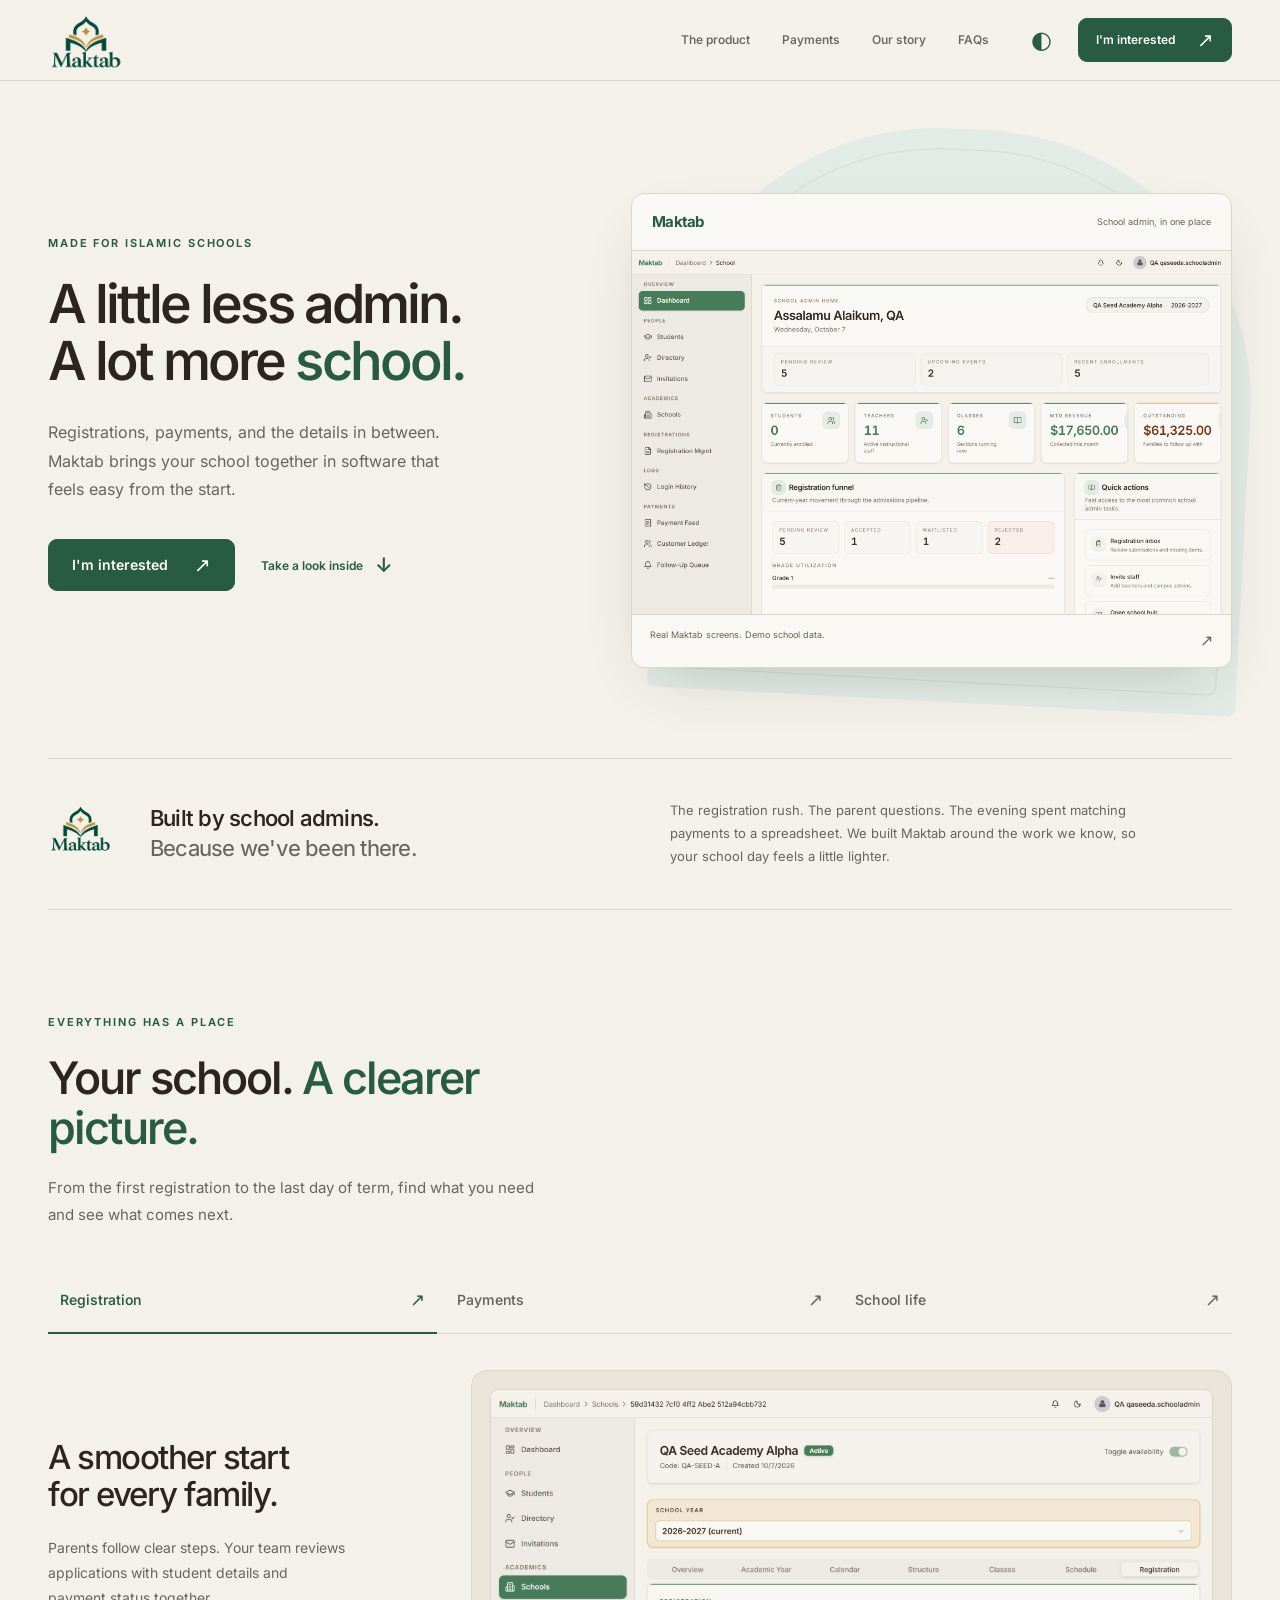
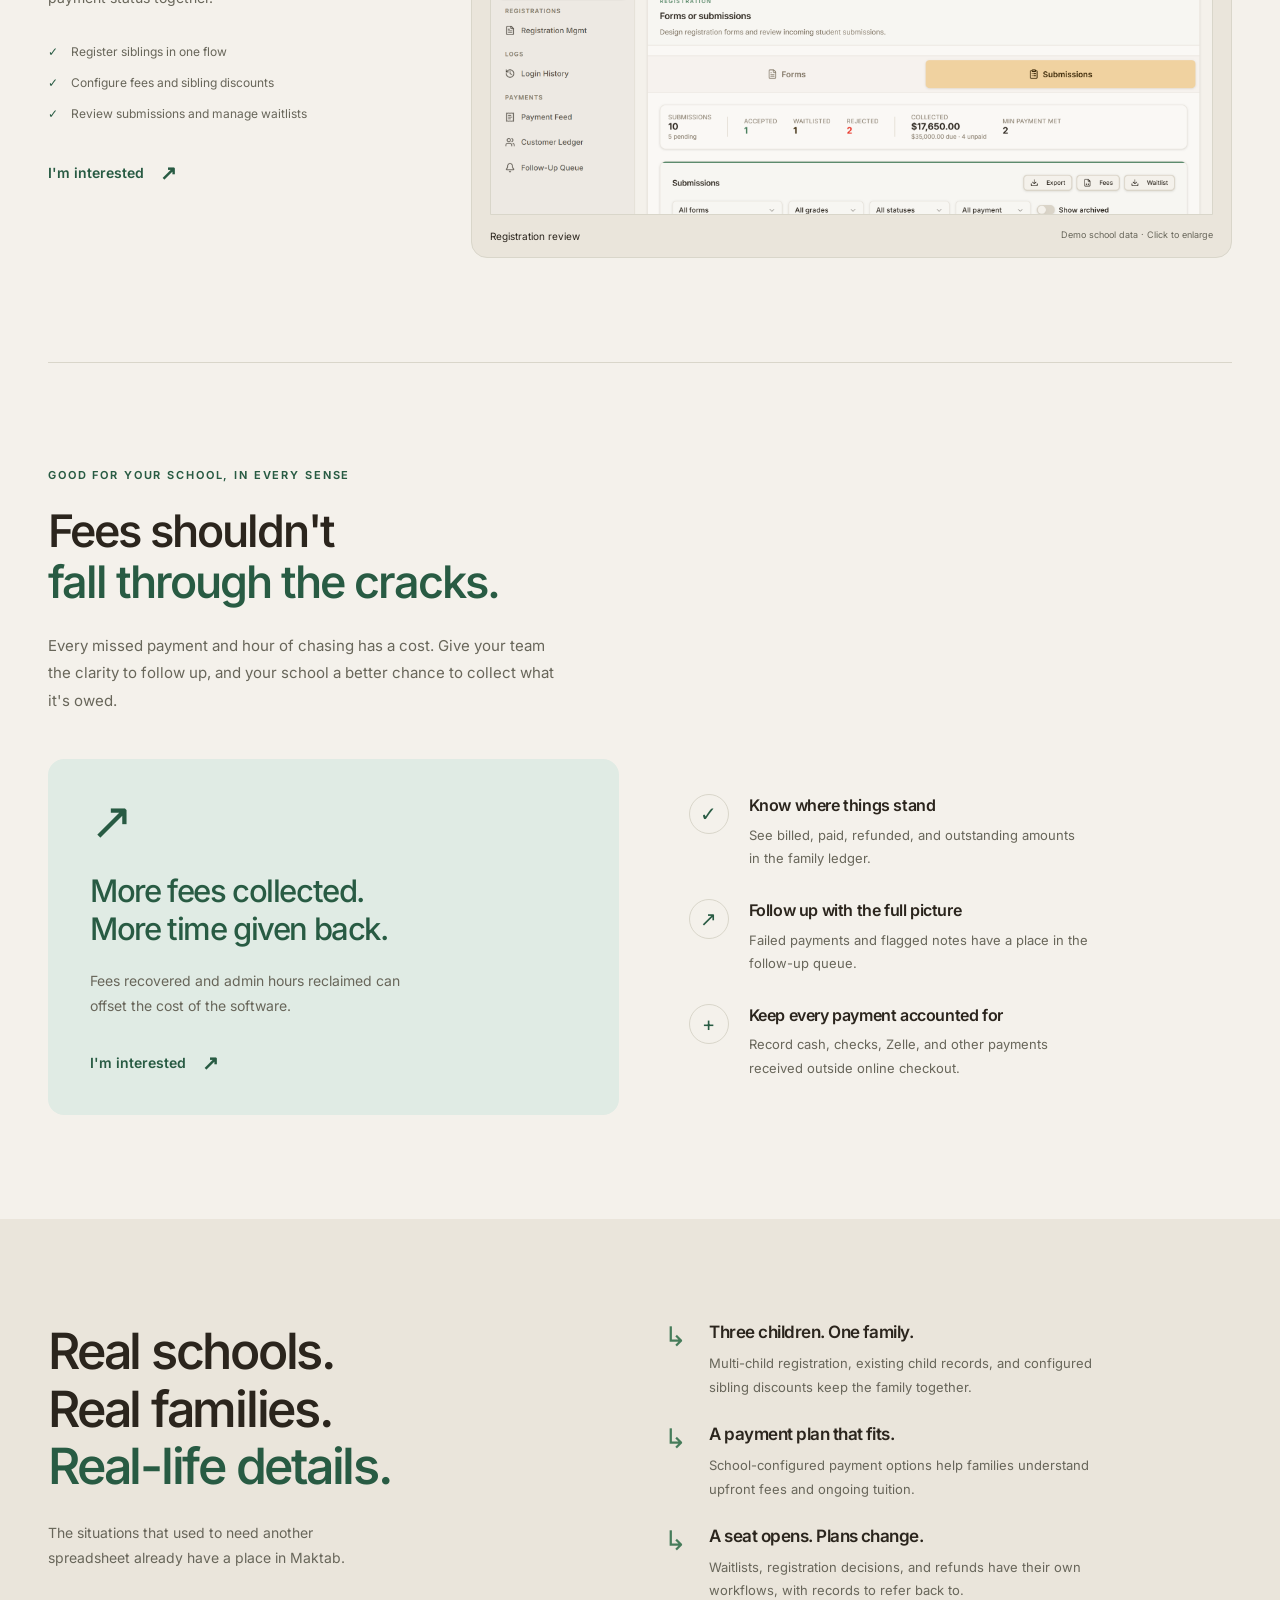
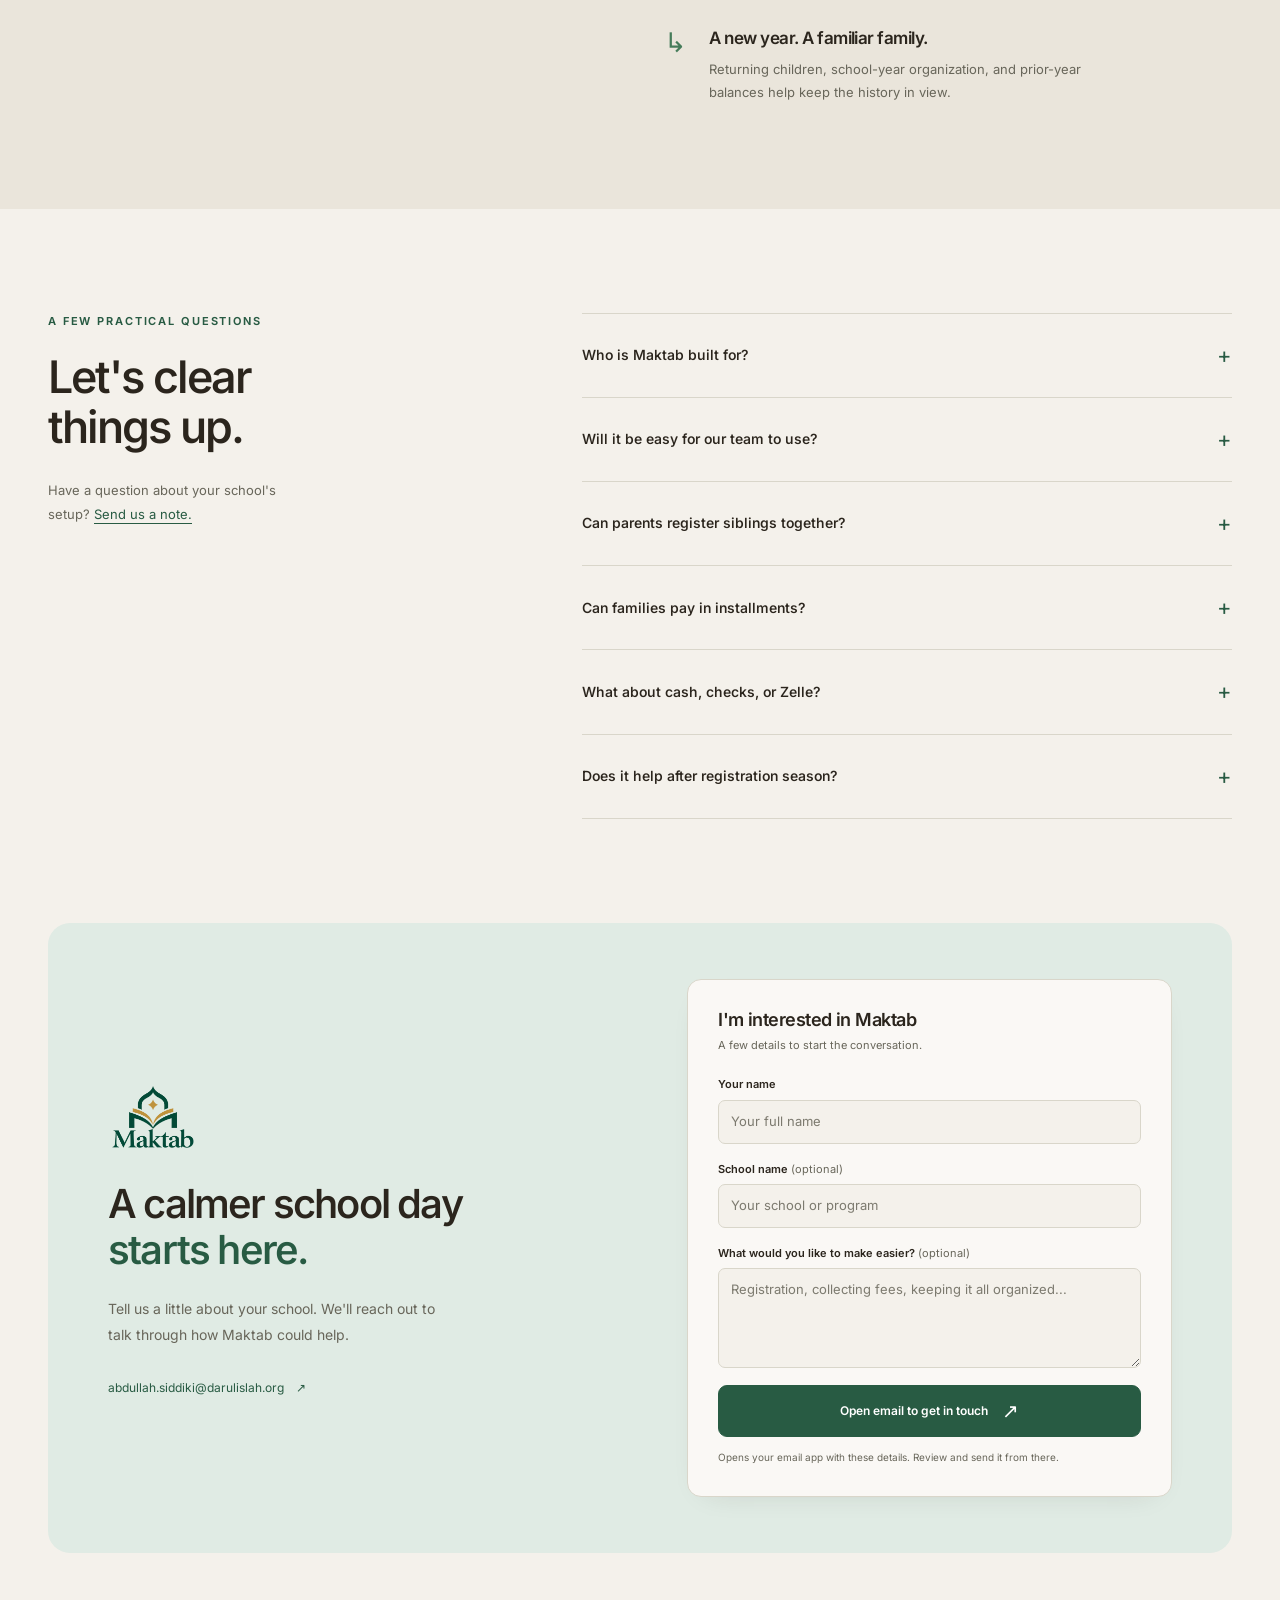
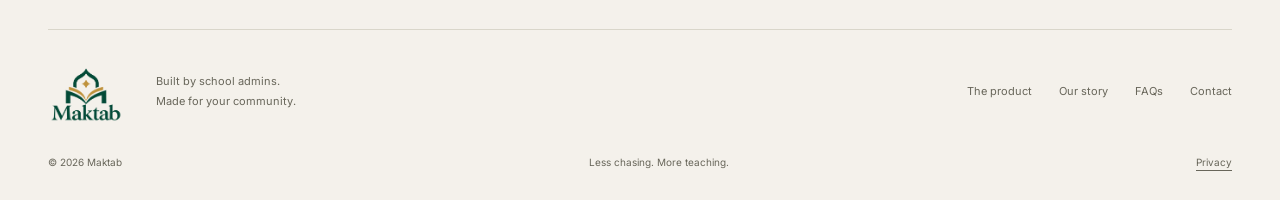
==== index.html @ 3d42f0a9 "Build standalone Maktab marketing website" ====
<!doctype html>
<html lang="en">
<head>
  <meta charset="utf-8">
  <meta name="viewport" content="width=device-width,initial-scale=1">
  <meta name="theme-color" content="#f4f1eb">
  <title>Maktab | A little less admin. A lot more school.</title>
  <meta name="description" content="Easy-to-use Islamic school software, built by school admins. Bring registrations, tuition, family records, and everyday school work together with Maktab.">
  <meta property="og:title" content="Maktab | A little less admin. A lot more school.">
  <meta property="og:description" content="Registration, payments, and the details in between. Islamic school software built by school admins, for school admins.">
  <meta property="og:type" content="website">
  <meta property="og:image" content="/assets/social.png">
  <meta name="twitter:card" content="summary_large_image">
  <link rel="icon" type="image/png" href="/assets/maktab-logo.png">
  <link rel="preload" href="/assets/inter-latin.woff2" as="font" type="font/woff2" crossorigin>
  <link rel="stylesheet" href="/styles.css">
  <script src="/site.js" defer></script>
</head>
<body>
<a class="skip-link" href="#main">Skip to content</a>
<header class="site-header">
  <div class="nav-wrap container">
    <a class="brand" href="#home" aria-label="Maktab home"><img src="/assets/maktab-logo.png" width="90" height="74" alt="Maktab"></a>
    <nav id="main-nav" aria-label="Main navigation">
      <a href="#how-it-works">The product</a><a href="#payments">Payments</a><a href="#our-story">Our story</a><a href="#faq">FAQs</a>
    </nav>
    <div class="nav-actions"><button class="theme-toggle" type="button" aria-label="Switch color theme" title="Switch color theme"><span aria-hidden="true">◐</span></button><a class="button button-small" href="#contact">I'm interested <span aria-hidden="true">↗</span></a><button class="menu-toggle" aria-controls="main-nav" aria-expanded="false" aria-label="Open navigation"><span></span><span></span></button></div>
  </div>
</header>
<main id="main">
  <section class="hero container" id="home" aria-labelledby="hero-heading">
    <div class="hero-copy">
      <p class="eyebrow">Made for Islamic schools</p>
      <h1 id="hero-heading">A little less admin.<br>A lot more <span>school.</span></h1>
      <p class="hero-description">Registrations, payments, and the details in between. Maktab brings your school together in software that feels easy from the start.</p>
      <div class="hero-actions"><a class="button" href="#contact">I'm interested <span aria-hidden="true">↗</span></a><a class="text-link" href="#how-it-works">Take a look inside <span aria-hidden="true">↓</span></a></div>
    </div>
    <div class="hero-visual">
      <div class="hero-arch" aria-hidden="true"></div>
      <figure class="hero-product">
        <div class="image-heading"><span class="image-brand">Maktab</span><span>School admin, in one place</span></div>
        <button class="image-zoom hero-screen" data-image="/assets/dashboard.png" data-caption="Maktab's school administrator dashboard. Synthetic demo school data." aria-label="Enlarge school administrator dashboard"><img src="/assets/dashboard.png" alt="The Maktab school dashboard with registration review, payment balances, and quick actions" width="2160" height="1560" fetchpriority="high"></button>
        <figcaption>Real Maktab screens. Demo school data.<span aria-hidden="true">↗</span></figcaption>
      </figure>
    </div>
  </section>

  <section class="origin container" id="our-story" aria-labelledby="origin-heading">
    <div class="origin-mark" aria-hidden="true"><img src="/assets/maktab-logo.png" alt="" width="120" height="100" loading="lazy"></div>
    <h2 id="origin-heading">Built by school admins.<br><span>Because we've been there.</span></h2>
    <p>The registration rush. The parent questions. The evening spent matching payments to a spreadsheet. We built Maktab around the work we know, so your school day feels a little lighter.</p>
  </section>

  <section class="product-section section-space" id="how-it-works" aria-labelledby="product-heading">
    <div class="container">
      <div class="section-intro"><p class="eyebrow">Everything has a place</p><h2 id="product-heading">Your school. <span>A clearer picture.</span></h2><p>From the first registration to the last day of term, find what you need and see what comes next.</p></div>
      <div class="product-tabs" role="tablist" aria-label="Explore Maktab">
        <button id="tab-registration" role="tab" aria-selected="true" aria-controls="panel-registration" data-tab="registration">Registration <span aria-hidden="true">↗</span></button>
        <button id="tab-payments" role="tab" aria-selected="false" aria-controls="panel-payments" tabindex="-1" data-tab="payments">Payments <span aria-hidden="true">↗</span></button>
        <button id="tab-school" role="tab" aria-selected="false" aria-controls="panel-school" tabindex="-1" data-tab="school">School life <span aria-hidden="true">↗</span></button>
      </div>
      <div class="product-panel" id="panel-registration" role="tabpanel" aria-labelledby="tab-registration">
        <div class="product-copy"><h3>A smoother start<br>for every family.</h3><p>Parents follow clear steps. Your team reviews applications with student details and payment status together.</p><ul class="check-list"><li>Register siblings in one flow</li><li>Configure fees and sibling discounts</li><li>Review submissions and manage waitlists</li></ul><a class="text-link" href="#contact">I'm interested <span aria-hidden="true">↗</span></a></div>
        <figure class="product-shot"><button class="image-zoom" data-image="/assets/registrations.png" data-caption="Registration submissions with admission and payment status. Synthetic demo school data." aria-label="Enlarge registration screenshot"><img src="/assets/registrations.png" alt="Maktab registration submissions and payment statuses" width="2160" height="1560" loading="lazy"></button><figcaption>Registration review <span>Demo school data · Click to enlarge</span></figcaption></figure>
      </div>
      <div class="product-panel" id="panel-payments" role="tabpanel" aria-labelledby="tab-payments" hidden>
        <div class="product-copy"><h3>Less searching.<br>More certainty.</h3><p>See payment activity, outstanding balances, and the family behind each transaction, without reconciling separate lists.</p><ul class="check-list"><li>Full payments and configured tuition plans</li><li>Online and manually recorded payments</li><li>Search, filter, and export payment activity</li></ul><a class="text-link" href="#payments">Explore the payment workflow <span aria-hidden="true">↓</span></a></div>
        <figure class="product-shot"><button class="image-zoom" data-image="/assets/payments.png" data-caption="Maktab payment feed, filters, and transaction history. Synthetic demo school data." aria-label="Enlarge payments screenshot"><img src="/assets/payments.png" alt="Maktab payment feed with transactions, balances, and filters" width="2160" height="1560" loading="lazy"></button><figcaption>Payment activity <span>Demo school data · Click to enlarge</span></figcaption></figure>
      </div>
      <div class="product-panel" id="panel-school" role="tabpanel" aria-labelledby="tab-school" hidden>
        <div class="product-copy"><h3>Ready for the<br>rest of the year.</h3><p>Registration is the beginning. Keep your student records, classes, and everyday school work connected as the year unfolds.</p><ul class="check-list"><li>Classes, schedules, and attendance</li><li>Gradebooks and report cards</li><li>Dedicated admin, teacher, and parent views</li></ul><a class="text-link" href="#contact">I'm interested <span aria-hidden="true">↗</span></a></div>
        <figure class="product-shot"><button class="image-zoom" data-image="/assets/classes.png" data-caption="School classes organized within Maktab's school hub. Synthetic demo school data." aria-label="Enlarge school classes screenshot"><img src="/assets/classes.png" alt="Classes organized by grade in the Maktab school hub" width="2160" height="1560" loading="lazy"></button><figcaption>Everyday school management <span>Demo school data · Click to enlarge</span></figcaption></figure>
      </div>
    </div>
  </section>

  <section class="payments-section section-space container" id="payments" aria-labelledby="payments-heading">
    <div class="payments-heading"><p class="eyebrow">Good for your school, in every sense</p><h2 id="payments-heading">Fees shouldn't<br><span>fall through the cracks.</span></h2><p>Every missed payment and hour of chasing has a cost. Give your team the clarity to follow up, and your school a better chance to collect what it's owed.</p></div>
    <div class="value-grid">
      <article class="value-primary"><div class="value-symbol" aria-hidden="true">↗</div><h3>More fees collected.<br>More time given back.</h3><p>Fees recovered and admin hours reclaimed can offset the cost of the software.</p><a class="text-link" href="#contact">I'm interested <span aria-hidden="true">↗</span></a></article>
      <div class="value-details"><article><span class="detail-icon" aria-hidden="true">✓</span><div><h3>Know where things stand</h3><p>See billed, paid, refunded, and outstanding amounts in the family ledger.</p></div></article><article><span class="detail-icon" aria-hidden="true">↗</span><div><h3>Follow up with the full picture</h3><p>Failed payments and flagged notes have a place in the follow-up queue.</p></div></article><article><span class="detail-icon" aria-hidden="true">+</span><div><h3>Keep every payment accounted for</h3><p>Record cash, checks, Zelle, and other payments received outside online checkout.</p></div></article></div>
    </div>
  </section>

  <section class="details-section section-space" aria-labelledby="details-heading"><div class="container details-layout">
    <div class="details-heading"><h2 id="details-heading">Real schools.<br>Real families.<br><span>Real-life details.</span></h2><p>The situations that used to need another spreadsheet already have a place in Maktab.</p></div>
    <div class="detail-rows"><article><span aria-hidden="true">↳</span><div><h3>Three children. One family.</h3><p>Multi-child registration, existing child records, and configured sibling discounts keep the family together.</p></div></article><article><span aria-hidden="true">↳</span><div><h3>A payment plan that fits.</h3><p>School-configured payment options help families understand upfront fees and ongoing tuition.</p></div></article><article><span aria-hidden="true">↳</span><div><h3>A seat opens. Plans change.</h3><p>Waitlists, registration decisions, and refunds have their own workflows, with records to refer back to.</p></div></article><article><span aria-hidden="true">↳</span><div><h3>A new year. A familiar family.</h3><p>Returning children, school-year organization, and prior-year balances help keep the history in view.</p></div></article></div>
  </div></section>

  <section class="faq-section section-space container" id="faq" aria-labelledby="faq-heading">
    <div class="faq-intro"><p class="eyebrow">A few practical questions</p><h2 id="faq-heading">Let's clear<br>things up.</h2><p>Have a question about your school's setup? <a href="mailto:abdullah.siddiki@darulislah.org">Send us a note.</a></p></div>
    <div class="faq-list">
      <details><summary>Who is Maktab built for?<span aria-hidden="true">+</span></summary><p>Maktab is built for Islamic school administrators and the teams who support them, including weekend and supplementary schools. Tell us about your program and we'll talk through how it fits.</p></details>
      <details><summary>Will it be easy for our team to use?<span aria-hidden="true">+</span></summary><p>We designed Maktab around the tasks school admins do every day: reviewing registrations, finding family records, and checking payments. Clear steps, visible statuses, and focused pages help staff find what they need.</p></details>
      <details><summary>Can parents register siblings together?<span aria-hidden="true">+</span></summary><p>Yes. Parents can register multiple children in the same flow. Your school can configure sibling discounts, and families can review the fee breakdown before submitting.</p></details>
      <details><summary>Can families pay in installments?<span aria-hidden="true">+</span></summary><p>Maktab supports school-configured tuition plans alongside other payment options. Available choices depend on the registration form and fee settings. Parents can view their plan and payment history.</p></details>
      <details><summary>What about cash, checks, or Zelle?<span aria-hidden="true">+</span></summary><p>Your staff can record payments received outside the online checkout against the family record. This is manual recording, rather than an automatic Zelle or bank integration.</p></details>
      <details><summary>Does it help after registration season?<span aria-hidden="true">+</span></summary><p>Yes. Maktab also brings together student records, classes, schedules, attendance, gradebooks, and report cards, with views for administrators, teachers, and parents.</p></details>
    </div>
  </section>

  <section class="contact-section container" id="contact" aria-labelledby="contact-heading">
    <div class="contact-inner"><div class="contact-copy"><img class="contact-logo" src="/assets/maktab-logo.png" alt="" width="120" height="100" loading="lazy"><h2 id="contact-heading">A calmer school day<br><span>starts here.</span></h2><p>Tell us a little about your school. We'll reach out to talk through how Maktab could help.</p><a class="contact-address" href="mailto:abdullah.siddiki@darulislah.org">abdullah.siddiki@darulislah.org <span aria-hidden="true">↗</span></a></div>
    <form id="interest-form" class="interest-form"><div class="form-heading"><h3>I'm interested in Maktab</h3><p>A few details to start the conversation.</p></div><label for="name">Your name</label><input id="name" name="name" autocomplete="name" maxlength="100" required placeholder="Your full name"><label for="school">School name <span>(optional)</span></label><input id="school" name="school" autocomplete="organization" maxlength="160" placeholder="Your school or program"><label for="message">What would you like to make easier? <span>(optional)</span></label><textarea id="message" name="message" rows="3" maxlength="1500" placeholder="Registration, collecting fees, keeping it all organized..."></textarea><button class="button" type="submit">Open email to get in touch <span aria-hidden="true">↗</span></button><p class="form-note">Opens your email app with these details. Review and send it from there.</p><p id="form-status" class="form-status" role="status"></p><noscript><p>Email us directly at <a href="mailto:abdullah.siddiki@darulislah.org">abdullah.siddiki@darulislah.org</a>.</p></noscript></form></div>
  </section>
</main>
<footer class="container site-footer"><div class="footer-top"><a class="brand" href="#home" aria-label="Maktab home"><img src="/assets/maktab-logo.png" width="90" height="74" alt="Maktab"></a><p>Built by school admins.<br>Made for your community.</p><nav aria-label="Footer navigation"><a href="#how-it-works">The product</a><a href="#our-story">Our story</a><a href="#faq">FAQs</a><a href="mailto:abdullah.siddiki@darulislah.org">Contact</a></nav></div><div class="footer-bottom"><p>© <span id="year">2026</span> Maktab</p><p>Less chasing. More teaching.</p><button class="privacy-link" data-open-privacy type="button">Privacy</button></div></footer>

<dialog id="image-dialog" class="image-dialog" aria-label="Product screenshot"><button class="dialog-close" type="button" aria-label="Close screenshot">×</button><img id="dialog-image" src="/assets/dashboard.png" alt=""><p id="dialog-caption"></p></dialog>
<dialog id="privacy-dialog" class="privacy-dialog" aria-labelledby="privacy-heading"><button class="dialog-close" type="button" aria-label="Close privacy notice">×</button><h2 id="privacy-heading">A simple privacy note</h2><p>This landing page does not use analytics or advertising cookies. Your color-theme preference is stored in your browser.</p><p>The interest form prepares an email on your device. It does not send or store your form details on this website. Your email is sent only when you send it through your email provider. We use information you email us to respond to your inquiry.</p><p>Render hosts this website and may process technical request information to deliver it. For questions about your inquiry, contact <a href="mailto:abdullah.siddiki@darulislah.org">abdullah.siddiki@darulislah.org</a>.</p></dialog>
</body>
</html>
---- styles.css ----
@font-face{font-family:Inter;src:url('/assets/inter-latin.woff2') format('woff2');font-style:normal;font-weight:100 900;font-display:swap}
:root{color-scheme:light;--bg:#f4f1eb;--surface:#faf8f5;--ink:#2b251d;--muted:#68665a;--green:#285b43;--green-bright:#467c5a;--sage:#e0ebe4;--sand:#eae5db;--line:#d9d6ca;--gold:#c89836;--button-text:#fff;--shadow:0 24px 60px -24px #2b251d3b;--font:Inter,Arial,sans-serif}
*{box-sizing:border-box}html{scroll-behavior:smooth;scroll-padding-top:100px}body{margin:0;background:var(--bg);color:var(--ink);font-family:var(--font);font-size:16px;line-height:1.6;-webkit-font-smoothing:antialiased}button,input,textarea{font:inherit}button,a,input,textarea{-webkit-tap-highlight-color:transparent}button,a{touch-action:manipulation}button{cursor:pointer}a{color:inherit;text-decoration:none}button{color:inherit}img{display:block;max-width:100%;height:auto}h1,h2,h3,p,figure{margin:0}h1,h2,h3{line-height:1.12;letter-spacing:-.045em}h1,h2{font-weight:550}h2{font-size:clamp(32px,3.5vw,48px)}h3{font-weight:600}p{color:var(--muted)}button:focus-visible,a:focus-visible,summary:focus-visible{outline:3px solid var(--gold);outline-offset:5px}input:focus-visible,textarea:focus-visible{outline:2px solid var(--green-bright);outline-offset:2px}[hidden]{display:none!important}.container{width:min(1280px,calc(100% - 96px));margin-inline:auto}.section-space{padding-block:104px}.eyebrow{font-size:11px;text-transform:uppercase;letter-spacing:.17em;font-weight:650;color:var(--green);margin-bottom:22px}.button{display:inline-flex;align-items:center;justify-content:center;gap:26px;background:var(--green);color:var(--button-text);border:1px solid var(--green);border-radius:9px;padding:15px 23px;font-size:14px;font-weight:600;line-height:1.3;min-height:52px;white-space:nowrap;transition:background .2s,transform .2s}.button:hover{background:var(--green-bright);transform:translateY(-2px)}.button span{font-size:20px;font-weight:400;line-height:1}.button-small{min-height:44px;padding:11px 17px;font-size:12px;gap:22px}.text-link{font-size:14px;font-weight:600;display:inline-flex;align-items:center;gap:16px;color:var(--green)}.text-link:hover{text-decoration:underline;text-underline-offset:5px}.text-link span{font-size:20px}.skip-link{position:fixed;z-index:100;left:12px;top:-80px;background:var(--green);color:#fff;padding:10px 16px}.skip-link:focus{top:12px}.site-header{position:sticky;top:0;z-index:20;background:var(--bg);border-bottom:1px solid var(--line)}.nav-wrap{height:80px;display:flex;align-items:center;justify-content:space-between;gap:30px}.brand{flex:none;display:block}.brand img{width:76px;height:64px;object-fit:contain}.site-header nav{display:flex;align-items:center;gap:32px;margin-left:auto}.site-header nav a{font-size:12px;font-weight:550;color:var(--muted)}.site-header nav a:hover{color:var(--green)}.nav-actions{display:flex;align-items:center;gap:15px}.theme-toggle{background:none;border:0;font-size:24px;width:44px;height:44px;color:var(--green)}.menu-toggle{display:none}.hero{display:grid;grid-template-columns:1.05fr 1.2fr;gap:48px;align-items:center;min-height:660px;padding-block:78px 90px}.hero-copy{position:relative;z-index:1}.hero h1{font-size:clamp(43px,4.2vw,62px);line-height:1.07;letter-spacing:-.055em;white-space:nowrap}.hero h1 span{color:var(--green)}.hero-description{max-width:430px;font-size:16px;line-height:1.8;margin-top:28px}.hero-actions{display:flex;align-items:center;gap:26px;margin-top:35px}.hero-actions .text-link{font-size:12px;gap:12px}.hero-visual{position:relative;min-width:0;padding:34px 0 0 5px}.hero-arch{position:absolute;background:var(--sage);inset:-30px -18px -34px 35px;border-radius:47% 47% 8px 8px;transform:rotate(3deg);opacity:.85}.hero-arch:after{content:'';position:absolute;inset:20px;border:1px solid var(--green-bright);opacity:.15;border-radius:inherit}.hero-product{position:relative;background:var(--surface);border:1px solid var(--line);border-radius:13px;overflow:hidden;box-shadow:var(--shadow)}.image-heading{display:flex;align-items:center;justify-content:space-between;padding:16px 20px;border-bottom:1px solid var(--line);font-size:9px;color:var(--muted)}.image-brand{font-size:15px;font-weight:700;color:var(--green);letter-spacing:-.05em}.image-zoom{background:transparent;border:0;padding:0;display:block;width:100%;text-align:left;overflow:hidden;cursor:zoom-in}.hero-screen{aspect-ratio:1.3;position:relative}.hero-screen img{width:100%;height:100%;object-fit:cover;object-position:top left}.hero-product figcaption{display:flex;justify-content:space-between;padding:13px 18px;font-size:9px;color:var(--muted);border-top:1px solid var(--line)}.hero-product figcaption span{font-size:16px}.origin{display:grid;grid-template-columns:70px 1fr 1.15fr;align-items:center;gap:32px;border-top:1px solid var(--line);border-bottom:1px solid var(--line);padding-block:40px}.origin-mark{height:65px;width:65px;overflow:hidden}.origin-mark img{width:65px;max-width:none}.origin h2{font-size:22px;line-height:1.35;letter-spacing:-.035em}.origin h2 span{color:var(--muted);font-weight:450}.origin p{font-size:13px;max-width:480px;line-height:1.8}.section-intro{max-width:590px;margin-bottom:40px}.section-intro h2 span{color:var(--green)}.section-intro>p:last-child{font-size:15px;max-width:490px;margin-top:20px;line-height:1.8}.product-tabs{display:grid;grid-template-columns:repeat(3,1fr);border-bottom:1px solid var(--line);gap:8px;margin-bottom:36px}.product-tabs button{padding:18px 12px;background:transparent;border:0;border-bottom:2px solid transparent;margin-bottom:-1px;display:flex;align-items:center;gap:12px;color:var(--muted);font-size:14px;font-weight:550;text-align:left}.product-tabs button>span:last-child{margin-left:auto;font-size:18px}.product-tabs button[aria-selected=true]{border-color:var(--green);color:var(--green)}.tab-number{font-size:10px;opacity:.65;font-variant-numeric:tabular-nums}.product-panel{display:grid;grid-template-columns:.8fr 1.65fr;gap:54px;align-items:center;min-height:400px}.product-copy h3{font-size:33px;font-weight:500}.product-copy>p{font-size:14px;line-height:1.8;margin-top:22px;max-width:300px}.check-list{list-style:none;padding:0;margin:25px 0 28px;font-size:12px;color:var(--muted)}.check-list li{padding-block:6px;padding-left:23px;position:relative}.check-list li:before{content:'✓';position:absolute;left:0;color:var(--green)}.product-shot{min-width:0;background:var(--sand);border-radius:16px;padding:18px 18px 0;border:1px solid var(--line)}.product-shot .image-zoom{border-radius:9px 9px 0 0;border:1px solid var(--line);aspect-ratio:1.7}.product-shot img{width:100%;height:100%;object-fit:cover;object-position:top}.product-shot figcaption{display:flex;justify-content:space-between;gap:10px;padding-block:13px;font-size:10px;color:var(--ink)}.product-shot figcaption span{color:var(--muted);font-size:9px}.payments-section{border-top:1px solid var(--line)}.payments-heading{max-width:650px}.payments-heading h2 span{color:var(--green)}.payments-heading>p:last-child{max-width:520px;margin-top:25px;font-size:15px;line-height:1.85}.value-grid{display:grid;grid-template-columns:1.05fr 1fr;gap:70px;margin-top:44px;align-items:center}.value-primary{padding:36px 42px;background:var(--sage);border-radius:16px;position:relative;overflow:hidden}.value-symbol{color:var(--green);font-size:52px;line-height:1;margin-bottom:25px}.value-primary h3{font-size:31px;font-weight:500;line-height:1.22;color:var(--green)}.value-primary p{font-size:14px;line-height:1.85;max-width:330px;margin-top:20px}.value-primary .text-link{margin-top:28px}.value-details{display:grid;gap:28px}.value-details article{display:flex;gap:20px}.detail-icon{flex:none;width:40px;height:40px;border:1px solid var(--line);border-radius:50%;display:grid;place-items:center;color:var(--green);font-size:20px}.value-details h3{font-size:16px;letter-spacing:-.025em;margin:3px 0 9px}.value-details p{font-size:13px;line-height:1.8;max-width:340px}.details-section{background:var(--sand)}.details-layout{display:grid;grid-template-columns:1fr 1.1fr;gap:100px}.details-heading h2{font-size:clamp(34px,3.9vw,54px);line-height:1.15}.details-heading h2 span{color:var(--green)}.details-heading p{max-width:320px;font-size:14px;margin-top:24px;line-height:1.85}.detail-rows{display:grid;gap:26px}.detail-rows article{display:flex;gap:22px}.detail-rows article>span{color:var(--green-bright);font-size:27px;line-height:1}.detail-rows h3{font-size:17px;letter-spacing:-.03em;margin-bottom:10px}.detail-rows p{font-size:13px;line-height:1.8;max-width:400px}.faq-section{display:grid;grid-template-columns:.8fr 1.2fr;gap:100px}.faq-intro p:last-child{max-width:260px;margin-top:25px;font-size:13px;line-height:1.85}.faq-intro p a{text-decoration:underline;text-underline-offset:4px;color:var(--green)}.faq-list details{border-bottom:1px solid var(--line)}.faq-list details:first-child{border-top:1px solid var(--line)}summary{list-style:none;cursor:pointer;padding:24px 0;display:flex;justify-content:space-between;align-items:center;gap:20px;font-size:14px;font-weight:550;line-height:1.6}summary::-webkit-details-marker{display:none}summary span{font-size:22px;font-weight:400;color:var(--green);transition:transform .2s}details[open] summary span{transform:rotate(45deg)}details p{padding:0 25px 24px 0;font-size:13px;line-height:1.85}.contact-section{padding-bottom:76px}.contact-inner{background:var(--sage);border-radius:22px;display:grid;grid-template-columns:1.05fr 1fr;gap:70px;padding:56px 60px;align-items:center}.contact-logo{width:90px;height:76px;object-fit:contain;margin-bottom:28px}.contact-copy h2{font-size:40px;line-height:1.17}.contact-copy h2 span{color:var(--green)}.contact-copy>p{font-size:14px;margin-top:22px;max-width:340px;line-height:1.85}.contact-address{display:inline-flex;gap:12px;font-size:12px;color:var(--green);margin-top:30px;overflow-wrap:anywhere}.interest-form{background:var(--surface);border:1px solid var(--line);border-radius:14px;padding:30px;box-shadow:0 10px 30px -20px #2b251d33}.form-heading h3{font-size:18px;letter-spacing:-.03em}.form-heading p{font-size:11px;margin-top:7px;margin-bottom:22px}.interest-form label{display:block;font-size:11px;font-weight:600;margin-bottom:6px}.interest-form label span{font-weight:400;color:var(--muted)}input,textarea{display:block;width:100%;background:var(--bg);color:var(--ink);border:1px solid var(--line);border-radius:7px;padding:11px 12px;font-size:13px;line-height:1.5;margin-bottom:17px}input::placeholder,textarea::placeholder{color:var(--muted);opacity:.85}textarea{resize:vertical;min-height:100px;max-height:250px}.interest-form .button{width:100%;font-size:12px;gap:14px;padding-inline:12px}.form-note{font-size:10px;line-height:1.7;margin-top:12px}.form-status{font-size:12px;color:var(--green);margin-top:10px}.form-status:empty{display:none}.footer-top{border-top:1px solid var(--line);padding-top:30px;display:flex;gap:32px;align-items:center}.footer-top>p{font-size:11px;line-height:1.8}.footer-top nav{margin-left:auto;display:flex;gap:27px;font-size:11px;color:var(--muted)}.footer-top a:hover{color:var(--green)}.footer-bottom{display:flex;justify-content:space-between;gap:20px;font-size:10px;color:var(--muted);padding-block:30px}.privacy-link{border:0;background:none;font-size:10px;padding:0;color:var(--muted);text-decoration:underline;text-underline-offset:4px}.image-dialog{padding:40px 20px 18px;width:min(1300px,94vw);max-height:94dvh;border:1px solid var(--line);border-radius:16px;background:var(--surface);color:var(--ink);overflow:auto}.image-dialog img{width:100%;height:auto}.image-dialog p{font-size:12px;margin-top:12px}.dialog-close{position:absolute;right:10px;top:4px;border:0;background:var(--surface);color:var(--ink);width:38px;height:36px;font-size:28px;line-height:1}.privacy-dialog{width:min(600px,90vw);background:var(--surface);color:var(--ink);border:1px solid var(--line);border-radius:15px;padding:46px 35px 32px}.privacy-dialog h2{font-size:26px;margin-bottom:22px}.privacy-dialog p{font-size:14px;margin-block:15px}.privacy-dialog a{color:var(--green);overflow-wrap:anywhere}dialog::backdrop{background:#14271fc4;backdrop-filter:blur(4px)}
html[data-theme=dark]{color-scheme:dark;--bg:#1a211c;--surface:#232c25;--ink:#f1efe7;--muted:#b5bbae;--green:#b0d0ad;--green-bright:#92b991;--sage:#2c3d31;--sand:#232e27;--line:#3b483b;--button-text:#17251b;--shadow:0 24px 60px -24px #0008}html[data-theme=dark] .brand img,html[data-theme=dark] .contact-logo,html[data-theme=dark] .origin-mark{background:#f4f1eb;border-radius:8px}html[data-theme=dark] .hero-product,html[data-theme=dark] .product-shot{--line:#4b5b49}html[data-theme=dark] .image-zoom{background:#f4f1eb}
.hero-screen{aspect-ratio:1.65}
@media(min-width:1550px){.hero{min-height:720px}.hero h1{font-size:65px}}
@media(max-width:1100px){.container{width:calc(100% - 64px)}.hero{gap:25px;min-height:600px}.hero h1{font-size:45px}.hero-description{font-size:14px;max-width:350px}.hero-actions{gap:18px}.hero-actions .button{padding:14px 17px;gap:20px}.hero-arch{inset:-24px -10px -24px 15px}.origin{grid-template-columns:55px 1fr 1.1fr;gap:20px}.origin h2{font-size:19px}.origin p{font-size:12px}.product-panel{gap:35px;grid-template-columns:.85fr 1.4fr}.product-copy h3{font-size:28px}.value-grid{gap:35px}.value-primary{padding:30px}.details-layout,.faq-section{gap:60px}.contact-inner{padding:40px;gap:40px}.contact-copy h2{font-size:34px}.site-header nav{gap:22px}.nav-wrap{gap:20px}.contact-address{font-size:11px}}
@media(max-width:850px){.site-header nav{gap:16px}.site-header nav a{font-size:11px}.nav-wrap{gap:12px}.nav-actions{gap:6px}.hero{grid-template-columns:1fr;gap:30px;padding-block:55px 70px}.hero-copy{max-width:630px}.hero h1{font-size:clamp(44px,7.7vw,65px)}.hero-description{max-width:440px;font-size:16px}.hero-visual{max-width:670px;padding:30px 15px 10px 0;width:100%;margin-top:20px}.hero-arch{inset:0 0 -12px 80px}.hero-screen{aspect-ratio:1.8}.hero-screen img{object-position:top}.origin{grid-template-columns:65px 1fr}.origin h2{font-size:24px}.origin p{grid-column:2;max-width:520px}.section-space{padding-block:76px}.product-panel{gap:30px;grid-template-columns:1fr}.product-copy{display:grid;grid-template-columns:1fr 1fr;column-gap:35px}.product-copy h3{font-size:30px}.product-copy>p{margin:0;max-width:none}.product-copy .check-list{grid-column:1;margin-block:20px 0}.product-copy .text-link{grid-column:2;grid-row:2;align-self:end;margin-bottom:5px}.value-grid{gap:28px}.value-primary h3{font-size:25px}.value-details p{font-size:12px}.value-details article{gap:12px}.detail-icon{width:32px;height:32px;font-size:17px}.value-details h3{font-size:14px}.details-layout{gap:40px}.details-heading h2{font-size:37px}.faq-section{grid-template-columns:1fr;gap:30px}.faq-intro h2 br{display:none}.faq-intro p:last-child{max-width:450px;margin-top:20px}.contact-inner{grid-template-columns:1fr 1fr;gap:25px;padding:30px}.contact-copy h2{font-size:30px}.interest-form{padding:22px}.footer-top{gap:20px}.footer-top nav{gap:15px}}
@media(max-width:650px){.container{width:calc(100% - 40px)}.nav-wrap{height:72px}.brand img{width:66px;height:57px}.nav-actions .button-small{font-size:11px;gap:12px;padding:10px 13px}.theme-toggle{font-size:21px;width:35px}.menu-toggle{display:flex;flex-direction:column;justify-content:center;gap:5px;width:40px;height:44px;border:0;background:none;padding:10px}.menu-toggle span{height:1.5px;background:var(--ink);width:20px;transition:transform .2s}.menu-toggle[aria-expanded=true] span:first-child{transform:translateY(3.25px) rotate(45deg)}.menu-toggle[aria-expanded=true] span:last-child{transform:translateY(-3.25px) rotate(-45deg)}.site-header nav{display:none;position:absolute;top:72px;left:0;right:0;flex-direction:column;align-items:stretch;padding:15px 20px;background:var(--bg);border-bottom:1px solid var(--line);box-shadow:0 12px 16px -16px #0008;gap:0}.site-header nav.is-open{display:flex}.site-header nav a{padding:13px 0;font-size:14px}.hero{padding-block:42px 55px;gap:22px}.eyebrow{font-size:10px;margin-bottom:19px}.hero h1{font-size:clamp(35px,8.3vw,52px);letter-spacing:-.055em}.hero-description{font-size:14px;line-height:1.8;margin-top:23px;max-width:340px}.hero-actions{margin-top:26px;gap:18px;flex-wrap:wrap}.hero-actions .button{font-size:13px;min-height:50px;padding:14px 20px}.hero-actions .text-link{font-size:11px}.hero-visual{margin-top:9px;padding:23px 5px 3px 0}.hero-arch{inset:0 -4px -13px 45px}.hero-screen{aspect-ratio:1.35}.image-heading{padding:12px 14px;font-size:8px}.hero-product figcaption{font-size:8px;padding:9px 12px}.origin{gap:18px;grid-template-columns:47px 1fr;padding-block:29px}.origin-mark{width:47px;height:47px}.origin-mark img{width:47px}.origin h2{font-size:20px}.origin p{font-size:12px;grid-column:1/-1;margin-top:0}.section-space{padding-block:61px}h2{font-size:34px}.section-intro{margin-bottom:25px}.section-intro h2 span{display:block}.section-intro>p:last-child{font-size:13px;line-height:1.8;margin-top:18px}.product-tabs{gap:0;margin-bottom:27px}.product-tabs button{padding:15px 7px;font-size:11px;gap:8px;min-height:48px}.product-tabs button>span:last-child{display:none}.tab-number{font-size:9px}.product-panel{gap:27px}.product-copy{display:block}.product-copy h3{font-size:29px}.product-copy h3 br{display:none}.product-copy>p{margin-top:17px;font-size:13px;max-width:350px}.product-copy .check-list{margin:20px 0;font-size:12px}.product-copy .text-link{font-size:12px}.product-shot{padding:10px 10px 0;border-radius:12px}.product-shot .image-zoom{aspect-ratio:1.32}.product-shot img{width:135%;max-width:none;object-fit:cover;object-position:top left}.product-shot figcaption{font-size:9px;padding-block:10px;flex-direction:column;gap:0}.product-shot figcaption span{font-size:8px}.payments-heading h2{font-size:34px}.payments-heading>p:last-child{font-size:13px;margin-top:20px}.value-grid{grid-template-columns:1fr;gap:32px;margin-top:29px}.value-primary{padding:29px}.value-symbol{font-size:40px;margin-bottom:20px}.value-primary h3{font-size:29px}.value-primary p{font-size:13px}.value-primary .text-link{font-size:13px;margin-top:22px}.value-details{gap:24px}.value-details article{gap:16px}.value-details h3{font-size:15px}.value-details p{font-size:12px;max-width:none}.detail-icon{width:36px;height:36px}.details-layout{grid-template-columns:1fr;gap:34px}.details-heading h2{font-size:39px}.details-heading>p{font-size:13px;max-width:310px;margin-top:19px}.detail-rows{gap:26px}.detail-rows article{gap:17px}.detail-rows h3{font-size:16px}.detail-rows p{font-size:12px}.faq-intro h2{font-size:36px}.faq-intro p:last-child{font-size:12px;max-width:310px}.faq-section{gap:26px}summary{font-size:13px;padding-block:20px}details p{font-size:12px;line-height:1.9}.contact-section{padding-bottom:45px}.contact-inner{padding:27px 21px;gap:29px;grid-template-columns:1fr;border-radius:16px}.contact-logo{width:75px;height:63px;margin-bottom:22px}.contact-copy h2{font-size:33px}.contact-copy>p{font-size:13px;max-width:290px;margin-top:18px}.contact-address{font-size:10px;margin-top:22px}.interest-form{padding:22px 18px}.form-heading h3{font-size:18px}.interest-form label{font-size:12px}input,textarea{font-size:16px;padding:11px}.form-note{font-size:11px}.interest-form .button{font-size:12px;gap:10px}.footer-top{flex-wrap:wrap;gap:20px;padding-top:22px}.footer-top>p{font-size:11px}.footer-top nav{margin-left:0;width:100%;justify-content:space-between;font-size:12px}.footer-bottom{font-size:9px;gap:10px;flex-wrap:wrap;padding-block:26px}.privacy-link{font-size:10px;min-height:24px}.image-dialog{padding:42px 10px 15px;border-radius:11px}.image-dialog img{width:1100px;max-width:none}.image-dialog p{max-width:80vw;font-size:11px}.privacy-dialog{padding:45px 25px 25px}.privacy-dialog p{font-size:13px}}
@media(prefers-reduced-motion:reduce){html{scroll-behavior:auto}*,*:before,*:after{transition:none!important;animation:none!important}.button:hover{transform:none}}
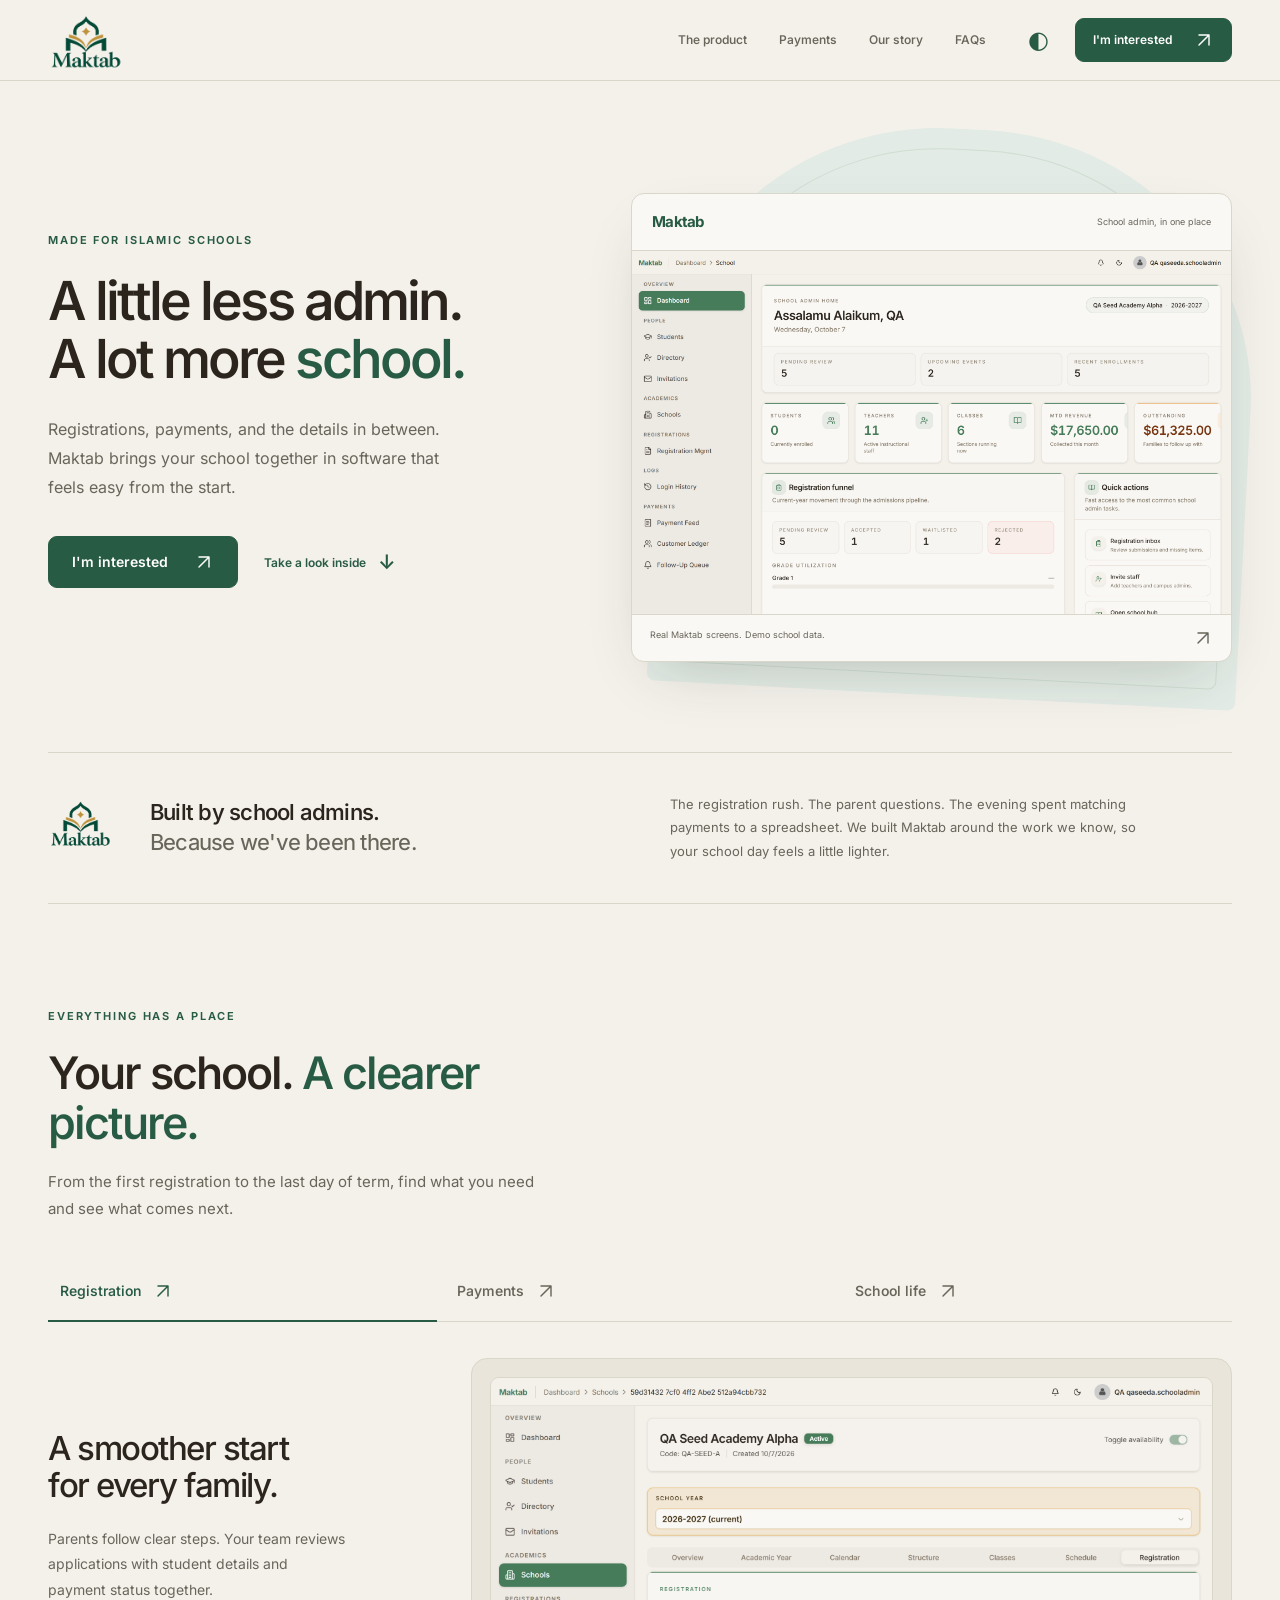
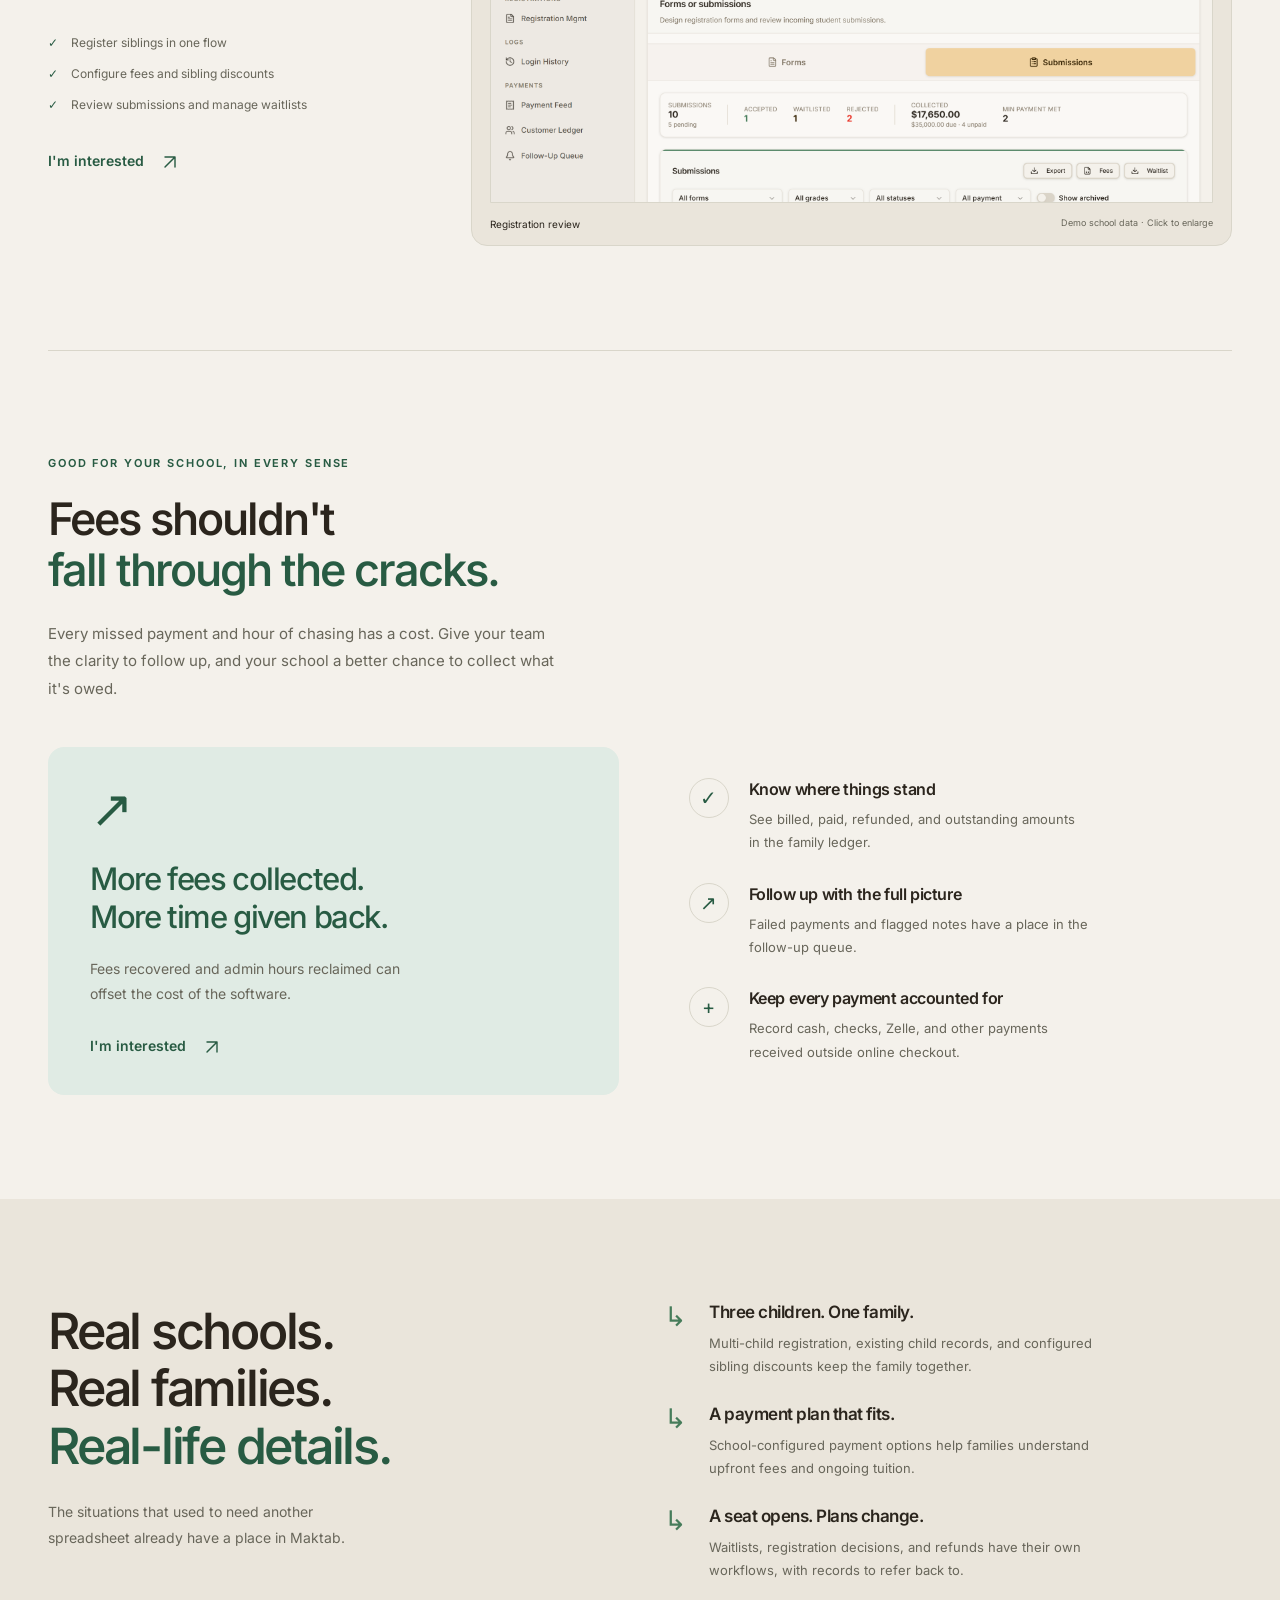
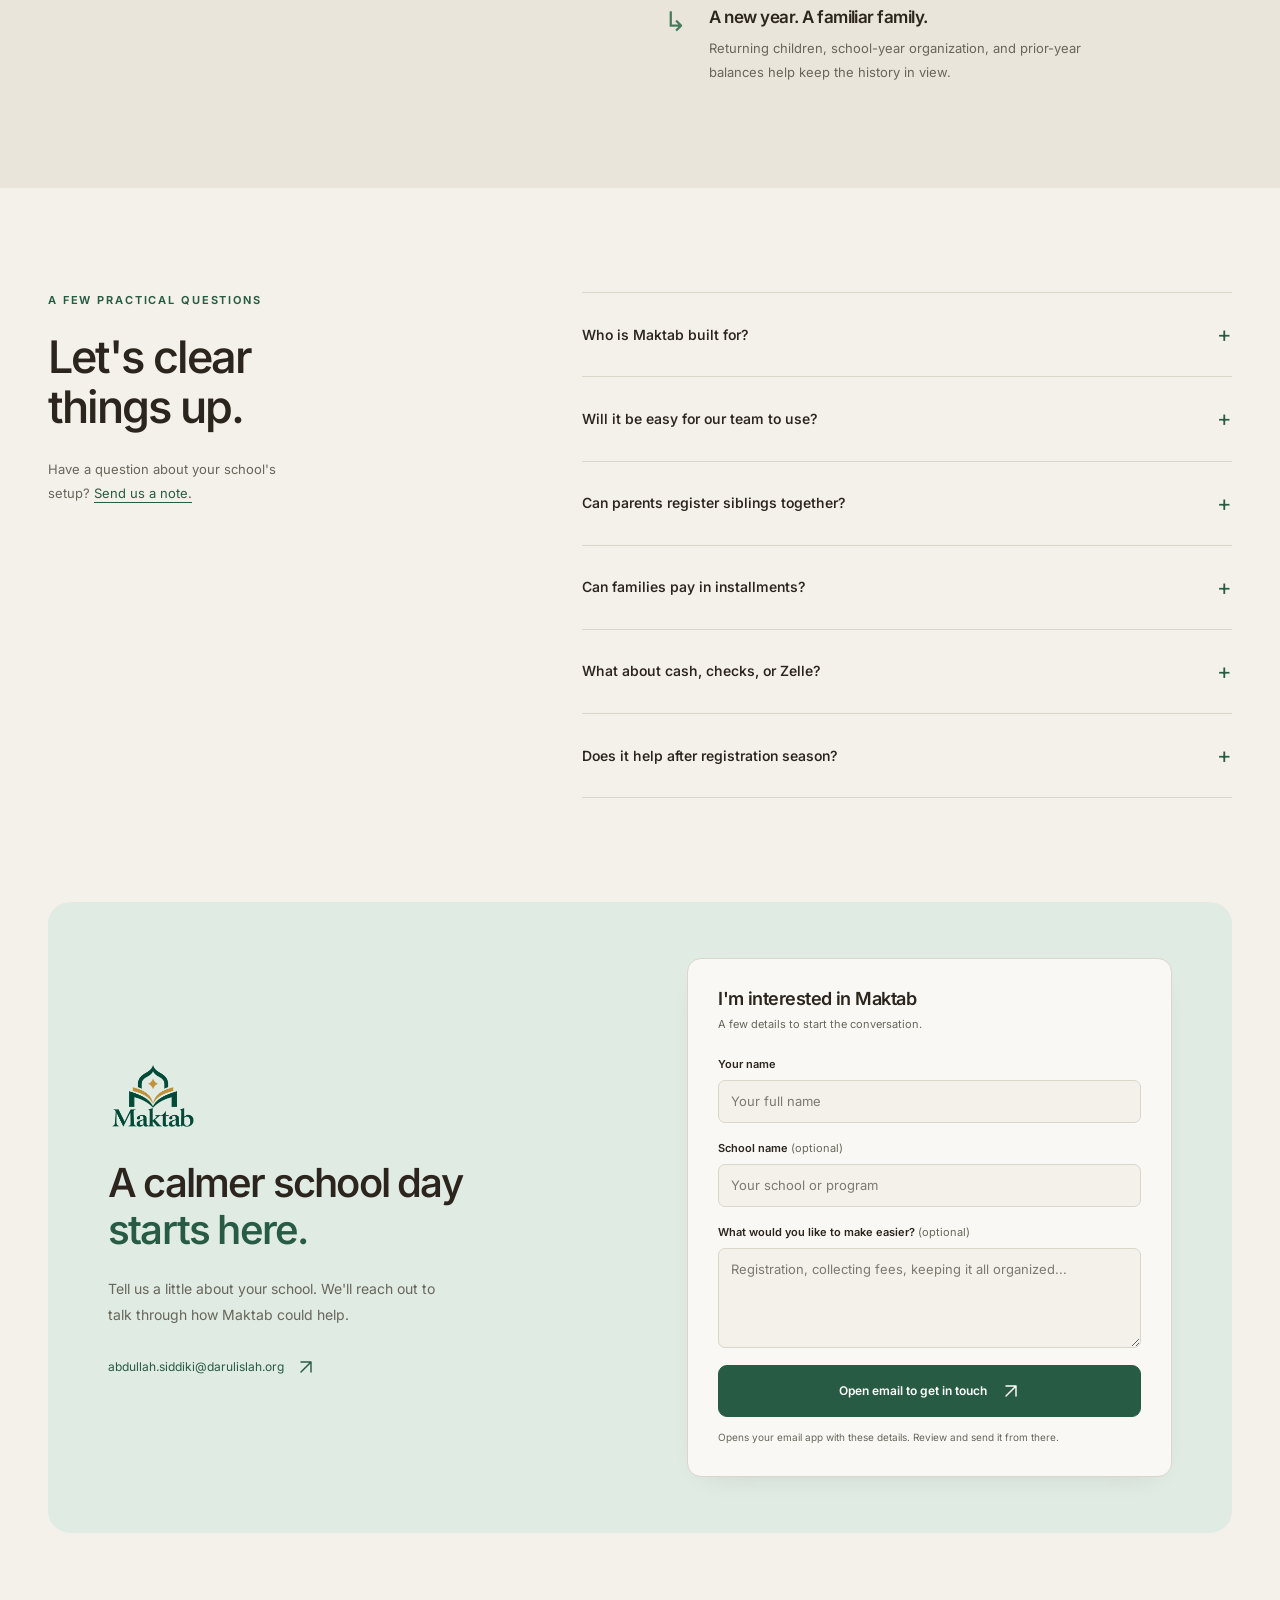
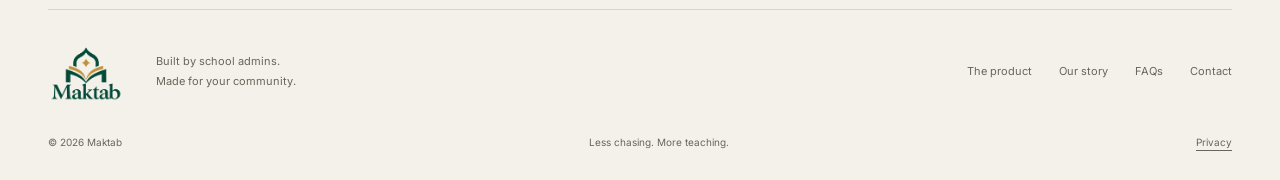
==== commit 23aa0210: "Improve mobile typography, touch targets and screenshot layout" ====
--- a/index.html
+++ b/index.html
@@ -9,45 +9,45 @@
   <meta property="og:title" content="Maktab | A little less admin. A lot more school.">
   <meta property="og:description" content="Registration, payments, and the details in between. Islamic school software built by school admins, for school admins.">
   <meta property="og:type" content="website">
-  <meta property="og:image" content="/assets/social.png">
+  <meta property="og:image" content="https://darul-islah.github.io/maktab-marketing/assets/social.png">
   <meta name="twitter:card" content="summary_large_image">
-  <link rel="icon" type="image/png" href="/assets/maktab-logo.png">
-  <link rel="preload" href="/assets/inter-latin.woff2" as="font" type="font/woff2" crossorigin>
-  <link rel="stylesheet" href="/styles.css">
-  <script src="/site.js" defer></script>
+  <link rel="icon" type="image/png" href="assets/maktab-logo.png">
+  <link rel="preload" href="assets/inter-latin.woff2" as="font" type="font/woff2" crossorigin>
+  <link rel="stylesheet" href="styles.css">
+  <script src="site.js" defer></script>
 </head>
 <body>
 <a class="skip-link" href="#main">Skip to content</a>
 <header class="site-header">
   <div class="nav-wrap container">
-    <a class="brand" href="#home" aria-label="Maktab home"><img src="/assets/maktab-logo.png" width="90" height="74" alt="Maktab"></a>
+    <a class="brand" href="#home" aria-label="Maktab home"><img src="assets/maktab-logo.png" width="90" height="74" alt="Maktab"></a>
     <nav id="main-nav" aria-label="Main navigation">
       <a href="#how-it-works">The product</a><a href="#payments">Payments</a><a href="#our-story">Our story</a><a href="#faq">FAQs</a>
     </nav>
-    <div class="nav-actions"><button class="theme-toggle" type="button" aria-label="Switch color theme" title="Switch color theme"><span aria-hidden="true">◐</span></button><a class="button button-small" href="#contact">I'm interested <span aria-hidden="true">↗</span></a><button class="menu-toggle" aria-controls="main-nav" aria-expanded="false" aria-label="Open navigation"><span></span><span></span></button></div>
+    <div class="nav-actions"><button class="theme-toggle" type="button" aria-label="Switch color theme" title="Switch color theme"><span aria-hidden="true">◐</span></button><a class="button button-small" href="#contact">I'm interested <svg class="arrow-icon" aria-hidden="true" viewBox="0 0 24 24" fill="none"><path d="M6 18 18 6M6 6h12v12" stroke="currentColor" stroke-width="1.7" stroke-linecap="round" stroke-linejoin="round"/></svg></a><button class="menu-toggle" aria-controls="main-nav" aria-expanded="false" aria-label="Open navigation"><span></span><span></span></button></div>
   </div>
 </header>
 <main id="main">
   <section class="hero container" id="home" aria-labelledby="hero-heading">
     <div class="hero-copy">
       <p class="eyebrow">Made for Islamic schools</p>
-      <h1 id="hero-heading">A little less admin.<br>A lot more <span>school.</span></h1>
+      <h1 id="hero-heading">A little less admin.<br> A lot more <span>school.</span></h1>
       <p class="hero-description">Registrations, payments, and the details in between. Maktab brings your school together in software that feels easy from the start.</p>
-      <div class="hero-actions"><a class="button" href="#contact">I'm interested <span aria-hidden="true">↗</span></a><a class="text-link" href="#how-it-works">Take a look inside <span aria-hidden="true">↓</span></a></div>
+      <div class="hero-actions"><a class="button" href="#contact">I'm interested <svg class="arrow-icon" aria-hidden="true" viewBox="0 0 24 24" fill="none"><path d="M6 18 18 6M6 6h12v12" stroke="currentColor" stroke-width="1.7" stroke-linecap="round" stroke-linejoin="round"/></svg></a><a class="text-link" href="#how-it-works">Take a look inside <span aria-hidden="true">↓</span></a></div>
     </div>
     <div class="hero-visual">
       <div class="hero-arch" aria-hidden="true"></div>
       <figure class="hero-product">
         <div class="image-heading"><span class="image-brand">Maktab</span><span>School admin, in one place</span></div>
-        <button class="image-zoom hero-screen" data-image="/assets/dashboard.png" data-caption="Maktab's school administrator dashboard. Synthetic demo school data." aria-label="Enlarge school administrator dashboard"><img src="/assets/dashboard.png" alt="The Maktab school dashboard with registration review, payment balances, and quick actions" width="2160" height="1560" fetchpriority="high"></button>
-        <figcaption>Real Maktab screens. Demo school data.<span aria-hidden="true">↗</span></figcaption>
+        <button class="image-zoom hero-screen" data-image="assets/dashboard.png" data-caption="Maktab's school administrator dashboard. Synthetic demo school data." aria-label="Enlarge school administrator dashboard"><img src="assets/dashboard.png" alt="The Maktab school dashboard with registration review, payment balances, and quick actions" width="2160" height="1560" fetchpriority="high"></button>
+        <figcaption>Real Maktab screens. Demo school data.<svg class="arrow-icon" aria-hidden="true" viewBox="0 0 24 24" fill="none"><path d="M6 18 18 6M6 6h12v12" stroke="currentColor" stroke-width="1.7" stroke-linecap="round" stroke-linejoin="round"/></svg></figcaption>
       </figure>
     </div>
   </section>
 
   <section class="origin container" id="our-story" aria-labelledby="origin-heading">
-    <div class="origin-mark" aria-hidden="true"><img src="/assets/maktab-logo.png" alt="" width="120" height="100" loading="lazy"></div>
-    <h2 id="origin-heading">Built by school admins.<br><span>Because we've been there.</span></h2>
+    <div class="origin-mark" aria-hidden="true"><img src="assets/maktab-logo.png" alt="" width="120" height="100" loading="lazy"></div>
+    <h2 id="origin-heading">Built by school admins.<br> <span>Because we've been there.</span></h2>
     <p>The registration rush. The parent questions. The evening spent matching payments to a spreadsheet. We built Maktab around the work we know, so your school day feels a little lighter.</p>
   </section>
 
@@ -55,40 +55,40 @@
     <div class="container">
       <div class="section-intro"><p class="eyebrow">Everything has a place</p><h2 id="product-heading">Your school. <span>A clearer picture.</span></h2><p>From the first registration to the last day of term, find what you need and see what comes next.</p></div>
       <div class="product-tabs" role="tablist" aria-label="Explore Maktab">
-        <button id="tab-registration" role="tab" aria-selected="true" aria-controls="panel-registration" data-tab="registration">Registration <span aria-hidden="true">↗</span></button>
-        <button id="tab-payments" role="tab" aria-selected="false" aria-controls="panel-payments" tabindex="-1" data-tab="payments">Payments <span aria-hidden="true">↗</span></button>
-        <button id="tab-school" role="tab" aria-selected="false" aria-controls="panel-school" tabindex="-1" data-tab="school">School life <span aria-hidden="true">↗</span></button>
+        <button id="tab-registration" role="tab" aria-selected="true" aria-controls="panel-registration" data-tab="registration">Registration <svg class="arrow-icon" aria-hidden="true" viewBox="0 0 24 24" fill="none"><path d="M6 18 18 6M6 6h12v12" stroke="currentColor" stroke-width="1.7" stroke-linecap="round" stroke-linejoin="round"/></svg></button>
+        <button id="tab-payments" role="tab" aria-selected="false" aria-controls="panel-payments" tabindex="-1" data-tab="payments">Payments <svg class="arrow-icon" aria-hidden="true" viewBox="0 0 24 24" fill="none"><path d="M6 18 18 6M6 6h12v12" stroke="currentColor" stroke-width="1.7" stroke-linecap="round" stroke-linejoin="round"/></svg></button>
+        <button id="tab-school" role="tab" aria-selected="false" aria-controls="panel-school" tabindex="-1" data-tab="school">School life <svg class="arrow-icon" aria-hidden="true" viewBox="0 0 24 24" fill="none"><path d="M6 18 18 6M6 6h12v12" stroke="currentColor" stroke-width="1.7" stroke-linecap="round" stroke-linejoin="round"/></svg></button>
       </div>
       <div class="product-panel" id="panel-registration" role="tabpanel" aria-labelledby="tab-registration">
-        <div class="product-copy"><h3>A smoother start<br>for every family.</h3><p>Parents follow clear steps. Your team reviews applications with student details and payment status together.</p><ul class="check-list"><li>Register siblings in one flow</li><li>Configure fees and sibling discounts</li><li>Review submissions and manage waitlists</li></ul><a class="text-link" href="#contact">I'm interested <span aria-hidden="true">↗</span></a></div>
-        <figure class="product-shot"><button class="image-zoom" data-image="/assets/registrations.png" data-caption="Registration submissions with admission and payment status. Synthetic demo school data." aria-label="Enlarge registration screenshot"><img src="/assets/registrations.png" alt="Maktab registration submissions and payment statuses" width="2160" height="1560" loading="lazy"></button><figcaption>Registration review <span>Demo school data · Click to enlarge</span></figcaption></figure>
+        <div class="product-copy"><h3>A smoother start<br> for every family.</h3><p>Parents follow clear steps. Your team reviews applications with student details and payment status together.</p><ul class="check-list"><li>Register siblings in one flow</li><li>Configure fees and sibling discounts</li><li>Review submissions and manage waitlists</li></ul><a class="text-link" href="#contact">I'm interested <svg class="arrow-icon" aria-hidden="true" viewBox="0 0 24 24" fill="none"><path d="M6 18 18 6M6 6h12v12" stroke="currentColor" stroke-width="1.7" stroke-linecap="round" stroke-linejoin="round"/></svg></a></div>
+        <figure class="product-shot"><button class="image-zoom" data-image="assets/registrations.png" data-caption="Registration submissions with admission and payment status. Synthetic demo school data." aria-label="Enlarge registration screenshot"><img src="assets/registrations.png" alt="Maktab registration submissions and payment statuses" width="2160" height="1560" loading="lazy"></button><figcaption>Registration review <span>Demo school data · Click to enlarge</span></figcaption></figure>
       </div>
       <div class="product-panel" id="panel-payments" role="tabpanel" aria-labelledby="tab-payments" hidden>
-        <div class="product-copy"><h3>Less searching.<br>More certainty.</h3><p>See payment activity, outstanding balances, and the family behind each transaction, without reconciling separate lists.</p><ul class="check-list"><li>Full payments and configured tuition plans</li><li>Online and manually recorded payments</li><li>Search, filter, and export payment activity</li></ul><a class="text-link" href="#payments">Explore the payment workflow <span aria-hidden="true">↓</span></a></div>
-        <figure class="product-shot"><button class="image-zoom" data-image="/assets/payments.png" data-caption="Maktab payment feed, filters, and transaction history. Synthetic demo school data." aria-label="Enlarge payments screenshot"><img src="/assets/payments.png" alt="Maktab payment feed with transactions, balances, and filters" width="2160" height="1560" loading="lazy"></button><figcaption>Payment activity <span>Demo school data · Click to enlarge</span></figcaption></figure>
+        <div class="product-copy"><h3>Less searching.<br> More certainty.</h3><p>See payment activity, outstanding balances, and the family behind each transaction, without reconciling separate lists.</p><ul class="check-list"><li>Full payments and configured tuition plans</li><li>Online and manually recorded payments</li><li>Search, filter, and export payment activity</li></ul><a class="text-link" href="#payments">Explore the payment workflow <span aria-hidden="true">↓</span></a></div>
+        <figure class="product-shot"><button class="image-zoom" data-image="assets/payments.png" data-caption="Maktab payment feed, filters, and transaction history. Synthetic demo school data." aria-label="Enlarge payments screenshot"><img src="assets/payments.png" alt="Maktab payment feed with transactions, balances, and filters" width="2160" height="1560" loading="lazy"></button><figcaption>Payment activity <span>Demo school data · Click to enlarge</span></figcaption></figure>
       </div>
       <div class="product-panel" id="panel-school" role="tabpanel" aria-labelledby="tab-school" hidden>
-        <div class="product-copy"><h3>Ready for the<br>rest of the year.</h3><p>Registration is the beginning. Keep your student records, classes, and everyday school work connected as the year unfolds.</p><ul class="check-list"><li>Classes, schedules, and attendance</li><li>Gradebooks and report cards</li><li>Dedicated admin, teacher, and parent views</li></ul><a class="text-link" href="#contact">I'm interested <span aria-hidden="true">↗</span></a></div>
-        <figure class="product-shot"><button class="image-zoom" data-image="/assets/classes.png" data-caption="School classes organized within Maktab's school hub. Synthetic demo school data." aria-label="Enlarge school classes screenshot"><img src="/assets/classes.png" alt="Classes organized by grade in the Maktab school hub" width="2160" height="1560" loading="lazy"></button><figcaption>Everyday school management <span>Demo school data · Click to enlarge</span></figcaption></figure>
+        <div class="product-copy"><h3>Ready for the<br> rest of the year.</h3><p>Registration is the beginning. Keep your student records, classes, and everyday school work connected as the year unfolds.</p><ul class="check-list"><li>Classes, schedules, and attendance</li><li>Gradebooks and report cards</li><li>Dedicated admin, teacher, and parent views</li></ul><a class="text-link" href="#contact">I'm interested <svg class="arrow-icon" aria-hidden="true" viewBox="0 0 24 24" fill="none"><path d="M6 18 18 6M6 6h12v12" stroke="currentColor" stroke-width="1.7" stroke-linecap="round" stroke-linejoin="round"/></svg></a></div>
+        <figure class="product-shot"><button class="image-zoom" data-image="assets/classes.png" data-caption="School classes organized within Maktab's school hub. Synthetic demo school data." aria-label="Enlarge school classes screenshot"><img src="assets/classes.png" alt="Classes organized by grade in the Maktab school hub" width="2160" height="1560" loading="lazy"></button><figcaption>Everyday school management <span>Demo school data · Click to enlarge</span></figcaption></figure>
       </div>
     </div>
   </section>
 
   <section class="payments-section section-space container" id="payments" aria-labelledby="payments-heading">
-    <div class="payments-heading"><p class="eyebrow">Good for your school, in every sense</p><h2 id="payments-heading">Fees shouldn't<br><span>fall through the cracks.</span></h2><p>Every missed payment and hour of chasing has a cost. Give your team the clarity to follow up, and your school a better chance to collect what it's owed.</p></div>
+    <div class="payments-heading"><p class="eyebrow">Good for your school, in every sense</p><h2 id="payments-heading">Fees shouldn't<br> <span>fall through the cracks.</span></h2><p>Every missed payment and hour of chasing has a cost. Give your team the clarity to follow up, and your school a better chance to collect what it's owed.</p></div>
     <div class="value-grid">
-      <article class="value-primary"><div class="value-symbol" aria-hidden="true">↗</div><h3>More fees collected.<br>More time given back.</h3><p>Fees recovered and admin hours reclaimed can offset the cost of the software.</p><a class="text-link" href="#contact">I'm interested <span aria-hidden="true">↗</span></a></article>
+      <article class="value-primary"><div class="value-symbol" aria-hidden="true">↗</div><h3>More fees collected.<br> More time given back.</h3><p>Fees recovered and admin hours reclaimed can offset the cost of the software.</p><a class="text-link" href="#contact">I'm interested <svg class="arrow-icon" aria-hidden="true" viewBox="0 0 24 24" fill="none"><path d="M6 18 18 6M6 6h12v12" stroke="currentColor" stroke-width="1.7" stroke-linecap="round" stroke-linejoin="round"/></svg></a></article>
       <div class="value-details"><article><span class="detail-icon" aria-hidden="true">✓</span><div><h3>Know where things stand</h3><p>See billed, paid, refunded, and outstanding amounts in the family ledger.</p></div></article><article><span class="detail-icon" aria-hidden="true">↗</span><div><h3>Follow up with the full picture</h3><p>Failed payments and flagged notes have a place in the follow-up queue.</p></div></article><article><span class="detail-icon" aria-hidden="true">+</span><div><h3>Keep every payment accounted for</h3><p>Record cash, checks, Zelle, and other payments received outside online checkout.</p></div></article></div>
     </div>
   </section>
 
   <section class="details-section section-space" aria-labelledby="details-heading"><div class="container details-layout">
-    <div class="details-heading"><h2 id="details-heading">Real schools.<br>Real families.<br><span>Real-life details.</span></h2><p>The situations that used to need another spreadsheet already have a place in Maktab.</p></div>
+    <div class="details-heading"><h2 id="details-heading">Real schools.<br> Real families.<br> <span>Real-life details.</span></h2><p>The situations that used to need another spreadsheet already have a place in Maktab.</p></div>
     <div class="detail-rows"><article><span aria-hidden="true">↳</span><div><h3>Three children. One family.</h3><p>Multi-child registration, existing child records, and configured sibling discounts keep the family together.</p></div></article><article><span aria-hidden="true">↳</span><div><h3>A payment plan that fits.</h3><p>School-configured payment options help families understand upfront fees and ongoing tuition.</p></div></article><article><span aria-hidden="true">↳</span><div><h3>A seat opens. Plans change.</h3><p>Waitlists, registration decisions, and refunds have their own workflows, with records to refer back to.</p></div></article><article><span aria-hidden="true">↳</span><div><h3>A new year. A familiar family.</h3><p>Returning children, school-year organization, and prior-year balances help keep the history in view.</p></div></article></div>
   </div></section>
 
   <section class="faq-section section-space container" id="faq" aria-labelledby="faq-heading">
-    <div class="faq-intro"><p class="eyebrow">A few practical questions</p><h2 id="faq-heading">Let's clear<br>things up.</h2><p>Have a question about your school's setup? <a href="mailto:abdullah.siddiki@darulislah.org">Send us a note.</a></p></div>
+    <div class="faq-intro"><p class="eyebrow">A few practical questions</p><h2 id="faq-heading">Let's clear<br> things up.</h2><p>Have a question about your school's setup? <a href="mailto:abdullah.siddiki@darulislah.org">Send us a note.</a></p></div>
     <div class="faq-list">
       <details><summary>Who is Maktab built for?<span aria-hidden="true">+</span></summary><p>Maktab is built for Islamic school administrators and the teams who support them, including weekend and supplementary schools. Tell us about your program and we'll talk through how it fits.</p></details>
       <details><summary>Will it be easy for our team to use?<span aria-hidden="true">+</span></summary><p>We designed Maktab around the tasks school admins do every day: reviewing registrations, finding family records, and checking payments. Clear steps, visible statuses, and focused pages help staff find what they need.</p></details>
@@ -100,13 +100,13 @@
   </section>
 
   <section class="contact-section container" id="contact" aria-labelledby="contact-heading">
-    <div class="contact-inner"><div class="contact-copy"><img class="contact-logo" src="/assets/maktab-logo.png" alt="" width="120" height="100" loading="lazy"><h2 id="contact-heading">A calmer school day<br><span>starts here.</span></h2><p>Tell us a little about your school. We'll reach out to talk through how Maktab could help.</p><a class="contact-address" href="mailto:abdullah.siddiki@darulislah.org">abdullah.siddiki@darulislah.org <span aria-hidden="true">↗</span></a></div>
-    <form id="interest-form" class="interest-form"><div class="form-heading"><h3>I'm interested in Maktab</h3><p>A few details to start the conversation.</p></div><label for="name">Your name</label><input id="name" name="name" autocomplete="name" maxlength="100" required placeholder="Your full name"><label for="school">School name <span>(optional)</span></label><input id="school" name="school" autocomplete="organization" maxlength="160" placeholder="Your school or program"><label for="message">What would you like to make easier? <span>(optional)</span></label><textarea id="message" name="message" rows="3" maxlength="1500" placeholder="Registration, collecting fees, keeping it all organized..."></textarea><button class="button" type="submit">Open email to get in touch <span aria-hidden="true">↗</span></button><p class="form-note">Opens your email app with these details. Review and send it from there.</p><p id="form-status" class="form-status" role="status"></p><noscript><p>Email us directly at <a href="mailto:abdullah.siddiki@darulislah.org">abdullah.siddiki@darulislah.org</a>.</p></noscript></form></div>
+    <div class="contact-inner"><div class="contact-copy"><img class="contact-logo" src="assets/maktab-logo.png" alt="" width="120" height="100" loading="lazy"><h2 id="contact-heading">A calmer school day<br> <span>starts here.</span></h2><p>Tell us a little about your school. We'll reach out to talk through how Maktab could help.</p><a class="contact-address" href="mailto:abdullah.siddiki@darulislah.org">abdullah.siddiki@darulislah.org <svg class="arrow-icon" aria-hidden="true" viewBox="0 0 24 24" fill="none"><path d="M6 18 18 6M6 6h12v12" stroke="currentColor" stroke-width="1.7" stroke-linecap="round" stroke-linejoin="round"/></svg></a></div>
+    <form id="interest-form" class="interest-form"><div class="form-heading"><h3>I'm interested in Maktab</h3><p>A few details to start the conversation.</p></div><label for="name">Your name</label><input id="name" name="name" autocomplete="name" maxlength="100" required placeholder="Your full name"><label for="school">School name <span>(optional)</span></label><input id="school" name="school" autocomplete="organization" maxlength="160" placeholder="Your school or program"><label for="message">What would you like to make easier? <span>(optional)</span></label><textarea id="message" name="message" rows="3" maxlength="1500" placeholder="Registration, collecting fees, keeping it all organized..."></textarea><button class="button" type="submit">Open email to get in touch <svg class="arrow-icon" aria-hidden="true" viewBox="0 0 24 24" fill="none"><path d="M6 18 18 6M6 6h12v12" stroke="currentColor" stroke-width="1.7" stroke-linecap="round" stroke-linejoin="round"/></svg></button><p class="form-note">Opens your email app with these details. Review and send it from there.</p><p id="form-status" class="form-status" role="status"></p><noscript><p>Email us directly at <a href="mailto:abdullah.siddiki@darulislah.org">abdullah.siddiki@darulislah.org</a>.</p></noscript></form></div>
   </section>
 </main>
-<footer class="container site-footer"><div class="footer-top"><a class="brand" href="#home" aria-label="Maktab home"><img src="/assets/maktab-logo.png" width="90" height="74" alt="Maktab"></a><p>Built by school admins.<br>Made for your community.</p><nav aria-label="Footer navigation"><a href="#how-it-works">The product</a><a href="#our-story">Our story</a><a href="#faq">FAQs</a><a href="mailto:abdullah.siddiki@darulislah.org">Contact</a></nav></div><div class="footer-bottom"><p>© <span id="year">2026</span> Maktab</p><p>Less chasing. More teaching.</p><button class="privacy-link" data-open-privacy type="button">Privacy</button></div></footer>
+<footer class="container site-footer"><div class="footer-top"><a class="brand" href="#home" aria-label="Maktab home"><img src="assets/maktab-logo.png" width="90" height="74" alt="Maktab"></a><p>Built by school admins.<br> Made for your community.</p><nav aria-label="Footer navigation"><a href="#how-it-works">The product</a><a href="#our-story">Our story</a><a href="#faq">FAQs</a><a href="mailto:abdullah.siddiki@darulislah.org">Contact</a></nav></div><div class="footer-bottom"><p>© <span id="year">2026</span> Maktab</p><p>Less chasing. More teaching.</p><button class="privacy-link" data-open-privacy type="button">Privacy</button></div></footer>
 
-<dialog id="image-dialog" class="image-dialog" aria-label="Product screenshot"><button class="dialog-close" type="button" aria-label="Close screenshot">×</button><img id="dialog-image" src="/assets/dashboard.png" alt=""><p id="dialog-caption"></p></dialog>
-<dialog id="privacy-dialog" class="privacy-dialog" aria-labelledby="privacy-heading"><button class="dialog-close" type="button" aria-label="Close privacy notice">×</button><h2 id="privacy-heading">A simple privacy note</h2><p>This landing page does not use analytics or advertising cookies. Your color-theme preference is stored in your browser.</p><p>The interest form prepares an email on your device. It does not send or store your form details on this website. Your email is sent only when you send it through your email provider. We use information you email us to respond to your inquiry.</p><p>Render hosts this website and may process technical request information to deliver it. For questions about your inquiry, contact <a href="mailto:abdullah.siddiki@darulislah.org">abdullah.siddiki@darulislah.org</a>.</p></dialog>
+<dialog id="image-dialog" class="image-dialog" aria-label="Product screenshot"><button class="dialog-close" type="button" aria-label="Close screenshot">×</button><img id="dialog-image" src="assets/dashboard.png" alt=""><p id="dialog-caption"></p></dialog>
+<dialog id="privacy-dialog" class="privacy-dialog" aria-labelledby="privacy-heading"><button class="dialog-close" type="button" aria-label="Close privacy notice">×</button><h2 id="privacy-heading">A simple privacy note</h2><p>This landing page does not use analytics or advertising cookies. Your color-theme preference is stored in your browser.</p><p>The interest form prepares an email on your device. It does not send or store your form details on this website. Your email is sent only when you send it through your email provider. We use information you email us to respond to your inquiry.</p><p>GitHub Pages hosts this website and may process technical request information to deliver it. For questions about your inquiry, contact <a href="mailto:abdullah.siddiki@darulislah.org">abdullah.siddiki@darulislah.org</a>.</p></dialog>
 </body>
 </html>
--- a/styles.css
+++ b/styles.css
@@ -1,4 +1,4 @@
-@font-face{font-family:Inter;src:url('/assets/inter-latin.woff2') format('woff2');font-style:normal;font-weight:100 900;font-display:swap}
+@font-face{font-family:Inter;src:url('assets/inter-latin.woff2') format('woff2');font-style:normal;font-weight:100 900;font-display:swap}
 :root{color-scheme:light;--bg:#f4f1eb;--surface:#faf8f5;--ink:#2b251d;--muted:#68665a;--green:#285b43;--green-bright:#467c5a;--sage:#e0ebe4;--sand:#eae5db;--line:#d9d6ca;--gold:#c89836;--button-text:#fff;--shadow:0 24px 60px -24px #2b251d3b;--font:Inter,Arial,sans-serif}
 *{box-sizing:border-box}html{scroll-behavior:smooth;scroll-padding-top:100px}body{margin:0;background:var(--bg);color:var(--ink);font-family:var(--font);font-size:16px;line-height:1.6;-webkit-font-smoothing:antialiased}button,input,textarea{font:inherit}button,a,input,textarea{-webkit-tap-highlight-color:transparent}button,a{touch-action:manipulation}button{cursor:pointer}a{color:inherit;text-decoration:none}button{color:inherit}img{display:block;max-width:100%;height:auto}h1,h2,h3,p,figure{margin:0}h1,h2,h3{line-height:1.12;letter-spacing:-.045em}h1,h2{font-weight:550}h2{font-size:clamp(32px,3.5vw,48px)}h3{font-weight:600}p{color:var(--muted)}button:focus-visible,a:focus-visible,summary:focus-visible{outline:3px solid var(--gold);outline-offset:5px}input:focus-visible,textarea:focus-visible{outline:2px solid var(--green-bright);outline-offset:2px}[hidden]{display:none!important}.container{width:min(1280px,calc(100% - 96px));margin-inline:auto}.section-space{padding-block:104px}.eyebrow{font-size:11px;text-transform:uppercase;letter-spacing:.17em;font-weight:650;color:var(--green);margin-bottom:22px}.button{display:inline-flex;align-items:center;justify-content:center;gap:26px;background:var(--green);color:var(--button-text);border:1px solid var(--green);border-radius:9px;padding:15px 23px;font-size:14px;font-weight:600;line-height:1.3;min-height:52px;white-space:nowrap;transition:background .2s,transform .2s}.button:hover{background:var(--green-bright);transform:translateY(-2px)}.button span{font-size:20px;font-weight:400;line-height:1}.button-small{min-height:44px;padding:11px 17px;font-size:12px;gap:22px}.text-link{font-size:14px;font-weight:600;display:inline-flex;align-items:center;gap:16px;color:var(--green)}.text-link:hover{text-decoration:underline;text-underline-offset:5px}.text-link span{font-size:20px}.skip-link{position:fixed;z-index:100;left:12px;top:-80px;background:var(--green);color:#fff;padding:10px 16px}.skip-link:focus{top:12px}.site-header{position:sticky;top:0;z-index:20;background:var(--bg);border-bottom:1px solid var(--line)}.nav-wrap{height:80px;display:flex;align-items:center;justify-content:space-between;gap:30px}.brand{flex:none;display:block}.brand img{width:76px;height:64px;object-fit:contain}.site-header nav{display:flex;align-items:center;gap:32px;margin-left:auto}.site-header nav a{font-size:12px;font-weight:550;color:var(--muted)}.site-header nav a:hover{color:var(--green)}.nav-actions{display:flex;align-items:center;gap:15px}.theme-toggle{background:none;border:0;font-size:24px;width:44px;height:44px;color:var(--green)}.menu-toggle{display:none}.hero{display:grid;grid-template-columns:1.05fr 1.2fr;gap:48px;align-items:center;min-height:660px;padding-block:78px 90px}.hero-copy{position:relative;z-index:1}.hero h1{font-size:clamp(43px,4.2vw,62px);line-height:1.07;letter-spacing:-.055em;white-space:nowrap}.hero h1 span{color:var(--green)}.hero-description{max-width:430px;font-size:16px;line-height:1.8;margin-top:28px}.hero-actions{display:flex;align-items:center;gap:26px;margin-top:35px}.hero-actions .text-link{font-size:12px;gap:12px}.hero-visual{position:relative;min-width:0;padding:34px 0 0 5px}.hero-arch{position:absolute;background:var(--sage);inset:-30px -18px -34px 35px;border-radius:47% 47% 8px 8px;transform:rotate(3deg);opacity:.85}.hero-arch:after{content:'';position:absolute;inset:20px;border:1px solid var(--green-bright);opacity:.15;border-radius:inherit}.hero-product{position:relative;background:var(--surface);border:1px solid var(--line);border-radius:13px;overflow:hidden;box-shadow:var(--shadow)}.image-heading{display:flex;align-items:center;justify-content:space-between;padding:16px 20px;border-bottom:1px solid var(--line);font-size:9px;color:var(--muted)}.image-brand{font-size:15px;font-weight:700;color:var(--green);letter-spacing:-.05em}.image-zoom{background:transparent;border:0;padding:0;display:block;width:100%;text-align:left;overflow:hidden;cursor:zoom-in}.hero-screen{aspect-ratio:1.3;position:relative}.hero-screen img{width:100%;height:100%;object-fit:cover;object-position:top left}.hero-product figcaption{display:flex;justify-content:space-between;padding:13px 18px;font-size:9px;color:var(--muted);border-top:1px solid var(--line)}.hero-product figcaption span{font-size:16px}.origin{display:grid;grid-template-columns:70px 1fr 1.15fr;align-items:center;gap:32px;border-top:1px solid var(--line);border-bottom:1px solid var(--line);padding-block:40px}.origin-mark{height:65px;width:65px;overflow:hidden}.origin-mark img{width:65px;max-width:none}.origin h2{font-size:22px;line-height:1.35;letter-spacing:-.035em}.origin h2 span{color:var(--muted);font-weight:450}.origin p{font-size:13px;max-width:480px;line-height:1.8}.section-intro{max-width:590px;margin-bottom:40px}.section-intro h2 span{color:var(--green)}.section-intro>p:last-child{font-size:15px;max-width:490px;margin-top:20px;line-height:1.8}.product-tabs{display:grid;grid-template-columns:repeat(3,1fr);border-bottom:1px solid var(--line);gap:8px;margin-bottom:36px}.product-tabs button{padding:18px 12px;background:transparent;border:0;border-bottom:2px solid transparent;margin-bottom:-1px;display:flex;align-items:center;gap:12px;color:var(--muted);font-size:14px;font-weight:550;text-align:left}.product-tabs button>span:last-child{margin-left:auto;font-size:18px}.product-tabs button[aria-selected=true]{border-color:var(--green);color:var(--green)}.tab-number{font-size:10px;opacity:.65;font-variant-numeric:tabular-nums}.product-panel{display:grid;grid-template-columns:.8fr 1.65fr;gap:54px;align-items:center;min-height:400px}.product-copy h3{font-size:33px;font-weight:500}.product-copy>p{font-size:14px;line-height:1.8;margin-top:22px;max-width:300px}.check-list{list-style:none;padding:0;margin:25px 0 28px;font-size:12px;color:var(--muted)}.check-list li{padding-block:6px;padding-left:23px;position:relative}.check-list li:before{content:'✓';position:absolute;left:0;color:var(--green)}.product-shot{min-width:0;background:var(--sand);border-radius:16px;padding:18px 18px 0;border:1px solid var(--line)}.product-shot .image-zoom{border-radius:9px 9px 0 0;border:1px solid var(--line);aspect-ratio:1.7}.product-shot img{width:100%;height:100%;object-fit:cover;object-position:top}.product-shot figcaption{display:flex;justify-content:space-between;gap:10px;padding-block:13px;font-size:10px;color:var(--ink)}.product-shot figcaption span{color:var(--muted);font-size:9px}.payments-section{border-top:1px solid var(--line)}.payments-heading{max-width:650px}.payments-heading h2 span{color:var(--green)}.payments-heading>p:last-child{max-width:520px;margin-top:25px;font-size:15px;line-height:1.85}.value-grid{display:grid;grid-template-columns:1.05fr 1fr;gap:70px;margin-top:44px;align-items:center}.value-primary{padding:36px 42px;background:var(--sage);border-radius:16px;position:relative;overflow:hidden}.value-symbol{color:var(--green);font-size:52px;line-height:1;margin-bottom:25px}.value-primary h3{font-size:31px;font-weight:500;line-height:1.22;color:var(--green)}.value-primary p{font-size:14px;line-height:1.85;max-width:330px;margin-top:20px}.value-primary .text-link{margin-top:28px}.value-details{display:grid;gap:28px}.value-details article{display:flex;gap:20px}.detail-icon{flex:none;width:40px;height:40px;border:1px solid var(--line);border-radius:50%;display:grid;place-items:center;color:var(--green);font-size:20px}.value-details h3{font-size:16px;letter-spacing:-.025em;margin:3px 0 9px}.value-details p{font-size:13px;line-height:1.8;max-width:340px}.details-section{background:var(--sand)}.details-layout{display:grid;grid-template-columns:1fr 1.1fr;gap:100px}.details-heading h2{font-size:clamp(34px,3.9vw,54px);line-height:1.15}.details-heading h2 span{color:var(--green)}.details-heading p{max-width:320px;font-size:14px;margin-top:24px;line-height:1.85}.detail-rows{display:grid;gap:26px}.detail-rows article{display:flex;gap:22px}.detail-rows article>span{color:var(--green-bright);font-size:27px;line-height:1}.detail-rows h3{font-size:17px;letter-spacing:-.03em;margin-bottom:10px}.detail-rows p{font-size:13px;line-height:1.8;max-width:400px}.faq-section{display:grid;grid-template-columns:.8fr 1.2fr;gap:100px}.faq-intro p:last-child{max-width:260px;margin-top:25px;font-size:13px;line-height:1.85}.faq-intro p a{text-decoration:underline;text-underline-offset:4px;color:var(--green)}.faq-list details{border-bottom:1px solid var(--line)}.faq-list details:first-child{border-top:1px solid var(--line)}summary{list-style:none;cursor:pointer;padding:24px 0;display:flex;justify-content:space-between;align-items:center;gap:20px;font-size:14px;font-weight:550;line-height:1.6}summary::-webkit-details-marker{display:none}summary span{font-size:22px;font-weight:400;color:var(--green);transition:transform .2s}details[open] summary span{transform:rotate(45deg)}details p{padding:0 25px 24px 0;font-size:13px;line-height:1.85}.contact-section{padding-bottom:76px}.contact-inner{background:var(--sage);border-radius:22px;display:grid;grid-template-columns:1.05fr 1fr;gap:70px;padding:56px 60px;align-items:center}.contact-logo{width:90px;height:76px;object-fit:contain;margin-bottom:28px}.contact-copy h2{font-size:40px;line-height:1.17}.contact-copy h2 span{color:var(--green)}.contact-copy>p{font-size:14px;margin-top:22px;max-width:340px;line-height:1.85}.contact-address{display:inline-flex;gap:12px;font-size:12px;color:var(--green);margin-top:30px;overflow-wrap:anywhere}.interest-form{background:var(--surface);border:1px solid var(--line);border-radius:14px;padding:30px;box-shadow:0 10px 30px -20px #2b251d33}.form-heading h3{font-size:18px;letter-spacing:-.03em}.form-heading p{font-size:11px;margin-top:7px;margin-bottom:22px}.interest-form label{display:block;font-size:11px;font-weight:600;margin-bottom:6px}.interest-form label span{font-weight:400;color:var(--muted)}input,textarea{display:block;width:100%;background:var(--bg);color:var(--ink);border:1px solid var(--line);border-radius:7px;padding:11px 12px;font-size:13px;line-height:1.5;margin-bottom:17px}input::placeholder,textarea::placeholder{color:var(--muted);opacity:.85}textarea{resize:vertical;min-height:100px;max-height:250px}.interest-form .button{width:100%;font-size:12px;gap:14px;padding-inline:12px}.form-note{font-size:10px;line-height:1.7;margin-top:12px}.form-status{font-size:12px;color:var(--green);margin-top:10px}.form-status:empty{display:none}.footer-top{border-top:1px solid var(--line);padding-top:30px;display:flex;gap:32px;align-items:center}.footer-top>p{font-size:11px;line-height:1.8}.footer-top nav{margin-left:auto;display:flex;gap:27px;font-size:11px;color:var(--muted)}.footer-top a:hover{color:var(--green)}.footer-bottom{display:flex;justify-content:space-between;gap:20px;font-size:10px;color:var(--muted);padding-block:30px}.privacy-link{border:0;background:none;font-size:10px;padding:0;color:var(--muted);text-decoration:underline;text-underline-offset:4px}.image-dialog{padding:40px 20px 18px;width:min(1300px,94vw);max-height:94dvh;border:1px solid var(--line);border-radius:16px;background:var(--surface);color:var(--ink);overflow:auto}.image-dialog img{width:100%;height:auto}.image-dialog p{font-size:12px;margin-top:12px}.dialog-close{position:absolute;right:10px;top:4px;border:0;background:var(--surface);color:var(--ink);width:38px;height:36px;font-size:28px;line-height:1}.privacy-dialog{width:min(600px,90vw);background:var(--surface);color:var(--ink);border:1px solid var(--line);border-radius:15px;padding:46px 35px 32px}.privacy-dialog h2{font-size:26px;margin-bottom:22px}.privacy-dialog p{font-size:14px;margin-block:15px}.privacy-dialog a{color:var(--green);overflow-wrap:anywhere}dialog::backdrop{background:#14271fc4;backdrop-filter:blur(4px)}
 html[data-theme=dark]{color-scheme:dark;--bg:#1a211c;--surface:#232c25;--ink:#f1efe7;--muted:#b5bbae;--green:#b0d0ad;--green-bright:#92b991;--sage:#2c3d31;--sand:#232e27;--line:#3b483b;--button-text:#17251b;--shadow:0 24px 60px -24px #0008}html[data-theme=dark] .brand img,html[data-theme=dark] .contact-logo,html[data-theme=dark] .origin-mark{background:#f4f1eb;border-radius:8px}html[data-theme=dark] .hero-product,html[data-theme=dark] .product-shot{--line:#4b5b49}html[data-theme=dark] .image-zoom{background:#f4f1eb}
@@ -8,3 +8,45 @@
 @media(max-width:850px){.site-header nav{gap:16px}.site-header nav a{font-size:11px}.nav-wrap{gap:12px}.nav-actions{gap:6px}.hero{grid-template-columns:1fr;gap:30px;padding-block:55px 70px}.hero-copy{max-width:630px}.hero h1{font-size:clamp(44px,7.7vw,65px)}.hero-description{max-width:440px;font-size:16px}.hero-visual{max-width:670px;padding:30px 15px 10px 0;width:100%;margin-top:20px}.hero-arch{inset:0 0 -12px 80px}.hero-screen{aspect-ratio:1.8}.hero-screen img{object-position:top}.origin{grid-template-columns:65px 1fr}.origin h2{font-size:24px}.origin p{grid-column:2;max-width:520px}.section-space{padding-block:76px}.product-panel{gap:30px;grid-template-columns:1fr}.product-copy{display:grid;grid-template-columns:1fr 1fr;column-gap:35px}.product-copy h3{font-size:30px}.product-copy>p{margin:0;max-width:none}.product-copy .check-list{grid-column:1;margin-block:20px 0}.product-copy .text-link{grid-column:2;grid-row:2;align-self:end;margin-bottom:5px}.value-grid{gap:28px}.value-primary h3{font-size:25px}.value-details p{font-size:12px}.value-details article{gap:12px}.detail-icon{width:32px;height:32px;font-size:17px}.value-details h3{font-size:14px}.details-layout{gap:40px}.details-heading h2{font-size:37px}.faq-section{grid-template-columns:1fr;gap:30px}.faq-intro h2 br{display:none}.faq-intro p:last-child{max-width:450px;margin-top:20px}.contact-inner{grid-template-columns:1fr 1fr;gap:25px;padding:30px}.contact-copy h2{font-size:30px}.interest-form{padding:22px}.footer-top{gap:20px}.footer-top nav{gap:15px}}
 @media(max-width:650px){.container{width:calc(100% - 40px)}.nav-wrap{height:72px}.brand img{width:66px;height:57px}.nav-actions .button-small{font-size:11px;gap:12px;padding:10px 13px}.theme-toggle{font-size:21px;width:35px}.menu-toggle{display:flex;flex-direction:column;justify-content:center;gap:5px;width:40px;height:44px;border:0;background:none;padding:10px}.menu-toggle span{height:1.5px;background:var(--ink);width:20px;transition:transform .2s}.menu-toggle[aria-expanded=true] span:first-child{transform:translateY(3.25px) rotate(45deg)}.menu-toggle[aria-expanded=true] span:last-child{transform:translateY(-3.25px) rotate(-45deg)}.site-header nav{display:none;position:absolute;top:72px;left:0;right:0;flex-direction:column;align-items:stretch;padding:15px 20px;background:var(--bg);border-bottom:1px solid var(--line);box-shadow:0 12px 16px -16px #0008;gap:0}.site-header nav.is-open{display:flex}.site-header nav a{padding:13px 0;font-size:14px}.hero{padding-block:42px 55px;gap:22px}.eyebrow{font-size:10px;margin-bottom:19px}.hero h1{font-size:clamp(35px,8.3vw,52px);letter-spacing:-.055em}.hero-description{font-size:14px;line-height:1.8;margin-top:23px;max-width:340px}.hero-actions{margin-top:26px;gap:18px;flex-wrap:wrap}.hero-actions .button{font-size:13px;min-height:50px;padding:14px 20px}.hero-actions .text-link{font-size:11px}.hero-visual{margin-top:9px;padding:23px 5px 3px 0}.hero-arch{inset:0 -4px -13px 45px}.hero-screen{aspect-ratio:1.35}.image-heading{padding:12px 14px;font-size:8px}.hero-product figcaption{font-size:8px;padding:9px 12px}.origin{gap:18px;grid-template-columns:47px 1fr;padding-block:29px}.origin-mark{width:47px;height:47px}.origin-mark img{width:47px}.origin h2{font-size:20px}.origin p{font-size:12px;grid-column:1/-1;margin-top:0}.section-space{padding-block:61px}h2{font-size:34px}.section-intro{margin-bottom:25px}.section-intro h2 span{display:block}.section-intro>p:last-child{font-size:13px;line-height:1.8;margin-top:18px}.product-tabs{gap:0;margin-bottom:27px}.product-tabs button{padding:15px 7px;font-size:11px;gap:8px;min-height:48px}.product-tabs button>span:last-child{display:none}.tab-number{font-size:9px}.product-panel{gap:27px}.product-copy{display:block}.product-copy h3{font-size:29px}.product-copy h3 br{display:none}.product-copy>p{margin-top:17px;font-size:13px;max-width:350px}.product-copy .check-list{margin:20px 0;font-size:12px}.product-copy .text-link{font-size:12px}.product-shot{padding:10px 10px 0;border-radius:12px}.product-shot .image-zoom{aspect-ratio:1.32}.product-shot img{width:135%;max-width:none;object-fit:cover;object-position:top left}.product-shot figcaption{font-size:9px;padding-block:10px;flex-direction:column;gap:0}.product-shot figcaption span{font-size:8px}.payments-heading h2{font-size:34px}.payments-heading>p:last-child{font-size:13px;margin-top:20px}.value-grid{grid-template-columns:1fr;gap:32px;margin-top:29px}.value-primary{padding:29px}.value-symbol{font-size:40px;margin-bottom:20px}.value-primary h3{font-size:29px}.value-primary p{font-size:13px}.value-primary .text-link{font-size:13px;margin-top:22px}.value-details{gap:24px}.value-details article{gap:16px}.value-details h3{font-size:15px}.value-details p{font-size:12px;max-width:none}.detail-icon{width:36px;height:36px}.details-layout{grid-template-columns:1fr;gap:34px}.details-heading h2{font-size:39px}.details-heading>p{font-size:13px;max-width:310px;margin-top:19px}.detail-rows{gap:26px}.detail-rows article{gap:17px}.detail-rows h3{font-size:16px}.detail-rows p{font-size:12px}.faq-intro h2{font-size:36px}.faq-intro p:last-child{font-size:12px;max-width:310px}.faq-section{gap:26px}summary{font-size:13px;padding-block:20px}details p{font-size:12px;line-height:1.9}.contact-section{padding-bottom:45px}.contact-inner{padding:27px 21px;gap:29px;grid-template-columns:1fr;border-radius:16px}.contact-logo{width:75px;height:63px;margin-bottom:22px}.contact-copy h2{font-size:33px}.contact-copy>p{font-size:13px;max-width:290px;margin-top:18px}.contact-address{font-size:10px;margin-top:22px}.interest-form{padding:22px 18px}.form-heading h3{font-size:18px}.interest-form label{font-size:12px}input,textarea{font-size:16px;padding:11px}.form-note{font-size:11px}.interest-form .button{font-size:12px;gap:10px}.footer-top{flex-wrap:wrap;gap:20px;padding-top:22px}.footer-top>p{font-size:11px}.footer-top nav{margin-left:0;width:100%;justify-content:space-between;font-size:12px}.footer-bottom{font-size:9px;gap:10px;flex-wrap:wrap;padding-block:26px}.privacy-link{font-size:10px;min-height:24px}.image-dialog{padding:42px 10px 15px;border-radius:11px}.image-dialog img{width:1100px;max-width:none}.image-dialog p{max-width:80vw;font-size:11px}.privacy-dialog{padding:45px 25px 25px}.privacy-dialog p{font-size:13px}}
 @media(prefers-reduced-motion:reduce){html{scroll-behavior:auto}*,*:before,*:after{transition:none!important;animation:none!important}.button:hover{transform:none}}
+
+.arrow-icon{width:20px;height:20px;flex:none;display:block}
+@media(max-width:650px){
+  html{scroll-padding-top:82px;-webkit-text-size-adjust:100%}
+  .nav-wrap{height:64px;gap:8px}
+  .brand img{width:56px;height:48px}
+  .nav-actions{gap:4px}
+  .nav-actions .button-small{font-size:12px;min-height:44px;padding:10px 12px;gap:8px}
+  .nav-actions .button-small .arrow-icon{width:16px;height:16px}
+  .theme-toggle{width:44px;height:44px}
+  .menu-toggle{width:44px;height:44px;align-items:center}
+  .site-header nav{top:64px}
+  .section-space{padding-block:48px}
+  .hero{padding-block:34px 44px}
+  .hero h1{font-size:clamp(32px,8.3vw,48px);white-space:normal}
+  .hero-description,.section-intro>p:last-child,.product-copy>p,
+  .payments-heading>p:last-child,.details-heading>p,.contact-copy>p{font-size:14px;line-height:1.7}
+  .hero-actions{gap:16px}
+  .hero-actions .text-link{min-height:44px;font-size:12px}
+  h2,.payments-heading h2,.faq-intro h2{font-size:32px;line-height:1.16}
+  .details-heading h2{font-size:34px}
+  .product-tabs button{font-size:12px;justify-content:center;padding:14px 4px;min-height:48px}
+  .product-copy h3{font-size:27px;line-height:1.2}
+  .product-copy .check-list{font-size:13px;margin:16px 0}
+  .product-copy .text-link{min-height:44px;font-size:13px}
+  .product-panel{gap:20px}
+  .product-shot .image-zoom{aspect-ratio:2160/1560}
+  .product-shot img{width:100%;max-width:100%;height:100%;object-fit:contain}
+  .product-shot figcaption{font-size:11px;gap:2px}
+  .product-shot figcaption span{font-size:10px}
+  .value-details p,.detail-rows p,.faq-intro p:last-child,details p{font-size:14px;line-height:1.75}
+  .detail-rows h3{font-size:17px;line-height:1.3}
+  summary{font-size:14px;min-height:60px}
+  summary span{flex:none}
+  .contact-address{font-size:12px;min-height:44px;align-items:center;gap:8px}
+  .contact-copy h2{font-size:31px}
+  .contact-section{padding-bottom:36px}
+  .footer-top nav a{min-height:44px;display:flex;align-items:center}
+  .privacy-link{min-height:44px;padding-inline:8px;font-size:12px}
+  .dialog-close{width:44px;height:44px;top:0;right:0}
+  .image-dialog{padding-top:48px}
+}
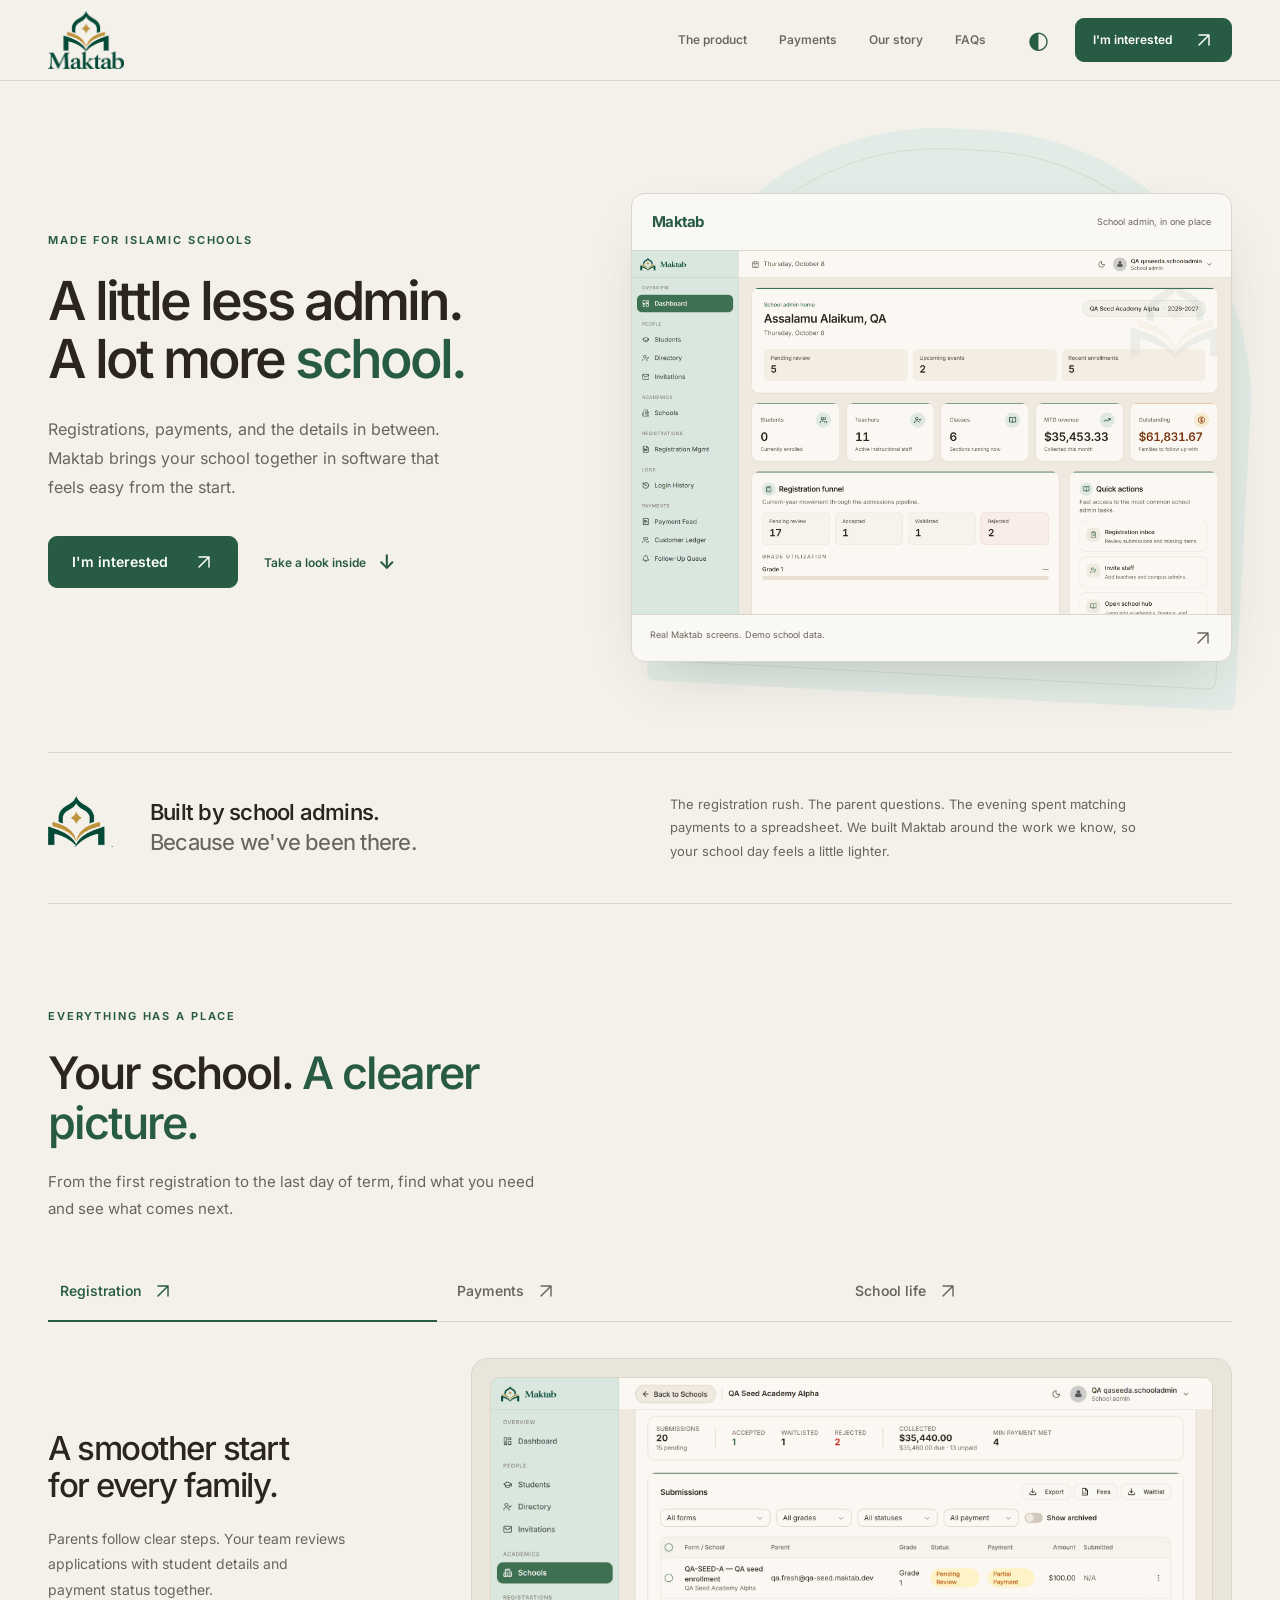
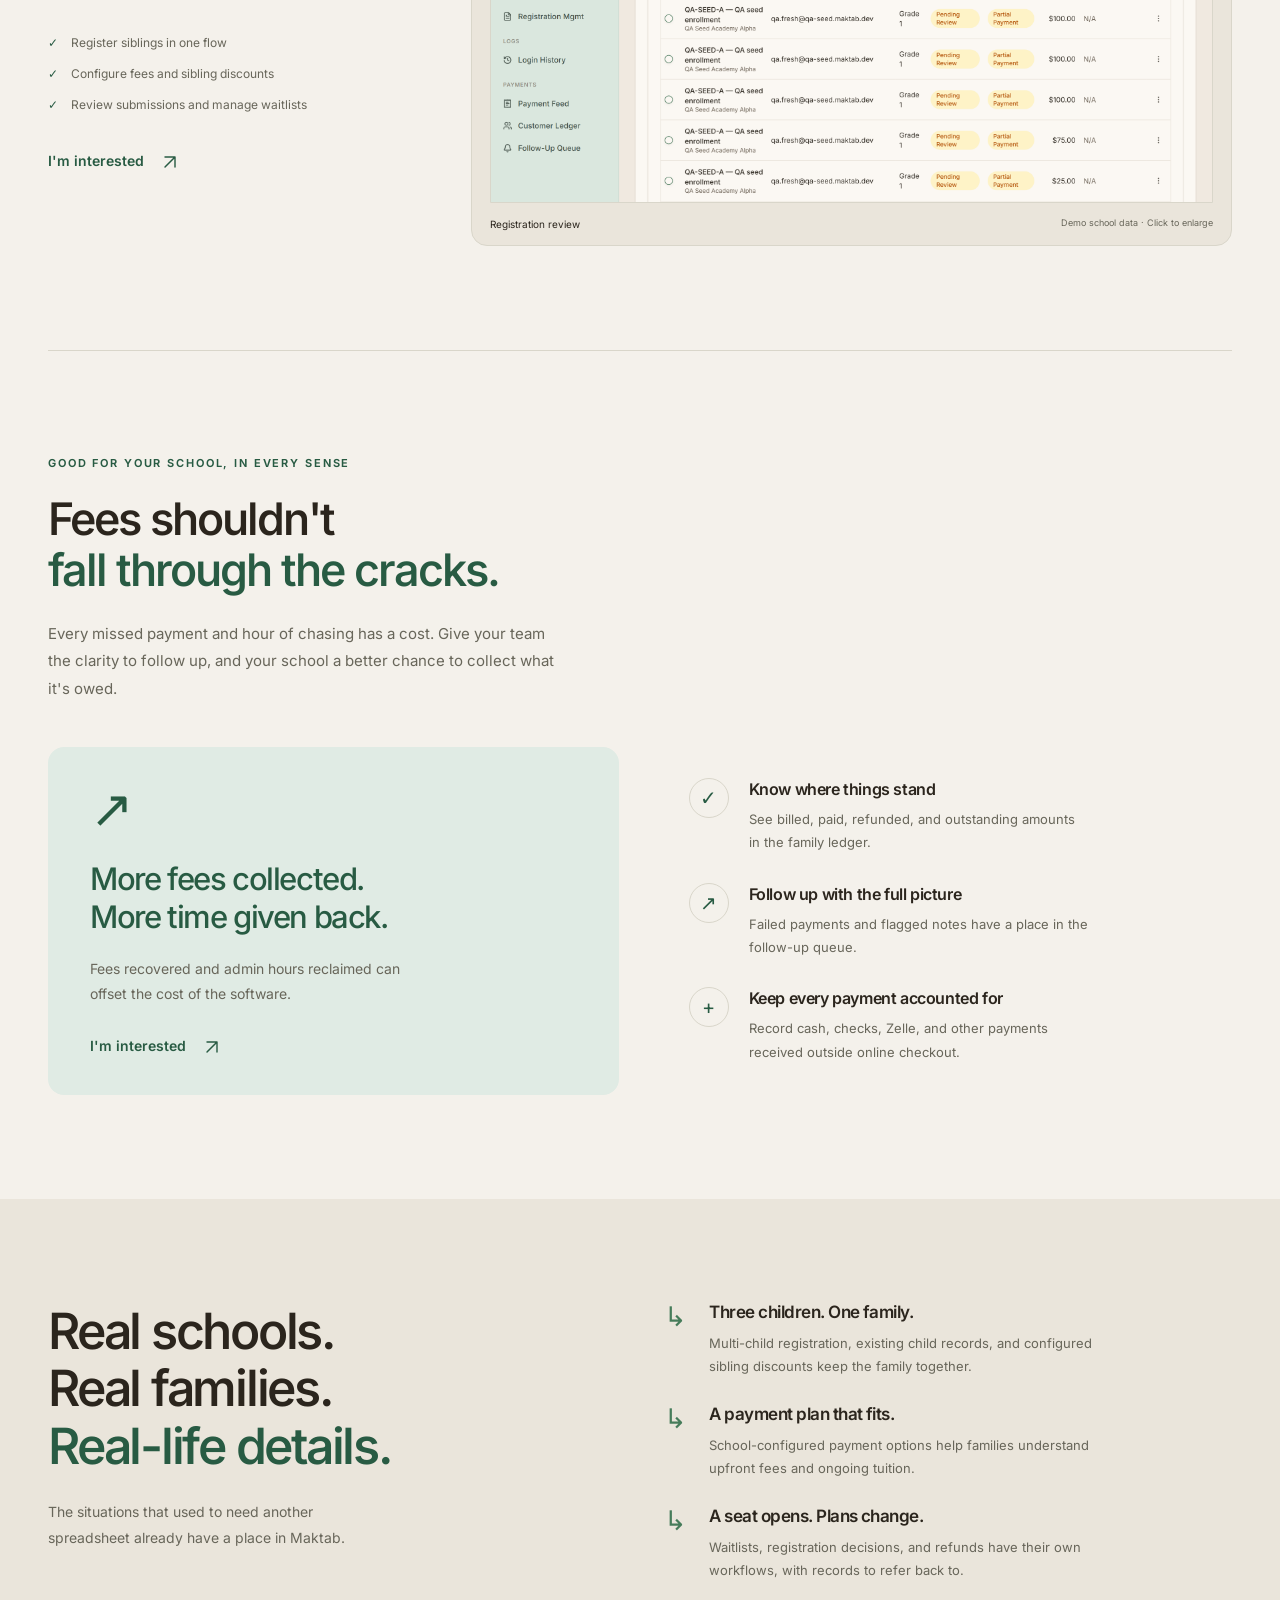
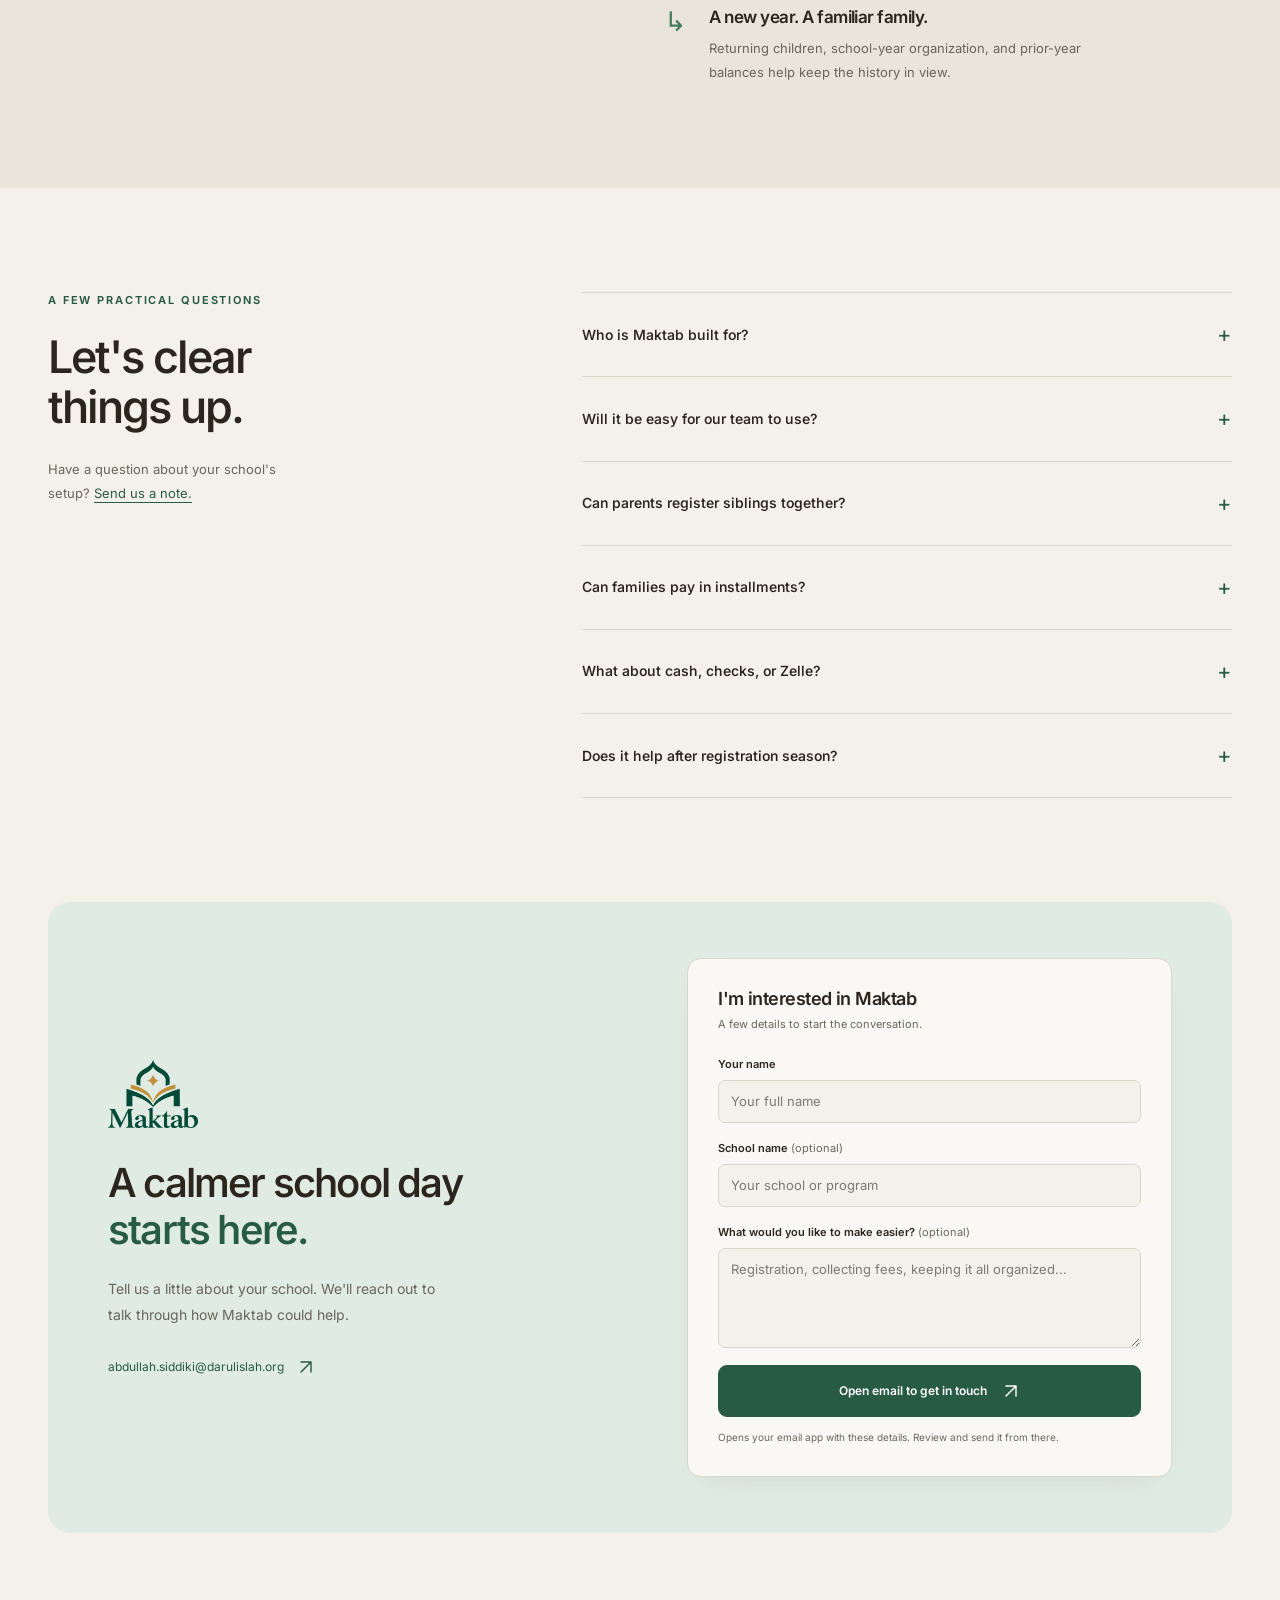
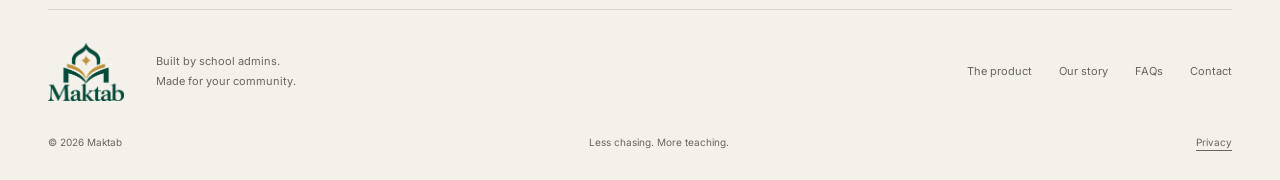
==== commit 1c8b6e23: "Refresh product screenshots, logo and icons for the new Maktab look Co-Authored-By: Claude Sonnet 5." ====
--- a/index.html
+++ b/index.html
@@ -11,7 +11,10 @@
   <meta property="og:type" content="website">
   <meta property="og:image" content="https://darul-islah.github.io/maktab-marketing/assets/social.png">
   <meta name="twitter:card" content="summary_large_image">
-  <link rel="icon" type="image/png" href="assets/maktab-logo.png">
+  <link rel="icon" href="assets/favicon.ico" sizes="48x48">
+  <link rel="icon" type="image/png" sizes="32x32" href="assets/favicon-32.png">
+  <link rel="icon" type="image/png" sizes="16x16" href="assets/favicon-16.png">
+  <link rel="apple-touch-icon" href="assets/apple-touch-icon.png">
   <link rel="preload" href="assets/inter-latin.woff2" as="font" type="font/woff2" crossorigin>
   <link rel="stylesheet" href="styles.css">
   <script src="site.js" defer></script>
@@ -20,7 +23,7 @@
 <a class="skip-link" href="#main">Skip to content</a>
 <header class="site-header">
   <div class="nav-wrap container">
-    <a class="brand" href="#home" aria-label="Maktab home"><img src="assets/maktab-logo.png" width="90" height="74" alt="Maktab"></a>
+    <a class="brand" href="#home" aria-label="Maktab home"><img src="assets/maktab-logo.png" width="90" height="68" alt="Maktab"></a>
     <nav id="main-nav" aria-label="Main navigation">
       <a href="#how-it-works">The product</a><a href="#payments">Payments</a><a href="#our-story">Our story</a><a href="#faq">FAQs</a>
     </nav>
@@ -46,7 +49,7 @@
   </section>
 
   <section class="origin container" id="our-story" aria-labelledby="origin-heading">
-    <div class="origin-mark" aria-hidden="true"><img src="assets/maktab-logo.png" alt="" width="120" height="100" loading="lazy"></div>
+    <div class="origin-mark" aria-hidden="true"><img src="assets/maktab-mark.png" alt="" width="120" height="91" loading="lazy"></div>
     <h2 id="origin-heading">Built by school admins.<br> <span>Because we've been there.</span></h2>
     <p>The registration rush. The parent questions. The evening spent matching payments to a spreadsheet. We built Maktab around the work we know, so your school day feels a little lighter.</p>
   </section>
@@ -100,11 +103,11 @@
   </section>
 
   <section class="contact-section container" id="contact" aria-labelledby="contact-heading">
-    <div class="contact-inner"><div class="contact-copy"><img class="contact-logo" src="assets/maktab-logo.png" alt="" width="120" height="100" loading="lazy"><h2 id="contact-heading">A calmer school day<br> <span>starts here.</span></h2><p>Tell us a little about your school. We'll reach out to talk through how Maktab could help.</p><a class="contact-address" href="mailto:abdullah.siddiki@darulislah.org">abdullah.siddiki@darulislah.org <svg class="arrow-icon" aria-hidden="true" viewBox="0 0 24 24" fill="none"><path d="M6 18 18 6M6 6h12v12" stroke="currentColor" stroke-width="1.7" stroke-linecap="round" stroke-linejoin="round"/></svg></a></div>
+    <div class="contact-inner"><div class="contact-copy"><img class="contact-logo" src="assets/maktab-logo.png" alt="" width="120" height="91" loading="lazy"><h2 id="contact-heading">A calmer school day<br> <span>starts here.</span></h2><p>Tell us a little about your school. We'll reach out to talk through how Maktab could help.</p><a class="contact-address" href="mailto:abdullah.siddiki@darulislah.org">abdullah.siddiki@darulislah.org <svg class="arrow-icon" aria-hidden="true" viewBox="0 0 24 24" fill="none"><path d="M6 18 18 6M6 6h12v12" stroke="currentColor" stroke-width="1.7" stroke-linecap="round" stroke-linejoin="round"/></svg></a></div>
     <form id="interest-form" class="interest-form"><div class="form-heading"><h3>I'm interested in Maktab</h3><p>A few details to start the conversation.</p></div><label for="name">Your name</label><input id="name" name="name" autocomplete="name" maxlength="100" required placeholder="Your full name"><label for="school">School name <span>(optional)</span></label><input id="school" name="school" autocomplete="organization" maxlength="160" placeholder="Your school or program"><label for="message">What would you like to make easier? <span>(optional)</span></label><textarea id="message" name="message" rows="3" maxlength="1500" placeholder="Registration, collecting fees, keeping it all organized..."></textarea><button class="button" type="submit">Open email to get in touch <svg class="arrow-icon" aria-hidden="true" viewBox="0 0 24 24" fill="none"><path d="M6 18 18 6M6 6h12v12" stroke="currentColor" stroke-width="1.7" stroke-linecap="round" stroke-linejoin="round"/></svg></button><p class="form-note">Opens your email app with these details. Review and send it from there.</p><p id="form-status" class="form-status" role="status"></p><noscript><p>Email us directly at <a href="mailto:abdullah.siddiki@darulislah.org">abdullah.siddiki@darulislah.org</a>.</p></noscript></form></div>
   </section>
 </main>
-<footer class="container site-footer"><div class="footer-top"><a class="brand" href="#home" aria-label="Maktab home"><img src="assets/maktab-logo.png" width="90" height="74" alt="Maktab"></a><p>Built by school admins.<br> Made for your community.</p><nav aria-label="Footer navigation"><a href="#how-it-works">The product</a><a href="#our-story">Our story</a><a href="#faq">FAQs</a><a href="mailto:abdullah.siddiki@darulislah.org">Contact</a></nav></div><div class="footer-bottom"><p>© <span id="year">2026</span> Maktab</p><p>Less chasing. More teaching.</p><button class="privacy-link" data-open-privacy type="button">Privacy</button></div></footer>
+<footer class="container site-footer"><div class="footer-top"><a class="brand" href="#home" aria-label="Maktab home"><img src="assets/maktab-logo.png" width="90" height="68" alt="Maktab"></a><p>Built by school admins.<br> Made for your community.</p><nav aria-label="Footer navigation"><a href="#how-it-works">The product</a><a href="#our-story">Our story</a><a href="#faq">FAQs</a><a href="mailto:abdullah.siddiki@darulislah.org">Contact</a></nav></div><div class="footer-bottom"><p>© <span id="year">2026</span> Maktab</p><p>Less chasing. More teaching.</p><button class="privacy-link" data-open-privacy type="button">Privacy</button></div></footer>
 
 <dialog id="image-dialog" class="image-dialog" aria-label="Product screenshot"><button class="dialog-close" type="button" aria-label="Close screenshot">×</button><img id="dialog-image" src="assets/dashboard.png" alt=""><p id="dialog-caption"></p></dialog>
 <dialog id="privacy-dialog" class="privacy-dialog" aria-labelledby="privacy-heading"><button class="dialog-close" type="button" aria-label="Close privacy notice">×</button><h2 id="privacy-heading">A simple privacy note</h2><p>This landing page does not use analytics or advertising cookies. Your color-theme preference is stored in your browser.</p><p>The interest form prepares an email on your device. It does not send or store your form details on this website. Your email is sent only when you send it through your email provider. We use information you email us to respond to your inquiry.</p><p>GitHub Pages hosts this website and may process technical request information to deliver it. For questions about your inquiry, contact <a href="mailto:abdullah.siddiki@darulislah.org">abdullah.siddiki@darulislah.org</a>.</p></dialog>
--- a/styles.css
+++ b/styles.css
@@ -30,6 +30,7 @@
   h2,.payments-heading h2,.faq-intro h2{font-size:32px;line-height:1.16}
   .details-heading h2{font-size:34px}
   .product-tabs button{font-size:12px;justify-content:center;padding:14px 4px;min-height:48px}
+  .product-tabs .arrow-icon{display:none}
   .product-copy h3{font-size:27px;line-height:1.2}
   .product-copy .check-list{font-size:13px;margin:16px 0}
   .product-copy .text-link{min-height:44px;font-size:13px}
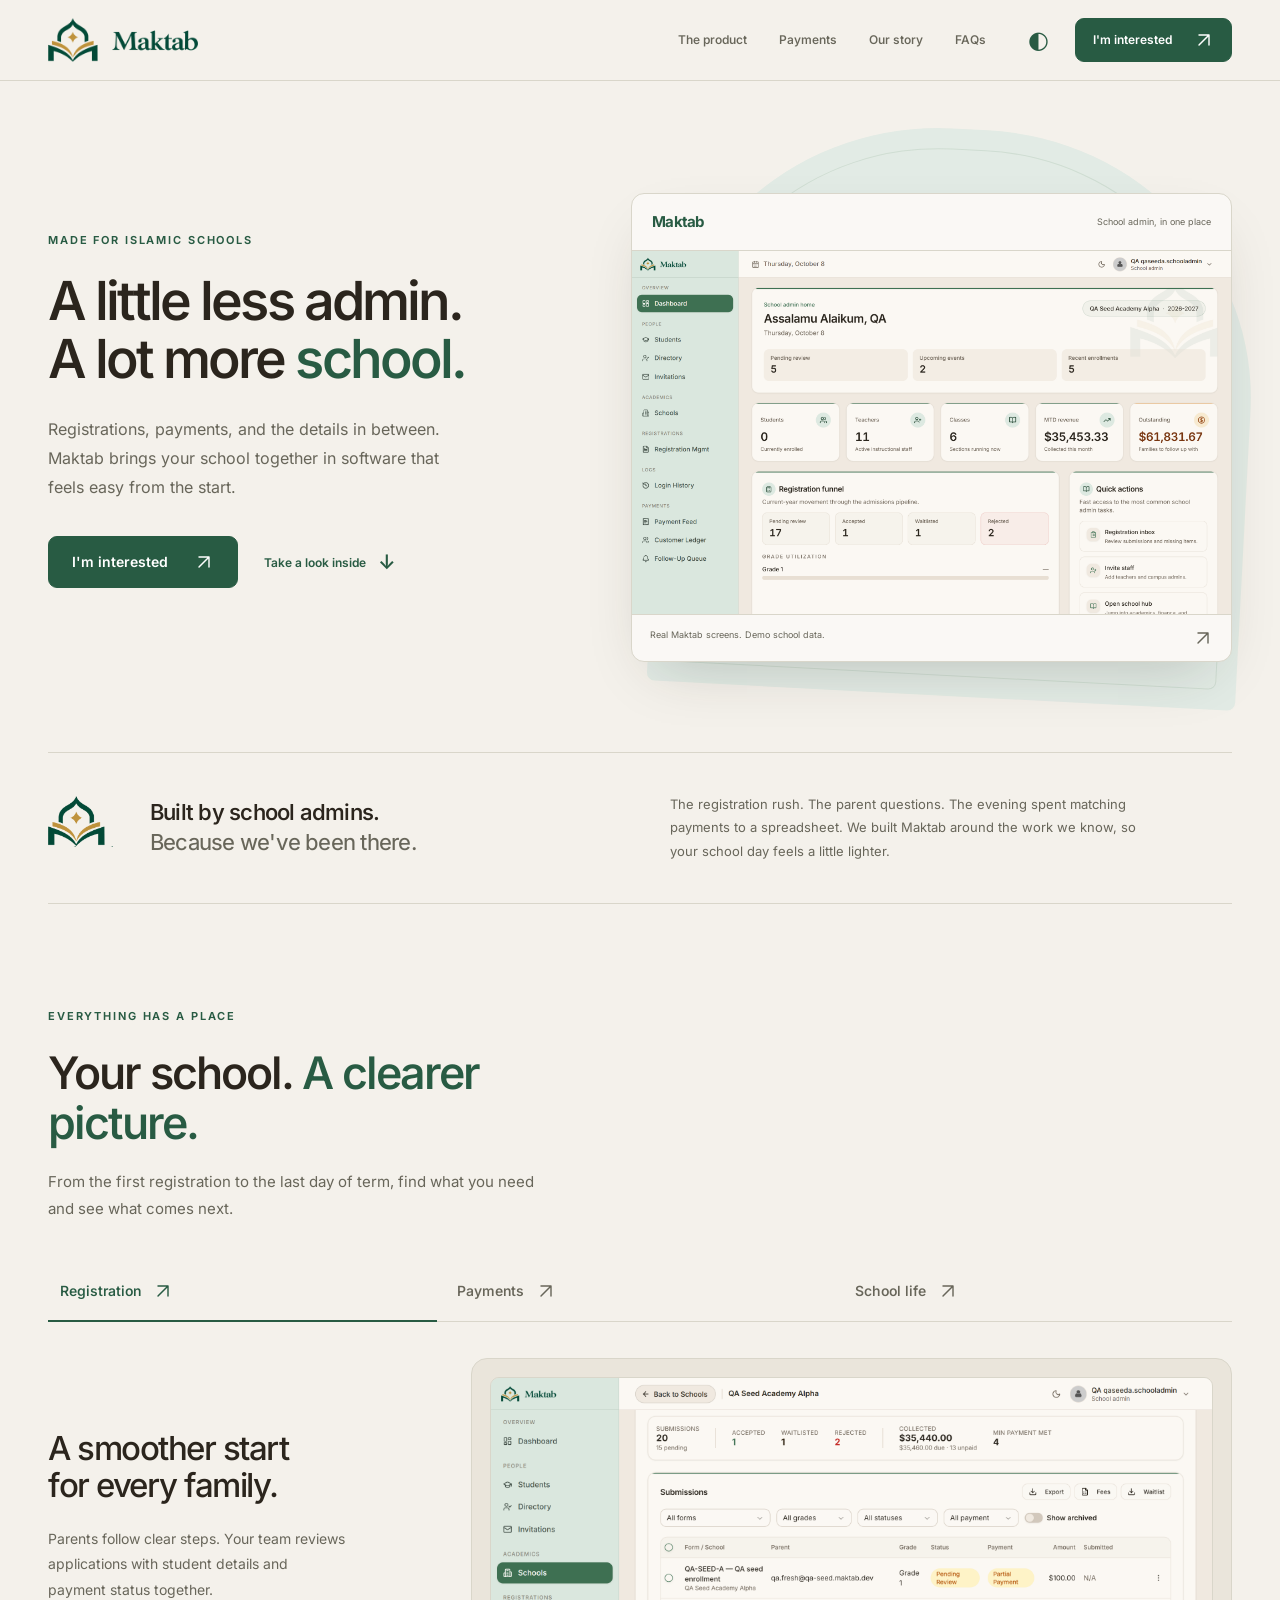
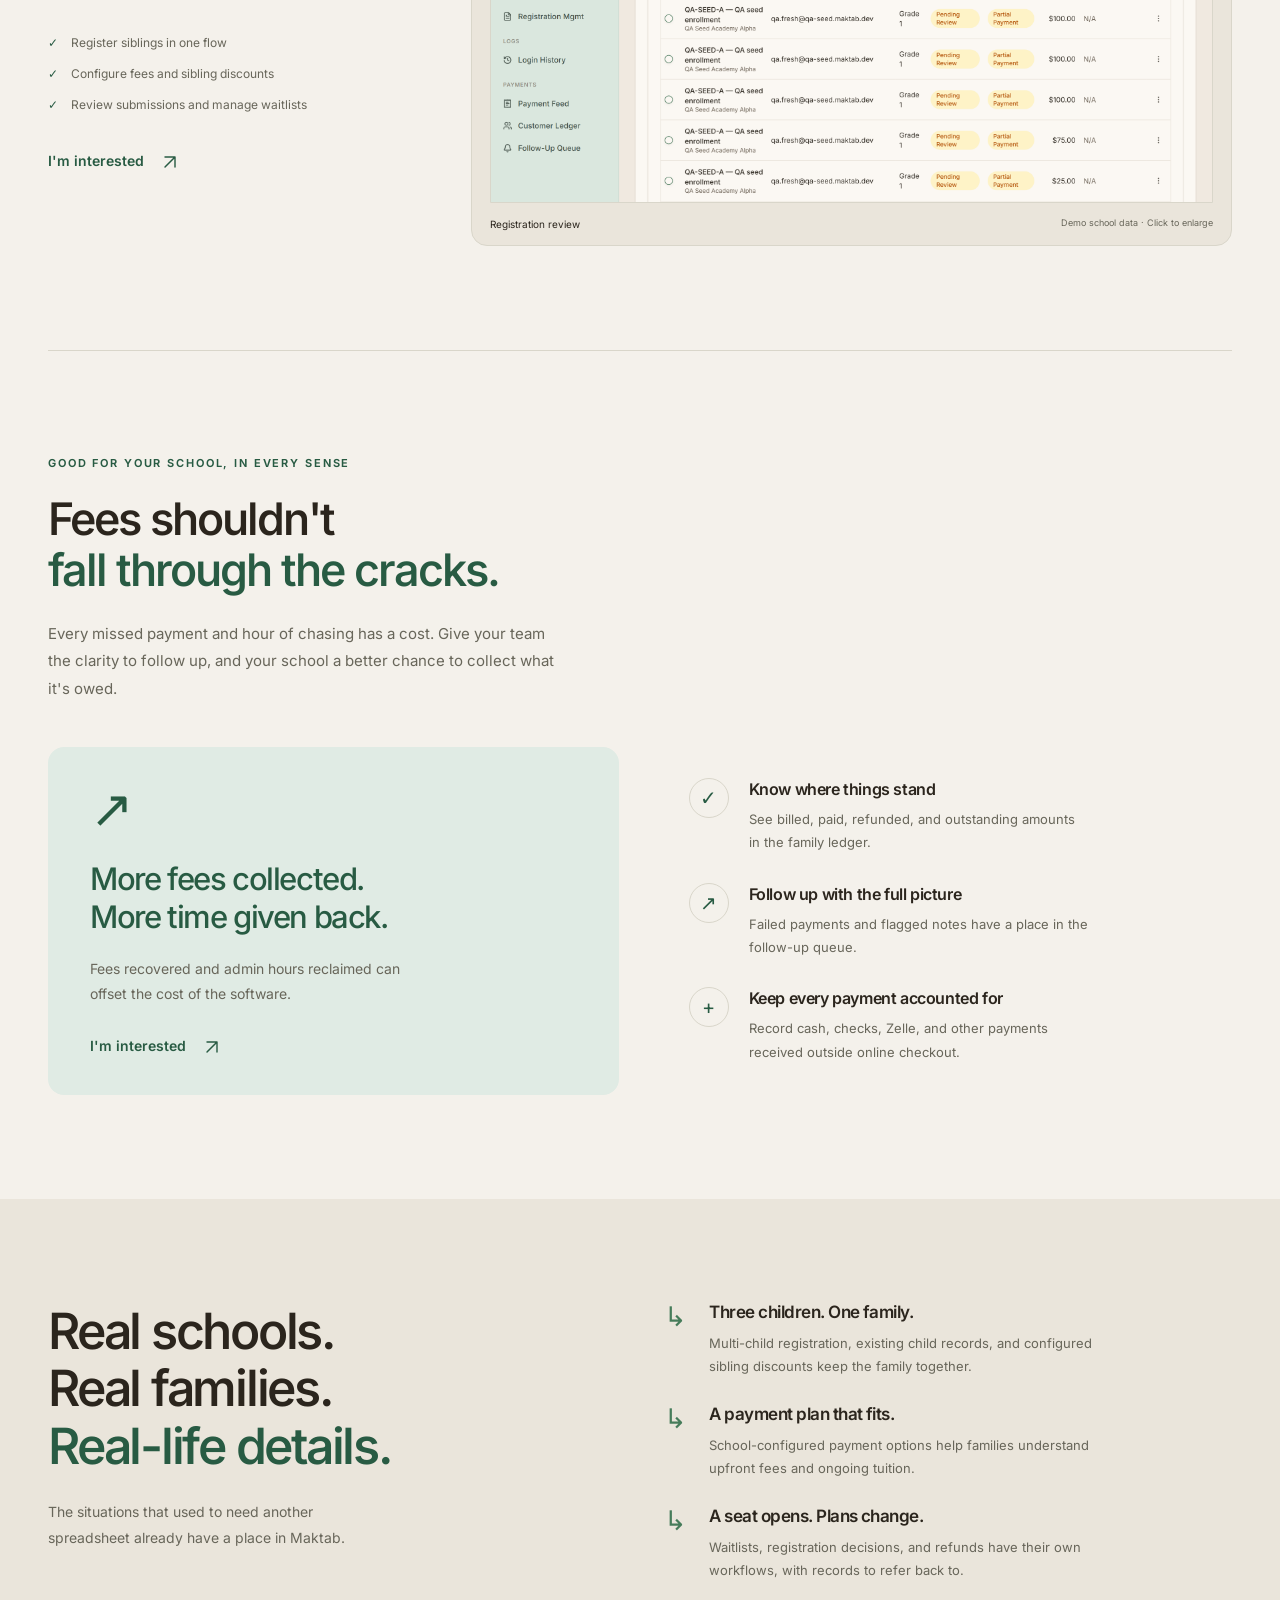
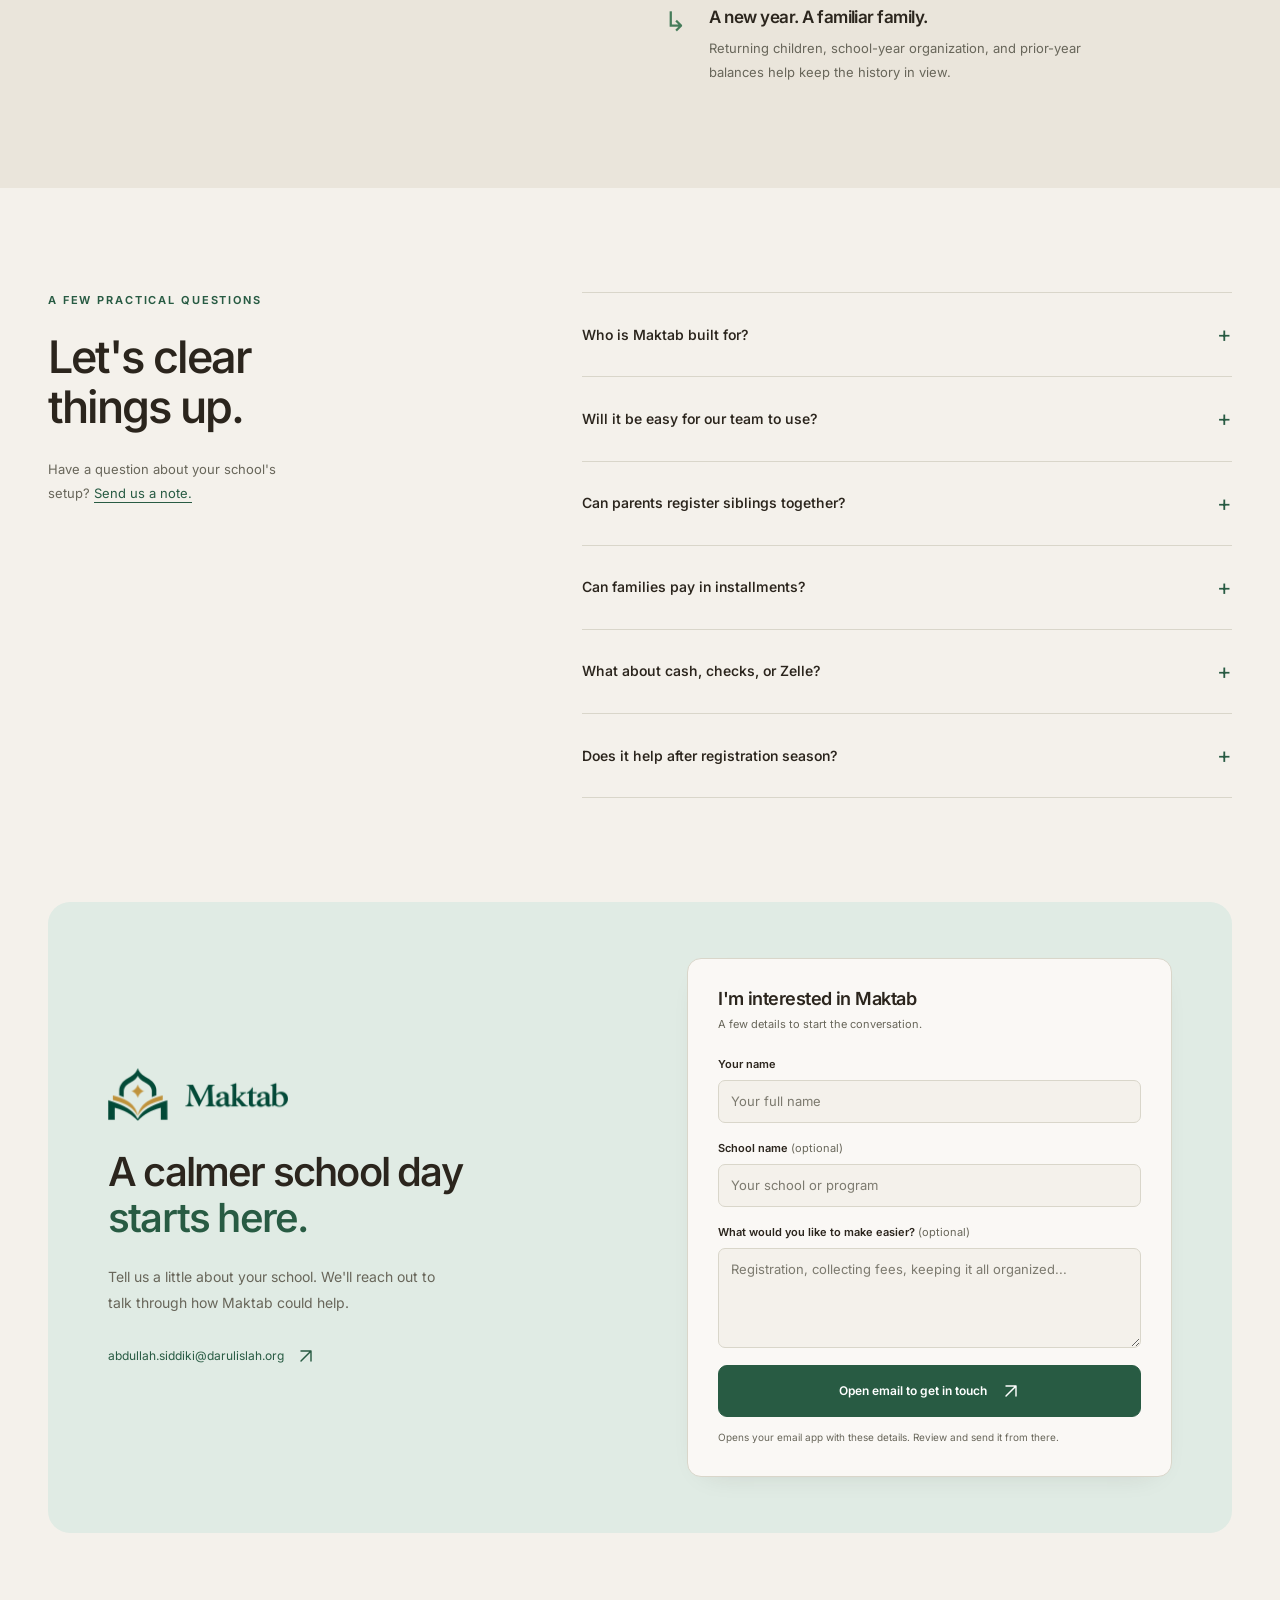
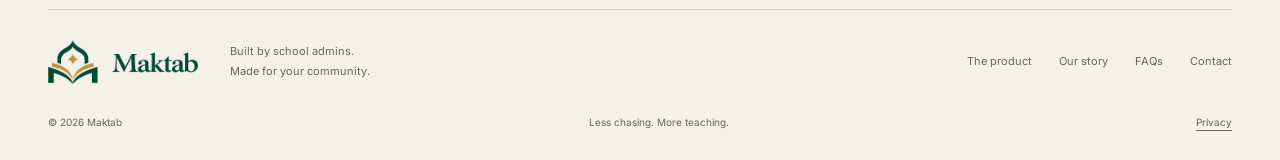
==== commit 06c90118: "Use the horizontal Maktab lockup and reversed dark-mode logos Co-Authored-By: Claude Sonnet 5.5 <nor" ====
--- a/index.html
+++ b/index.html
@@ -23,7 +23,7 @@
 <a class="skip-link" href="#main">Skip to content</a>
 <header class="site-header">
   <div class="nav-wrap container">
-    <a class="brand" href="#home" aria-label="Maktab home"><img src="assets/maktab-logo.png" width="90" height="68" alt="Maktab"></a>
+    <a class="brand" href="#home" aria-label="Maktab home"><img class="brand-logo logo-light" src="assets/maktab-header-horizontal.png" width="150" height="44" alt="Maktab"><img class="brand-logo logo-dark" src="assets/maktab-header-horizontal-reversed.png" width="150" height="44" alt=""></a>
     <nav id="main-nav" aria-label="Main navigation">
       <a href="#how-it-works">The product</a><a href="#payments">Payments</a><a href="#our-story">Our story</a><a href="#faq">FAQs</a>
     </nav>
@@ -49,7 +49,7 @@
   </section>
 
   <section class="origin container" id="our-story" aria-labelledby="origin-heading">
-    <div class="origin-mark" aria-hidden="true"><img src="assets/maktab-mark.png" alt="" width="120" height="91" loading="lazy"></div>
+    <div class="origin-mark" aria-hidden="true"><img class="logo-light" src="assets/maktab-mark.png" alt="" width="120" height="94" loading="lazy"><img class="logo-dark" src="assets/maktab-mark-reversed.png" alt="" width="120" height="94" loading="lazy"></div>
     <h2 id="origin-heading">Built by school admins.<br> <span>Because we've been there.</span></h2>
     <p>The registration rush. The parent questions. The evening spent matching payments to a spreadsheet. We built Maktab around the work we know, so your school day feels a little lighter.</p>
   </section>
@@ -103,11 +103,11 @@
   </section>
 
   <section class="contact-section container" id="contact" aria-labelledby="contact-heading">
-    <div class="contact-inner"><div class="contact-copy"><img class="contact-logo" src="assets/maktab-logo.png" alt="" width="120" height="91" loading="lazy"><h2 id="contact-heading">A calmer school day<br> <span>starts here.</span></h2><p>Tell us a little about your school. We'll reach out to talk through how Maktab could help.</p><a class="contact-address" href="mailto:abdullah.siddiki@darulislah.org">abdullah.siddiki@darulislah.org <svg class="arrow-icon" aria-hidden="true" viewBox="0 0 24 24" fill="none"><path d="M6 18 18 6M6 6h12v12" stroke="currentColor" stroke-width="1.7" stroke-linecap="round" stroke-linejoin="round"/></svg></a></div>
+    <div class="contact-inner"><div class="contact-copy"><img class="contact-logo logo-light" src="assets/maktab-header-horizontal.png" alt="" width="180" height="53" loading="lazy"><img class="contact-logo logo-dark" src="assets/maktab-header-horizontal-reversed.png" alt="" width="180" height="53" loading="lazy"><h2 id="contact-heading">A calmer school day<br> <span>starts here.</span></h2><p>Tell us a little about your school. We'll reach out to talk through how Maktab could help.</p><a class="contact-address" href="mailto:abdullah.siddiki@darulislah.org">abdullah.siddiki@darulislah.org <svg class="arrow-icon" aria-hidden="true" viewBox="0 0 24 24" fill="none"><path d="M6 18 18 6M6 6h12v12" stroke="currentColor" stroke-width="1.7" stroke-linecap="round" stroke-linejoin="round"/></svg></a></div>
     <form id="interest-form" class="interest-form"><div class="form-heading"><h3>I'm interested in Maktab</h3><p>A few details to start the conversation.</p></div><label for="name">Your name</label><input id="name" name="name" autocomplete="name" maxlength="100" required placeholder="Your full name"><label for="school">School name <span>(optional)</span></label><input id="school" name="school" autocomplete="organization" maxlength="160" placeholder="Your school or program"><label for="message">What would you like to make easier? <span>(optional)</span></label><textarea id="message" name="message" rows="3" maxlength="1500" placeholder="Registration, collecting fees, keeping it all organized..."></textarea><button class="button" type="submit">Open email to get in touch <svg class="arrow-icon" aria-hidden="true" viewBox="0 0 24 24" fill="none"><path d="M6 18 18 6M6 6h12v12" stroke="currentColor" stroke-width="1.7" stroke-linecap="round" stroke-linejoin="round"/></svg></button><p class="form-note">Opens your email app with these details. Review and send it from there.</p><p id="form-status" class="form-status" role="status"></p><noscript><p>Email us directly at <a href="mailto:abdullah.siddiki@darulislah.org">abdullah.siddiki@darulislah.org</a>.</p></noscript></form></div>
   </section>
 </main>
-<footer class="container site-footer"><div class="footer-top"><a class="brand" href="#home" aria-label="Maktab home"><img src="assets/maktab-logo.png" width="90" height="68" alt="Maktab"></a><p>Built by school admins.<br> Made for your community.</p><nav aria-label="Footer navigation"><a href="#how-it-works">The product</a><a href="#our-story">Our story</a><a href="#faq">FAQs</a><a href="mailto:abdullah.siddiki@darulislah.org">Contact</a></nav></div><div class="footer-bottom"><p>© <span id="year">2026</span> Maktab</p><p>Less chasing. More teaching.</p><button class="privacy-link" data-open-privacy type="button">Privacy</button></div></footer>
+<footer class="container site-footer"><div class="footer-top"><a class="brand" href="#home" aria-label="Maktab home"><img class="brand-logo logo-light" src="assets/maktab-header-horizontal.png" width="150" height="44" alt="Maktab"><img class="brand-logo logo-dark" src="assets/maktab-header-horizontal-reversed.png" width="150" height="44" alt=""></a><p>Built by school admins.<br> Made for your community.</p><nav aria-label="Footer navigation"><a href="#how-it-works">The product</a><a href="#our-story">Our story</a><a href="#faq">FAQs</a><a href="mailto:abdullah.siddiki@darulislah.org">Contact</a></nav></div><div class="footer-bottom"><p>© <span id="year">2026</span> Maktab</p><p>Less chasing. More teaching.</p><button class="privacy-link" data-open-privacy type="button">Privacy</button></div></footer>
 
 <dialog id="image-dialog" class="image-dialog" aria-label="Product screenshot"><button class="dialog-close" type="button" aria-label="Close screenshot">×</button><img id="dialog-image" src="assets/dashboard.png" alt=""><p id="dialog-caption"></p></dialog>
 <dialog id="privacy-dialog" class="privacy-dialog" aria-labelledby="privacy-heading"><button class="dialog-close" type="button" aria-label="Close privacy notice">×</button><h2 id="privacy-heading">A simple privacy note</h2><p>This landing page does not use analytics or advertising cookies. Your color-theme preference is stored in your browser.</p><p>The interest form prepares an email on your device. It does not send or store your form details on this website. Your email is sent only when you send it through your email provider. We use information you email us to respond to your inquiry.</p><p>GitHub Pages hosts this website and may process technical request information to deliver it. For questions about your inquiry, contact <a href="mailto:abdullah.siddiki@darulislah.org">abdullah.siddiki@darulislah.org</a>.</p></dialog>
--- a/styles.css
+++ b/styles.css
@@ -1,19 +1,19 @@
 @font-face{font-family:Inter;src:url('assets/inter-latin.woff2') format('woff2');font-style:normal;font-weight:100 900;font-display:swap}
 :root{color-scheme:light;--bg:#f4f1eb;--surface:#faf8f5;--ink:#2b251d;--muted:#68665a;--green:#285b43;--green-bright:#467c5a;--sage:#e0ebe4;--sand:#eae5db;--line:#d9d6ca;--gold:#c89836;--button-text:#fff;--shadow:0 24px 60px -24px #2b251d3b;--font:Inter,Arial,sans-serif}
-*{box-sizing:border-box}html{scroll-behavior:smooth;scroll-padding-top:100px}body{margin:0;background:var(--bg);color:var(--ink);font-family:var(--font);font-size:16px;line-height:1.6;-webkit-font-smoothing:antialiased}button,input,textarea{font:inherit}button,a,input,textarea{-webkit-tap-highlight-color:transparent}button,a{touch-action:manipulation}button{cursor:pointer}a{color:inherit;text-decoration:none}button{color:inherit}img{display:block;max-width:100%;height:auto}h1,h2,h3,p,figure{margin:0}h1,h2,h3{line-height:1.12;letter-spacing:-.045em}h1,h2{font-weight:550}h2{font-size:clamp(32px,3.5vw,48px)}h3{font-weight:600}p{color:var(--muted)}button:focus-visible,a:focus-visible,summary:focus-visible{outline:3px solid var(--gold);outline-offset:5px}input:focus-visible,textarea:focus-visible{outline:2px solid var(--green-bright);outline-offset:2px}[hidden]{display:none!important}.container{width:min(1280px,calc(100% - 96px));margin-inline:auto}.section-space{padding-block:104px}.eyebrow{font-size:11px;text-transform:uppercase;letter-spacing:.17em;font-weight:650;color:var(--green);margin-bottom:22px}.button{display:inline-flex;align-items:center;justify-content:center;gap:26px;background:var(--green);color:var(--button-text);border:1px solid var(--green);border-radius:9px;padding:15px 23px;font-size:14px;font-weight:600;line-height:1.3;min-height:52px;white-space:nowrap;transition:background .2s,transform .2s}.button:hover{background:var(--green-bright);transform:translateY(-2px)}.button span{font-size:20px;font-weight:400;line-height:1}.button-small{min-height:44px;padding:11px 17px;font-size:12px;gap:22px}.text-link{font-size:14px;font-weight:600;display:inline-flex;align-items:center;gap:16px;color:var(--green)}.text-link:hover{text-decoration:underline;text-underline-offset:5px}.text-link span{font-size:20px}.skip-link{position:fixed;z-index:100;left:12px;top:-80px;background:var(--green);color:#fff;padding:10px 16px}.skip-link:focus{top:12px}.site-header{position:sticky;top:0;z-index:20;background:var(--bg);border-bottom:1px solid var(--line)}.nav-wrap{height:80px;display:flex;align-items:center;justify-content:space-between;gap:30px}.brand{flex:none;display:block}.brand img{width:76px;height:64px;object-fit:contain}.site-header nav{display:flex;align-items:center;gap:32px;margin-left:auto}.site-header nav a{font-size:12px;font-weight:550;color:var(--muted)}.site-header nav a:hover{color:var(--green)}.nav-actions{display:flex;align-items:center;gap:15px}.theme-toggle{background:none;border:0;font-size:24px;width:44px;height:44px;color:var(--green)}.menu-toggle{display:none}.hero{display:grid;grid-template-columns:1.05fr 1.2fr;gap:48px;align-items:center;min-height:660px;padding-block:78px 90px}.hero-copy{position:relative;z-index:1}.hero h1{font-size:clamp(43px,4.2vw,62px);line-height:1.07;letter-spacing:-.055em;white-space:nowrap}.hero h1 span{color:var(--green)}.hero-description{max-width:430px;font-size:16px;line-height:1.8;margin-top:28px}.hero-actions{display:flex;align-items:center;gap:26px;margin-top:35px}.hero-actions .text-link{font-size:12px;gap:12px}.hero-visual{position:relative;min-width:0;padding:34px 0 0 5px}.hero-arch{position:absolute;background:var(--sage);inset:-30px -18px -34px 35px;border-radius:47% 47% 8px 8px;transform:rotate(3deg);opacity:.85}.hero-arch:after{content:'';position:absolute;inset:20px;border:1px solid var(--green-bright);opacity:.15;border-radius:inherit}.hero-product{position:relative;background:var(--surface);border:1px solid var(--line);border-radius:13px;overflow:hidden;box-shadow:var(--shadow)}.image-heading{display:flex;align-items:center;justify-content:space-between;padding:16px 20px;border-bottom:1px solid var(--line);font-size:9px;color:var(--muted)}.image-brand{font-size:15px;font-weight:700;color:var(--green);letter-spacing:-.05em}.image-zoom{background:transparent;border:0;padding:0;display:block;width:100%;text-align:left;overflow:hidden;cursor:zoom-in}.hero-screen{aspect-ratio:1.3;position:relative}.hero-screen img{width:100%;height:100%;object-fit:cover;object-position:top left}.hero-product figcaption{display:flex;justify-content:space-between;padding:13px 18px;font-size:9px;color:var(--muted);border-top:1px solid var(--line)}.hero-product figcaption span{font-size:16px}.origin{display:grid;grid-template-columns:70px 1fr 1.15fr;align-items:center;gap:32px;border-top:1px solid var(--line);border-bottom:1px solid var(--line);padding-block:40px}.origin-mark{height:65px;width:65px;overflow:hidden}.origin-mark img{width:65px;max-width:none}.origin h2{font-size:22px;line-height:1.35;letter-spacing:-.035em}.origin h2 span{color:var(--muted);font-weight:450}.origin p{font-size:13px;max-width:480px;line-height:1.8}.section-intro{max-width:590px;margin-bottom:40px}.section-intro h2 span{color:var(--green)}.section-intro>p:last-child{font-size:15px;max-width:490px;margin-top:20px;line-height:1.8}.product-tabs{display:grid;grid-template-columns:repeat(3,1fr);border-bottom:1px solid var(--line);gap:8px;margin-bottom:36px}.product-tabs button{padding:18px 12px;background:transparent;border:0;border-bottom:2px solid transparent;margin-bottom:-1px;display:flex;align-items:center;gap:12px;color:var(--muted);font-size:14px;font-weight:550;text-align:left}.product-tabs button>span:last-child{margin-left:auto;font-size:18px}.product-tabs button[aria-selected=true]{border-color:var(--green);color:var(--green)}.tab-number{font-size:10px;opacity:.65;font-variant-numeric:tabular-nums}.product-panel{display:grid;grid-template-columns:.8fr 1.65fr;gap:54px;align-items:center;min-height:400px}.product-copy h3{font-size:33px;font-weight:500}.product-copy>p{font-size:14px;line-height:1.8;margin-top:22px;max-width:300px}.check-list{list-style:none;padding:0;margin:25px 0 28px;font-size:12px;color:var(--muted)}.check-list li{padding-block:6px;padding-left:23px;position:relative}.check-list li:before{content:'✓';position:absolute;left:0;color:var(--green)}.product-shot{min-width:0;background:var(--sand);border-radius:16px;padding:18px 18px 0;border:1px solid var(--line)}.product-shot .image-zoom{border-radius:9px 9px 0 0;border:1px solid var(--line);aspect-ratio:1.7}.product-shot img{width:100%;height:100%;object-fit:cover;object-position:top}.product-shot figcaption{display:flex;justify-content:space-between;gap:10px;padding-block:13px;font-size:10px;color:var(--ink)}.product-shot figcaption span{color:var(--muted);font-size:9px}.payments-section{border-top:1px solid var(--line)}.payments-heading{max-width:650px}.payments-heading h2 span{color:var(--green)}.payments-heading>p:last-child{max-width:520px;margin-top:25px;font-size:15px;line-height:1.85}.value-grid{display:grid;grid-template-columns:1.05fr 1fr;gap:70px;margin-top:44px;align-items:center}.value-primary{padding:36px 42px;background:var(--sage);border-radius:16px;position:relative;overflow:hidden}.value-symbol{color:var(--green);font-size:52px;line-height:1;margin-bottom:25px}.value-primary h3{font-size:31px;font-weight:500;line-height:1.22;color:var(--green)}.value-primary p{font-size:14px;line-height:1.85;max-width:330px;margin-top:20px}.value-primary .text-link{margin-top:28px}.value-details{display:grid;gap:28px}.value-details article{display:flex;gap:20px}.detail-icon{flex:none;width:40px;height:40px;border:1px solid var(--line);border-radius:50%;display:grid;place-items:center;color:var(--green);font-size:20px}.value-details h3{font-size:16px;letter-spacing:-.025em;margin:3px 0 9px}.value-details p{font-size:13px;line-height:1.8;max-width:340px}.details-section{background:var(--sand)}.details-layout{display:grid;grid-template-columns:1fr 1.1fr;gap:100px}.details-heading h2{font-size:clamp(34px,3.9vw,54px);line-height:1.15}.details-heading h2 span{color:var(--green)}.details-heading p{max-width:320px;font-size:14px;margin-top:24px;line-height:1.85}.detail-rows{display:grid;gap:26px}.detail-rows article{display:flex;gap:22px}.detail-rows article>span{color:var(--green-bright);font-size:27px;line-height:1}.detail-rows h3{font-size:17px;letter-spacing:-.03em;margin-bottom:10px}.detail-rows p{font-size:13px;line-height:1.8;max-width:400px}.faq-section{display:grid;grid-template-columns:.8fr 1.2fr;gap:100px}.faq-intro p:last-child{max-width:260px;margin-top:25px;font-size:13px;line-height:1.85}.faq-intro p a{text-decoration:underline;text-underline-offset:4px;color:var(--green)}.faq-list details{border-bottom:1px solid var(--line)}.faq-list details:first-child{border-top:1px solid var(--line)}summary{list-style:none;cursor:pointer;padding:24px 0;display:flex;justify-content:space-between;align-items:center;gap:20px;font-size:14px;font-weight:550;line-height:1.6}summary::-webkit-details-marker{display:none}summary span{font-size:22px;font-weight:400;color:var(--green);transition:transform .2s}details[open] summary span{transform:rotate(45deg)}details p{padding:0 25px 24px 0;font-size:13px;line-height:1.85}.contact-section{padding-bottom:76px}.contact-inner{background:var(--sage);border-radius:22px;display:grid;grid-template-columns:1.05fr 1fr;gap:70px;padding:56px 60px;align-items:center}.contact-logo{width:90px;height:76px;object-fit:contain;margin-bottom:28px}.contact-copy h2{font-size:40px;line-height:1.17}.contact-copy h2 span{color:var(--green)}.contact-copy>p{font-size:14px;margin-top:22px;max-width:340px;line-height:1.85}.contact-address{display:inline-flex;gap:12px;font-size:12px;color:var(--green);margin-top:30px;overflow-wrap:anywhere}.interest-form{background:var(--surface);border:1px solid var(--line);border-radius:14px;padding:30px;box-shadow:0 10px 30px -20px #2b251d33}.form-heading h3{font-size:18px;letter-spacing:-.03em}.form-heading p{font-size:11px;margin-top:7px;margin-bottom:22px}.interest-form label{display:block;font-size:11px;font-weight:600;margin-bottom:6px}.interest-form label span{font-weight:400;color:var(--muted)}input,textarea{display:block;width:100%;background:var(--bg);color:var(--ink);border:1px solid var(--line);border-radius:7px;padding:11px 12px;font-size:13px;line-height:1.5;margin-bottom:17px}input::placeholder,textarea::placeholder{color:var(--muted);opacity:.85}textarea{resize:vertical;min-height:100px;max-height:250px}.interest-form .button{width:100%;font-size:12px;gap:14px;padding-inline:12px}.form-note{font-size:10px;line-height:1.7;margin-top:12px}.form-status{font-size:12px;color:var(--green);margin-top:10px}.form-status:empty{display:none}.footer-top{border-top:1px solid var(--line);padding-top:30px;display:flex;gap:32px;align-items:center}.footer-top>p{font-size:11px;line-height:1.8}.footer-top nav{margin-left:auto;display:flex;gap:27px;font-size:11px;color:var(--muted)}.footer-top a:hover{color:var(--green)}.footer-bottom{display:flex;justify-content:space-between;gap:20px;font-size:10px;color:var(--muted);padding-block:30px}.privacy-link{border:0;background:none;font-size:10px;padding:0;color:var(--muted);text-decoration:underline;text-underline-offset:4px}.image-dialog{padding:40px 20px 18px;width:min(1300px,94vw);max-height:94dvh;border:1px solid var(--line);border-radius:16px;background:var(--surface);color:var(--ink);overflow:auto}.image-dialog img{width:100%;height:auto}.image-dialog p{font-size:12px;margin-top:12px}.dialog-close{position:absolute;right:10px;top:4px;border:0;background:var(--surface);color:var(--ink);width:38px;height:36px;font-size:28px;line-height:1}.privacy-dialog{width:min(600px,90vw);background:var(--surface);color:var(--ink);border:1px solid var(--line);border-radius:15px;padding:46px 35px 32px}.privacy-dialog h2{font-size:26px;margin-bottom:22px}.privacy-dialog p{font-size:14px;margin-block:15px}.privacy-dialog a{color:var(--green);overflow-wrap:anywhere}dialog::backdrop{background:#14271fc4;backdrop-filter:blur(4px)}
-html[data-theme=dark]{color-scheme:dark;--bg:#1a211c;--surface:#232c25;--ink:#f1efe7;--muted:#b5bbae;--green:#b0d0ad;--green-bright:#92b991;--sage:#2c3d31;--sand:#232e27;--line:#3b483b;--button-text:#17251b;--shadow:0 24px 60px -24px #0008}html[data-theme=dark] .brand img,html[data-theme=dark] .contact-logo,html[data-theme=dark] .origin-mark{background:#f4f1eb;border-radius:8px}html[data-theme=dark] .hero-product,html[data-theme=dark] .product-shot{--line:#4b5b49}html[data-theme=dark] .image-zoom{background:#f4f1eb}
+*{box-sizing:border-box}html{scroll-behavior:smooth;scroll-padding-top:100px}body{margin:0;background:var(--bg);color:var(--ink);font-family:var(--font);font-size:16px;line-height:1.6;-webkit-font-smoothing:antialiased}button,input,textarea{font:inherit}button,a,input,textarea{-webkit-tap-highlight-color:transparent}button,a{touch-action:manipulation}button{cursor:pointer}a{color:inherit;text-decoration:none}button{color:inherit}img{display:block;max-width:100%;height:auto}h1,h2,h3,p,figure{margin:0}h1,h2,h3{line-height:1.12;letter-spacing:-.045em}h1,h2{font-weight:550}h2{font-size:clamp(32px,3.5vw,48px)}h3{font-weight:600}p{color:var(--muted)}button:focus-visible,a:focus-visible,summary:focus-visible{outline:3px solid var(--gold);outline-offset:5px}input:focus-visible,textarea:focus-visible{outline:2px solid var(--green-bright);outline-offset:2px}[hidden]{display:none!important}.container{width:min(1280px,calc(100% - 96px));margin-inline:auto}.section-space{padding-block:104px}.eyebrow{font-size:11px;text-transform:uppercase;letter-spacing:.17em;font-weight:650;color:var(--green);margin-bottom:22px}.button{display:inline-flex;align-items:center;justify-content:center;gap:26px;background:var(--green);color:var(--button-text);border:1px solid var(--green);border-radius:9px;padding:15px 23px;font-size:14px;font-weight:600;line-height:1.3;min-height:52px;white-space:nowrap;transition:background .2s,transform .2s}.button:hover{background:var(--green-bright);transform:translateY(-2px)}.button span{font-size:20px;font-weight:400;line-height:1}.button-small{min-height:44px;padding:11px 17px;font-size:12px;gap:22px}.text-link{font-size:14px;font-weight:600;display:inline-flex;align-items:center;gap:16px;color:var(--green)}.text-link:hover{text-decoration:underline;text-underline-offset:5px}.text-link span{font-size:20px}.skip-link{position:fixed;z-index:100;left:12px;top:-80px;background:var(--green);color:#fff;padding:10px 16px}.skip-link:focus{top:12px}.site-header{position:sticky;top:0;z-index:20;background:var(--bg);border-bottom:1px solid var(--line)}.nav-wrap{height:80px;display:flex;align-items:center;justify-content:space-between;gap:30px}.brand{flex:none;display:block}.brand img{width:150px;height:44px;object-fit:contain}.site-header nav{display:flex;align-items:center;gap:32px;margin-left:auto}.site-header nav a{font-size:12px;font-weight:550;color:var(--muted)}.site-header nav a:hover{color:var(--green)}.nav-actions{display:flex;align-items:center;gap:15px}.theme-toggle{background:none;border:0;font-size:24px;width:44px;height:44px;color:var(--green)}.menu-toggle{display:none}.hero{display:grid;grid-template-columns:1.05fr 1.2fr;gap:48px;align-items:center;min-height:660px;padding-block:78px 90px}.hero-copy{position:relative;z-index:1}.hero h1{font-size:clamp(43px,4.2vw,62px);line-height:1.07;letter-spacing:-.055em;white-space:nowrap}.hero h1 span{color:var(--green)}.hero-description{max-width:430px;font-size:16px;line-height:1.8;margin-top:28px}.hero-actions{display:flex;align-items:center;gap:26px;margin-top:35px}.hero-actions .text-link{font-size:12px;gap:12px}.hero-visual{position:relative;min-width:0;padding:34px 0 0 5px}.hero-arch{position:absolute;background:var(--sage);inset:-30px -18px -34px 35px;border-radius:47% 47% 8px 8px;transform:rotate(3deg);opacity:.85}.hero-arch:after{content:'';position:absolute;inset:20px;border:1px solid var(--green-bright);opacity:.15;border-radius:inherit}.hero-product{position:relative;background:var(--surface);border:1px solid var(--line);border-radius:13px;overflow:hidden;box-shadow:var(--shadow)}.image-heading{display:flex;align-items:center;justify-content:space-between;padding:16px 20px;border-bottom:1px solid var(--line);font-size:9px;color:var(--muted)}.image-brand{font-size:15px;font-weight:700;color:var(--green);letter-spacing:-.05em}.image-zoom{background:transparent;border:0;padding:0;display:block;width:100%;text-align:left;overflow:hidden;cursor:zoom-in}.hero-screen{aspect-ratio:1.3;position:relative}.hero-screen img{width:100%;height:100%;object-fit:cover;object-position:top left}.hero-product figcaption{display:flex;justify-content:space-between;padding:13px 18px;font-size:9px;color:var(--muted);border-top:1px solid var(--line)}.hero-product figcaption span{font-size:16px}.origin{display:grid;grid-template-columns:70px 1fr 1.15fr;align-items:center;gap:32px;border-top:1px solid var(--line);border-bottom:1px solid var(--line);padding-block:40px}.origin-mark{height:65px;width:65px;overflow:hidden}.origin-mark img{width:65px;max-width:none}.origin h2{font-size:22px;line-height:1.35;letter-spacing:-.035em}.origin h2 span{color:var(--muted);font-weight:450}.origin p{font-size:13px;max-width:480px;line-height:1.8}.section-intro{max-width:590px;margin-bottom:40px}.section-intro h2 span{color:var(--green)}.section-intro>p:last-child{font-size:15px;max-width:490px;margin-top:20px;line-height:1.8}.product-tabs{display:grid;grid-template-columns:repeat(3,1fr);border-bottom:1px solid var(--line);gap:8px;margin-bottom:36px}.product-tabs button{padding:18px 12px;background:transparent;border:0;border-bottom:2px solid transparent;margin-bottom:-1px;display:flex;align-items:center;gap:12px;color:var(--muted);font-size:14px;font-weight:550;text-align:left}.product-tabs button>span:last-child{margin-left:auto;font-size:18px}.product-tabs button[aria-selected=true]{border-color:var(--green);color:var(--green)}.tab-number{font-size:10px;opacity:.65;font-variant-numeric:tabular-nums}.product-panel{display:grid;grid-template-columns:.8fr 1.65fr;gap:54px;align-items:center;min-height:400px}.product-copy h3{font-size:33px;font-weight:500}.product-copy>p{font-size:14px;line-height:1.8;margin-top:22px;max-width:300px}.check-list{list-style:none;padding:0;margin:25px 0 28px;font-size:12px;color:var(--muted)}.check-list li{padding-block:6px;padding-left:23px;position:relative}.check-list li:before{content:'✓';position:absolute;left:0;color:var(--green)}.product-shot{min-width:0;background:var(--sand);border-radius:16px;padding:18px 18px 0;border:1px solid var(--line)}.product-shot .image-zoom{border-radius:9px 9px 0 0;border:1px solid var(--line);aspect-ratio:1.7}.product-shot img{width:100%;height:100%;object-fit:cover;object-position:top}.product-shot figcaption{display:flex;justify-content:space-between;gap:10px;padding-block:13px;font-size:10px;color:var(--ink)}.product-shot figcaption span{color:var(--muted);font-size:9px}.payments-section{border-top:1px solid var(--line)}.payments-heading{max-width:650px}.payments-heading h2 span{color:var(--green)}.payments-heading>p:last-child{max-width:520px;margin-top:25px;font-size:15px;line-height:1.85}.value-grid{display:grid;grid-template-columns:1.05fr 1fr;gap:70px;margin-top:44px;align-items:center}.value-primary{padding:36px 42px;background:var(--sage);border-radius:16px;position:relative;overflow:hidden}.value-symbol{color:var(--green);font-size:52px;line-height:1;margin-bottom:25px}.value-primary h3{font-size:31px;font-weight:500;line-height:1.22;color:var(--green)}.value-primary p{font-size:14px;line-height:1.85;max-width:330px;margin-top:20px}.value-primary .text-link{margin-top:28px}.value-details{display:grid;gap:28px}.value-details article{display:flex;gap:20px}.detail-icon{flex:none;width:40px;height:40px;border:1px solid var(--line);border-radius:50%;display:grid;place-items:center;color:var(--green);font-size:20px}.value-details h3{font-size:16px;letter-spacing:-.025em;margin:3px 0 9px}.value-details p{font-size:13px;line-height:1.8;max-width:340px}.details-section{background:var(--sand)}.details-layout{display:grid;grid-template-columns:1fr 1.1fr;gap:100px}.details-heading h2{font-size:clamp(34px,3.9vw,54px);line-height:1.15}.details-heading h2 span{color:var(--green)}.details-heading p{max-width:320px;font-size:14px;margin-top:24px;line-height:1.85}.detail-rows{display:grid;gap:26px}.detail-rows article{display:flex;gap:22px}.detail-rows article>span{color:var(--green-bright);font-size:27px;line-height:1}.detail-rows h3{font-size:17px;letter-spacing:-.03em;margin-bottom:10px}.detail-rows p{font-size:13px;line-height:1.8;max-width:400px}.faq-section{display:grid;grid-template-columns:.8fr 1.2fr;gap:100px}.faq-intro p:last-child{max-width:260px;margin-top:25px;font-size:13px;line-height:1.85}.faq-intro p a{text-decoration:underline;text-underline-offset:4px;color:var(--green)}.faq-list details{border-bottom:1px solid var(--line)}.faq-list details:first-child{border-top:1px solid var(--line)}summary{list-style:none;cursor:pointer;padding:24px 0;display:flex;justify-content:space-between;align-items:center;gap:20px;font-size:14px;font-weight:550;line-height:1.6}summary::-webkit-details-marker{display:none}summary span{font-size:22px;font-weight:400;color:var(--green);transition:transform .2s}details[open] summary span{transform:rotate(45deg)}details p{padding:0 25px 24px 0;font-size:13px;line-height:1.85}.contact-section{padding-bottom:76px}.contact-inner{background:var(--sage);border-radius:22px;display:grid;grid-template-columns:1.05fr 1fr;gap:70px;padding:56px 60px;align-items:center}.contact-logo{width:180px;height:53px;object-fit:contain;margin-bottom:28px}.contact-copy h2{font-size:40px;line-height:1.17}.contact-copy h2 span{color:var(--green)}.contact-copy>p{font-size:14px;margin-top:22px;max-width:340px;line-height:1.85}.contact-address{display:inline-flex;gap:12px;font-size:12px;color:var(--green);margin-top:30px;overflow-wrap:anywhere}.interest-form{background:var(--surface);border:1px solid var(--line);border-radius:14px;padding:30px;box-shadow:0 10px 30px -20px #2b251d33}.form-heading h3{font-size:18px;letter-spacing:-.03em}.form-heading p{font-size:11px;margin-top:7px;margin-bottom:22px}.interest-form label{display:block;font-size:11px;font-weight:600;margin-bottom:6px}.interest-form label span{font-weight:400;color:var(--muted)}input,textarea{display:block;width:100%;background:var(--bg);color:var(--ink);border:1px solid var(--line);border-radius:7px;padding:11px 12px;font-size:13px;line-height:1.5;margin-bottom:17px}input::placeholder,textarea::placeholder{color:var(--muted);opacity:.85}textarea{resize:vertical;min-height:100px;max-height:250px}.interest-form .button{width:100%;font-size:12px;gap:14px;padding-inline:12px}.form-note{font-size:10px;line-height:1.7;margin-top:12px}.form-status{font-size:12px;color:var(--green);margin-top:10px}.form-status:empty{display:none}.footer-top{border-top:1px solid var(--line);padding-top:30px;display:flex;gap:32px;align-items:center}.footer-top>p{font-size:11px;line-height:1.8}.footer-top nav{margin-left:auto;display:flex;gap:27px;font-size:11px;color:var(--muted)}.footer-top a:hover{color:var(--green)}.footer-bottom{display:flex;justify-content:space-between;gap:20px;font-size:10px;color:var(--muted);padding-block:30px}.privacy-link{border:0;background:none;font-size:10px;padding:0;color:var(--muted);text-decoration:underline;text-underline-offset:4px}.image-dialog{padding:40px 20px 18px;width:min(1300px,94vw);max-height:94dvh;border:1px solid var(--line);border-radius:16px;background:var(--surface);color:var(--ink);overflow:auto}.image-dialog img{width:100%;height:auto}.image-dialog p{font-size:12px;margin-top:12px}.dialog-close{position:absolute;right:10px;top:4px;border:0;background:var(--surface);color:var(--ink);width:38px;height:36px;font-size:28px;line-height:1}.privacy-dialog{width:min(600px,90vw);background:var(--surface);color:var(--ink);border:1px solid var(--line);border-radius:15px;padding:46px 35px 32px}.privacy-dialog h2{font-size:26px;margin-bottom:22px}.privacy-dialog p{font-size:14px;margin-block:15px}.privacy-dialog a{color:var(--green);overflow-wrap:anywhere}dialog::backdrop{background:#14271fc4;backdrop-filter:blur(4px)}
+html[data-theme=dark]{color-scheme:dark;--bg:#1a211c;--surface:#232c25;--ink:#f1efe7;--muted:#b5bbae;--green:#b0d0ad;--green-bright:#92b991;--sage:#2c3d31;--sand:#232e27;--line:#3b483b;--button-text:#17251b;--shadow:0 24px 60px -24px #0008}.logo-dark{display:none}html[data-theme=dark] .logo-light{display:none}html[data-theme=dark] .logo-dark{display:block}html[data-theme=dark] .hero-product,html[data-theme=dark] .product-shot{--line:#4b5b49}html[data-theme=dark] .image-zoom{background:#f4f1eb}
 .hero-screen{aspect-ratio:1.65}
 @media(min-width:1550px){.hero{min-height:720px}.hero h1{font-size:65px}}
 @media(max-width:1100px){.container{width:calc(100% - 64px)}.hero{gap:25px;min-height:600px}.hero h1{font-size:45px}.hero-description{font-size:14px;max-width:350px}.hero-actions{gap:18px}.hero-actions .button{padding:14px 17px;gap:20px}.hero-arch{inset:-24px -10px -24px 15px}.origin{grid-template-columns:55px 1fr 1.1fr;gap:20px}.origin h2{font-size:19px}.origin p{font-size:12px}.product-panel{gap:35px;grid-template-columns:.85fr 1.4fr}.product-copy h3{font-size:28px}.value-grid{gap:35px}.value-primary{padding:30px}.details-layout,.faq-section{gap:60px}.contact-inner{padding:40px;gap:40px}.contact-copy h2{font-size:34px}.site-header nav{gap:22px}.nav-wrap{gap:20px}.contact-address{font-size:11px}}
 @media(max-width:850px){.site-header nav{gap:16px}.site-header nav a{font-size:11px}.nav-wrap{gap:12px}.nav-actions{gap:6px}.hero{grid-template-columns:1fr;gap:30px;padding-block:55px 70px}.hero-copy{max-width:630px}.hero h1{font-size:clamp(44px,7.7vw,65px)}.hero-description{max-width:440px;font-size:16px}.hero-visual{max-width:670px;padding:30px 15px 10px 0;width:100%;margin-top:20px}.hero-arch{inset:0 0 -12px 80px}.hero-screen{aspect-ratio:1.8}.hero-screen img{object-position:top}.origin{grid-template-columns:65px 1fr}.origin h2{font-size:24px}.origin p{grid-column:2;max-width:520px}.section-space{padding-block:76px}.product-panel{gap:30px;grid-template-columns:1fr}.product-copy{display:grid;grid-template-columns:1fr 1fr;column-gap:35px}.product-copy h3{font-size:30px}.product-copy>p{margin:0;max-width:none}.product-copy .check-list{grid-column:1;margin-block:20px 0}.product-copy .text-link{grid-column:2;grid-row:2;align-self:end;margin-bottom:5px}.value-grid{gap:28px}.value-primary h3{font-size:25px}.value-details p{font-size:12px}.value-details article{gap:12px}.detail-icon{width:32px;height:32px;font-size:17px}.value-details h3{font-size:14px}.details-layout{gap:40px}.details-heading h2{font-size:37px}.faq-section{grid-template-columns:1fr;gap:30px}.faq-intro h2 br{display:none}.faq-intro p:last-child{max-width:450px;margin-top:20px}.contact-inner{grid-template-columns:1fr 1fr;gap:25px;padding:30px}.contact-copy h2{font-size:30px}.interest-form{padding:22px}.footer-top{gap:20px}.footer-top nav{gap:15px}}
-@media(max-width:650px){.container{width:calc(100% - 40px)}.nav-wrap{height:72px}.brand img{width:66px;height:57px}.nav-actions .button-small{font-size:11px;gap:12px;padding:10px 13px}.theme-toggle{font-size:21px;width:35px}.menu-toggle{display:flex;flex-direction:column;justify-content:center;gap:5px;width:40px;height:44px;border:0;background:none;padding:10px}.menu-toggle span{height:1.5px;background:var(--ink);width:20px;transition:transform .2s}.menu-toggle[aria-expanded=true] span:first-child{transform:translateY(3.25px) rotate(45deg)}.menu-toggle[aria-expanded=true] span:last-child{transform:translateY(-3.25px) rotate(-45deg)}.site-header nav{display:none;position:absolute;top:72px;left:0;right:0;flex-direction:column;align-items:stretch;padding:15px 20px;background:var(--bg);border-bottom:1px solid var(--line);box-shadow:0 12px 16px -16px #0008;gap:0}.site-header nav.is-open{display:flex}.site-header nav a{padding:13px 0;font-size:14px}.hero{padding-block:42px 55px;gap:22px}.eyebrow{font-size:10px;margin-bottom:19px}.hero h1{font-size:clamp(35px,8.3vw,52px);letter-spacing:-.055em}.hero-description{font-size:14px;line-height:1.8;margin-top:23px;max-width:340px}.hero-actions{margin-top:26px;gap:18px;flex-wrap:wrap}.hero-actions .button{font-size:13px;min-height:50px;padding:14px 20px}.hero-actions .text-link{font-size:11px}.hero-visual{margin-top:9px;padding:23px 5px 3px 0}.hero-arch{inset:0 -4px -13px 45px}.hero-screen{aspect-ratio:1.35}.image-heading{padding:12px 14px;font-size:8px}.hero-product figcaption{font-size:8px;padding:9px 12px}.origin{gap:18px;grid-template-columns:47px 1fr;padding-block:29px}.origin-mark{width:47px;height:47px}.origin-mark img{width:47px}.origin h2{font-size:20px}.origin p{font-size:12px;grid-column:1/-1;margin-top:0}.section-space{padding-block:61px}h2{font-size:34px}.section-intro{margin-bottom:25px}.section-intro h2 span{display:block}.section-intro>p:last-child{font-size:13px;line-height:1.8;margin-top:18px}.product-tabs{gap:0;margin-bottom:27px}.product-tabs button{padding:15px 7px;font-size:11px;gap:8px;min-height:48px}.product-tabs button>span:last-child{display:none}.tab-number{font-size:9px}.product-panel{gap:27px}.product-copy{display:block}.product-copy h3{font-size:29px}.product-copy h3 br{display:none}.product-copy>p{margin-top:17px;font-size:13px;max-width:350px}.product-copy .check-list{margin:20px 0;font-size:12px}.product-copy .text-link{font-size:12px}.product-shot{padding:10px 10px 0;border-radius:12px}.product-shot .image-zoom{aspect-ratio:1.32}.product-shot img{width:135%;max-width:none;object-fit:cover;object-position:top left}.product-shot figcaption{font-size:9px;padding-block:10px;flex-direction:column;gap:0}.product-shot figcaption span{font-size:8px}.payments-heading h2{font-size:34px}.payments-heading>p:last-child{font-size:13px;margin-top:20px}.value-grid{grid-template-columns:1fr;gap:32px;margin-top:29px}.value-primary{padding:29px}.value-symbol{font-size:40px;margin-bottom:20px}.value-primary h3{font-size:29px}.value-primary p{font-size:13px}.value-primary .text-link{font-size:13px;margin-top:22px}.value-details{gap:24px}.value-details article{gap:16px}.value-details h3{font-size:15px}.value-details p{font-size:12px;max-width:none}.detail-icon{width:36px;height:36px}.details-layout{grid-template-columns:1fr;gap:34px}.details-heading h2{font-size:39px}.details-heading>p{font-size:13px;max-width:310px;margin-top:19px}.detail-rows{gap:26px}.detail-rows article{gap:17px}.detail-rows h3{font-size:16px}.detail-rows p{font-size:12px}.faq-intro h2{font-size:36px}.faq-intro p:last-child{font-size:12px;max-width:310px}.faq-section{gap:26px}summary{font-size:13px;padding-block:20px}details p{font-size:12px;line-height:1.9}.contact-section{padding-bottom:45px}.contact-inner{padding:27px 21px;gap:29px;grid-template-columns:1fr;border-radius:16px}.contact-logo{width:75px;height:63px;margin-bottom:22px}.contact-copy h2{font-size:33px}.contact-copy>p{font-size:13px;max-width:290px;margin-top:18px}.contact-address{font-size:10px;margin-top:22px}.interest-form{padding:22px 18px}.form-heading h3{font-size:18px}.interest-form label{font-size:12px}input,textarea{font-size:16px;padding:11px}.form-note{font-size:11px}.interest-form .button{font-size:12px;gap:10px}.footer-top{flex-wrap:wrap;gap:20px;padding-top:22px}.footer-top>p{font-size:11px}.footer-top nav{margin-left:0;width:100%;justify-content:space-between;font-size:12px}.footer-bottom{font-size:9px;gap:10px;flex-wrap:wrap;padding-block:26px}.privacy-link{font-size:10px;min-height:24px}.image-dialog{padding:42px 10px 15px;border-radius:11px}.image-dialog img{width:1100px;max-width:none}.image-dialog p{max-width:80vw;font-size:11px}.privacy-dialog{padding:45px 25px 25px}.privacy-dialog p{font-size:13px}}
+@media(max-width:650px){.container{width:calc(100% - 40px)}.nav-wrap{height:72px}.brand img{width:126px;height:38px}.nav-actions .button-small{font-size:11px;gap:12px;padding:10px 13px}.theme-toggle{font-size:21px;width:35px}.menu-toggle{display:flex;flex-direction:column;justify-content:center;gap:5px;width:40px;height:44px;border:0;background:none;padding:10px}.menu-toggle span{height:1.5px;background:var(--ink);width:20px;transition:transform .2s}.menu-toggle[aria-expanded=true] span:first-child{transform:translateY(3.25px) rotate(45deg)}.menu-toggle[aria-expanded=true] span:last-child{transform:translateY(-3.25px) rotate(-45deg)}.site-header nav{display:none;position:absolute;top:72px;left:0;right:0;flex-direction:column;align-items:stretch;padding:15px 20px;background:var(--bg);border-bottom:1px solid var(--line);box-shadow:0 12px 16px -16px #0008;gap:0}.site-header nav.is-open{display:flex}.site-header nav a{padding:13px 0;font-size:14px}.hero{padding-block:42px 55px;gap:22px}.eyebrow{font-size:10px;margin-bottom:19px}.hero h1{font-size:clamp(35px,8.3vw,52px);letter-spacing:-.055em}.hero-description{font-size:14px;line-height:1.8;margin-top:23px;max-width:340px}.hero-actions{margin-top:26px;gap:18px;flex-wrap:wrap}.hero-actions .button{font-size:13px;min-height:50px;padding:14px 20px}.hero-actions .text-link{font-size:11px}.hero-visual{margin-top:9px;padding:23px 5px 3px 0}.hero-arch{inset:0 -4px -13px 45px}.hero-screen{aspect-ratio:1.35}.image-heading{padding:12px 14px;font-size:8px}.hero-product figcaption{font-size:8px;padding:9px 12px}.origin{gap:18px;grid-template-columns:47px 1fr;padding-block:29px}.origin-mark{width:47px;height:47px}.origin-mark img{width:47px}.origin h2{font-size:20px}.origin p{font-size:12px;grid-column:1/-1;margin-top:0}.section-space{padding-block:61px}h2{font-size:34px}.section-intro{margin-bottom:25px}.section-intro h2 span{display:block}.section-intro>p:last-child{font-size:13px;line-height:1.8;margin-top:18px}.product-tabs{gap:0;margin-bottom:27px}.product-tabs button{padding:15px 7px;font-size:11px;gap:8px;min-height:48px}.product-tabs button>span:last-child{display:none}.tab-number{font-size:9px}.product-panel{gap:27px}.product-copy{display:block}.product-copy h3{font-size:29px}.product-copy h3 br{display:none}.product-copy>p{margin-top:17px;font-size:13px;max-width:350px}.product-copy .check-list{margin:20px 0;font-size:12px}.product-copy .text-link{font-size:12px}.product-shot{padding:10px 10px 0;border-radius:12px}.product-shot .image-zoom{aspect-ratio:1.32}.product-shot img{width:135%;max-width:none;object-fit:cover;object-position:top left}.product-shot figcaption{font-size:9px;padding-block:10px;flex-direction:column;gap:0}.product-shot figcaption span{font-size:8px}.payments-heading h2{font-size:34px}.payments-heading>p:last-child{font-size:13px;margin-top:20px}.value-grid{grid-template-columns:1fr;gap:32px;margin-top:29px}.value-primary{padding:29px}.value-symbol{font-size:40px;margin-bottom:20px}.value-primary h3{font-size:29px}.value-primary p{font-size:13px}.value-primary .text-link{font-size:13px;margin-top:22px}.value-details{gap:24px}.value-details article{gap:16px}.value-details h3{font-size:15px}.value-details p{font-size:12px;max-width:none}.detail-icon{width:36px;height:36px}.details-layout{grid-template-columns:1fr;gap:34px}.details-heading h2{font-size:39px}.details-heading>p{font-size:13px;max-width:310px;margin-top:19px}.detail-rows{gap:26px}.detail-rows article{gap:17px}.detail-rows h3{font-size:16px}.detail-rows p{font-size:12px}.faq-intro h2{font-size:36px}.faq-intro p:last-child{font-size:12px;max-width:310px}.faq-section{gap:26px}summary{font-size:13px;padding-block:20px}details p{font-size:12px;line-height:1.9}.contact-section{padding-bottom:45px}.contact-inner{padding:27px 21px;gap:29px;grid-template-columns:1fr;border-radius:16px}.contact-logo{width:150px;height:45px;margin-bottom:22px}.contact-copy h2{font-size:33px}.contact-copy>p{font-size:13px;max-width:290px;margin-top:18px}.contact-address{font-size:10px;margin-top:22px}.interest-form{padding:22px 18px}.form-heading h3{font-size:18px}.interest-form label{font-size:12px}input,textarea{font-size:16px;padding:11px}.form-note{font-size:11px}.interest-form .button{font-size:12px;gap:10px}.footer-top{flex-wrap:wrap;gap:20px;padding-top:22px}.footer-top>p{font-size:11px}.footer-top nav{margin-left:0;width:100%;justify-content:space-between;font-size:12px}.footer-bottom{font-size:9px;gap:10px;flex-wrap:wrap;padding-block:26px}.privacy-link{font-size:10px;min-height:24px}.image-dialog{padding:42px 10px 15px;border-radius:11px}.image-dialog img{width:1100px;max-width:none}.image-dialog p{max-width:80vw;font-size:11px}.privacy-dialog{padding:45px 25px 25px}.privacy-dialog p{font-size:13px}}
 @media(prefers-reduced-motion:reduce){html{scroll-behavior:auto}*,*:before,*:after{transition:none!important;animation:none!important}.button:hover{transform:none}}
 
 .arrow-icon{width:20px;height:20px;flex:none;display:block}
 @media(max-width:650px){
   html{scroll-padding-top:82px;-webkit-text-size-adjust:100%}
   .nav-wrap{height:64px;gap:8px}
-  .brand img{width:56px;height:48px}
+  .brand img{width:110px;height:33px}
   .nav-actions{gap:4px}
   .nav-actions .button-small{font-size:12px;min-height:44px;padding:10px 12px;gap:8px}
   .nav-actions .button-small .arrow-icon{width:16px;height:16px}
